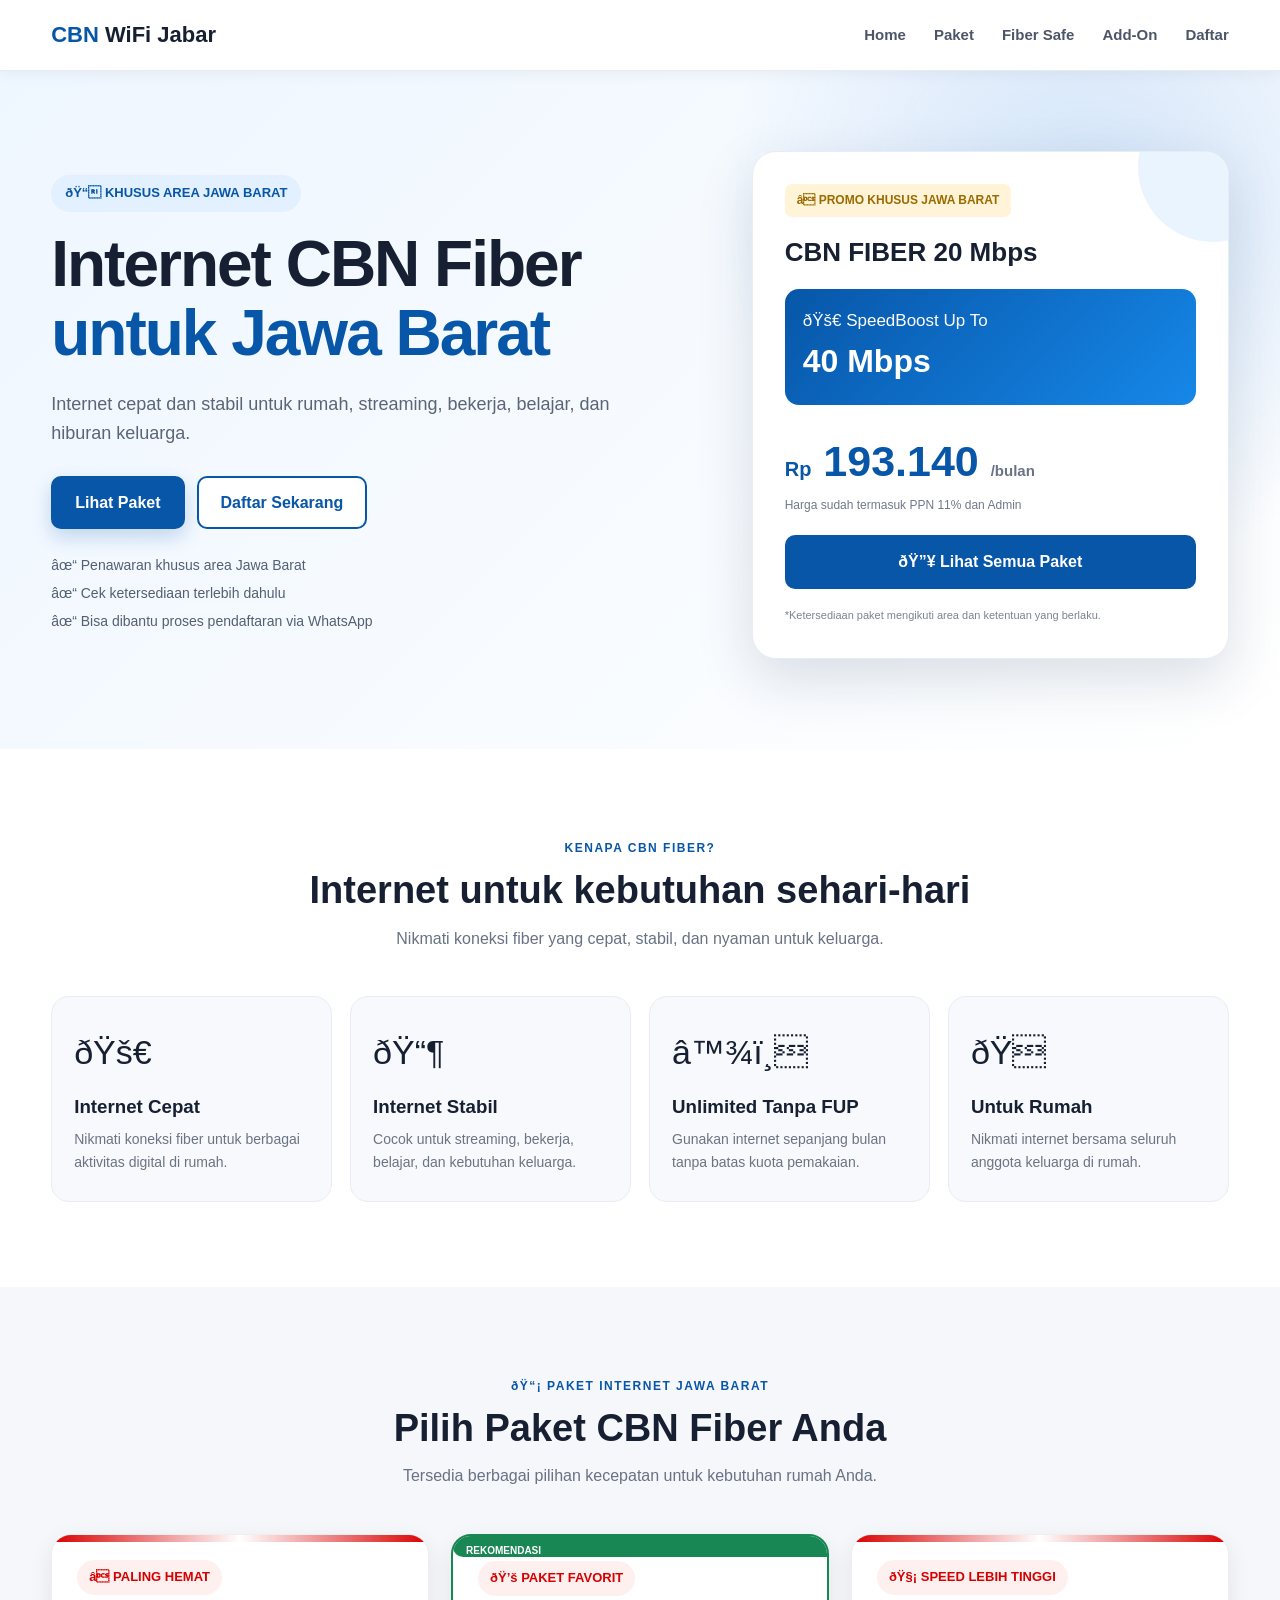
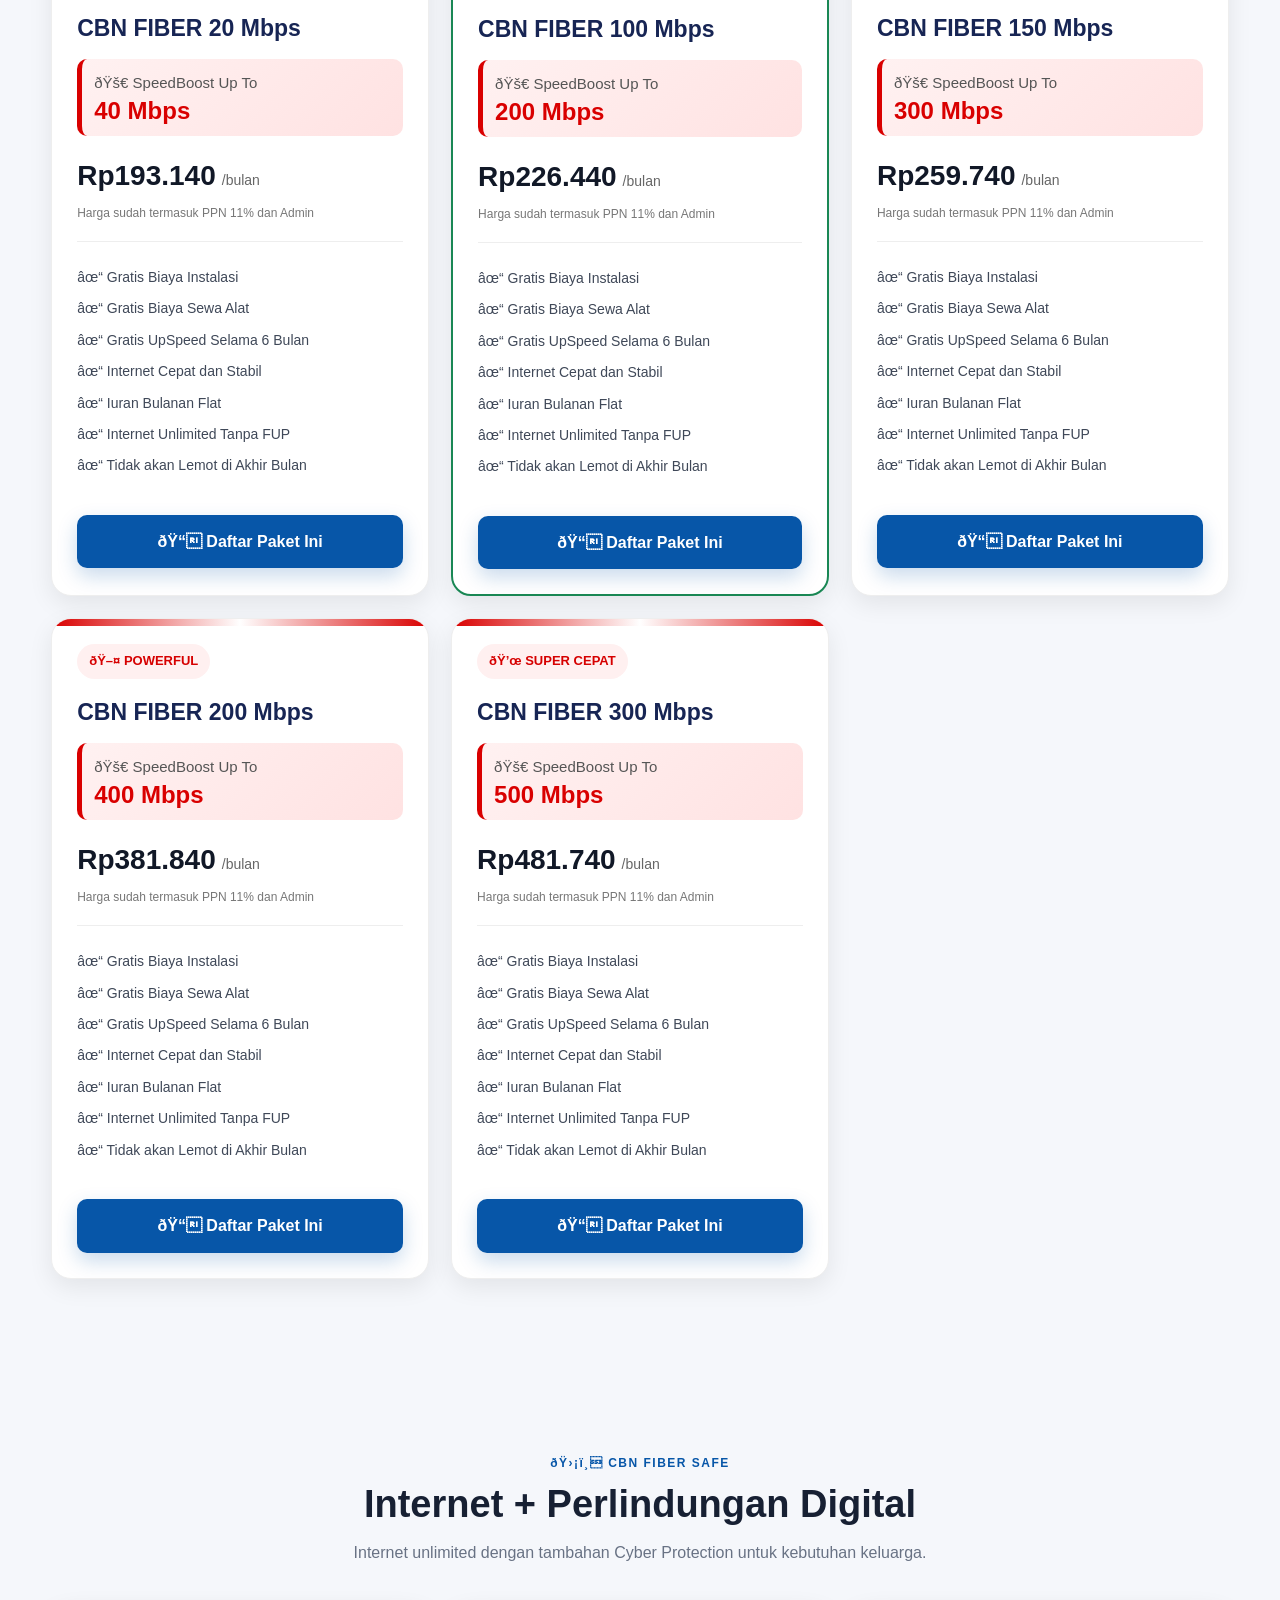
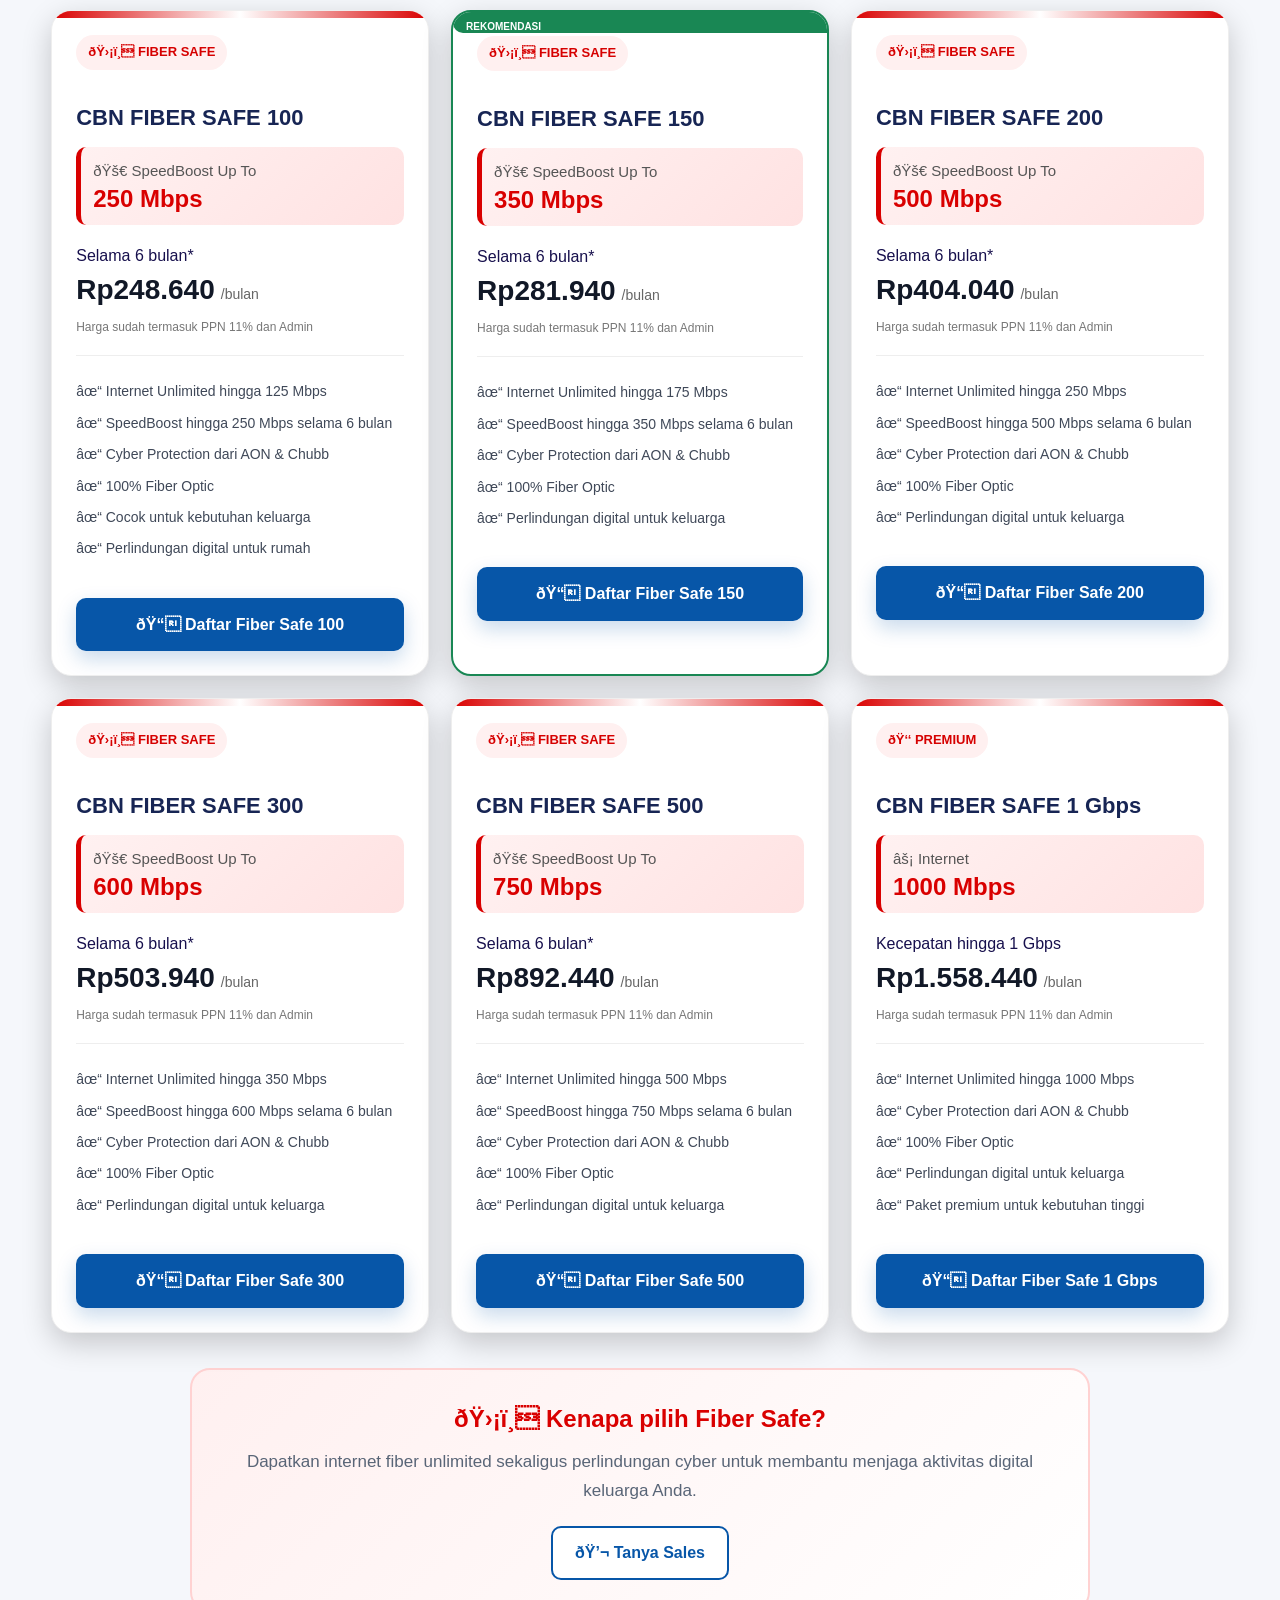
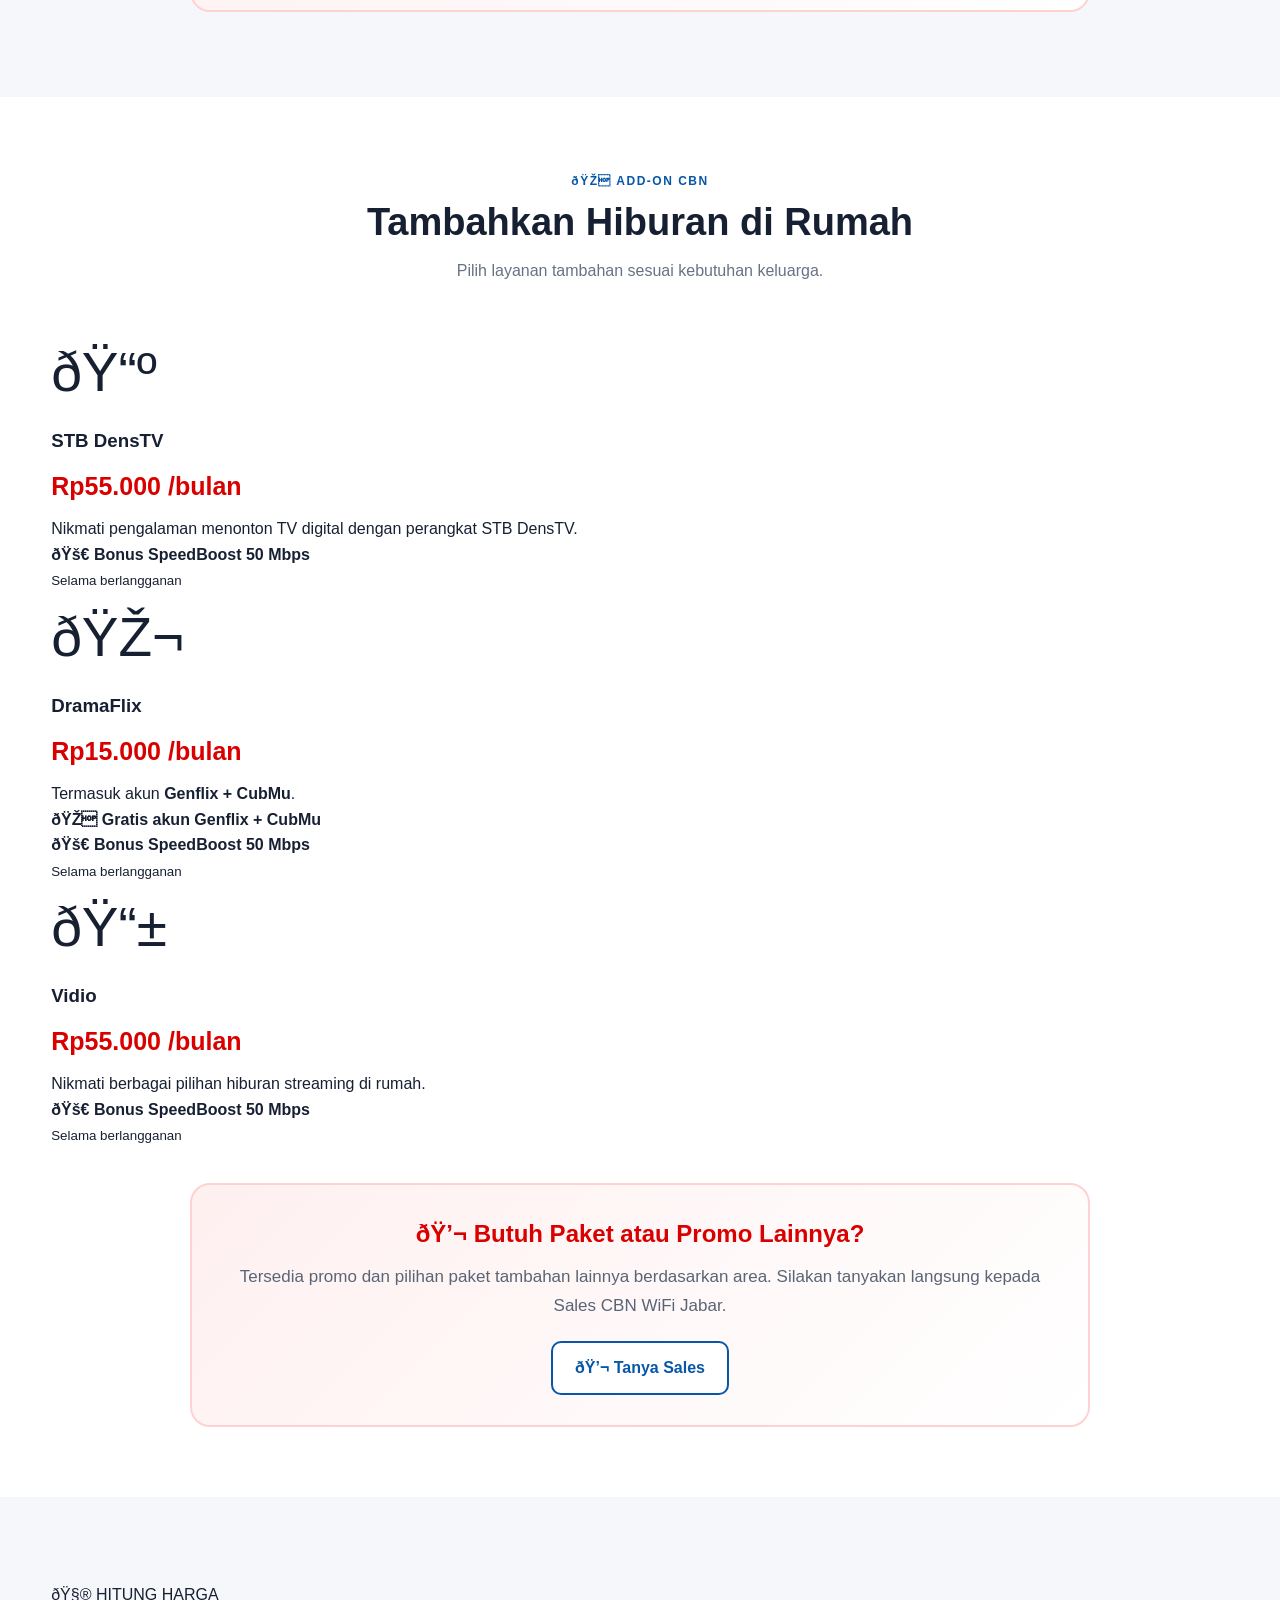
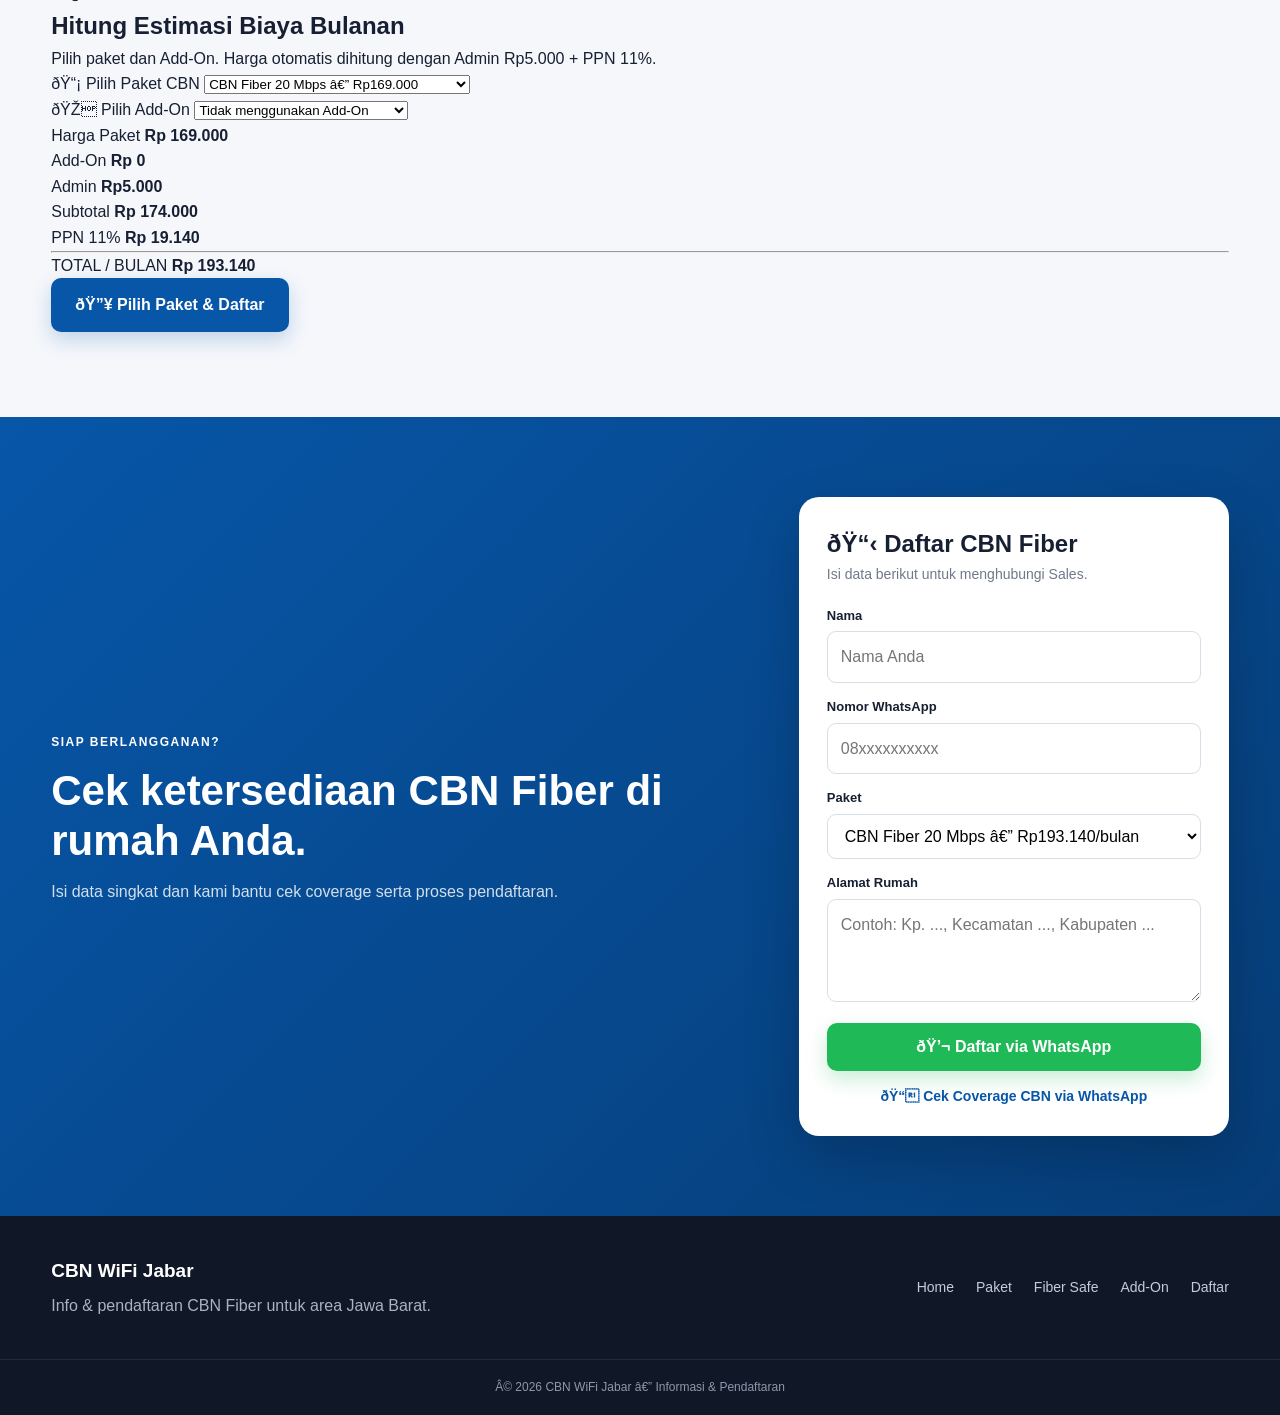
==== index.html @ 12f9053d "Fix CSS path for Netlify" ====
﻿<!DOCTYPE html>
<html lang="id">

<head>

<meta charset="UTF-8">
<meta name="viewport" content="width=device-width, initial-scale=1.0">

<title>CBN WiFi Jabar â€” Info & Pendaftaran</title>

<meta name="description"
content="Info paket CBN Fiber Jawa Barat, Fiber Safe, Add-On, kalkulator harga, cek coverage dan pendaftaran melalui WhatsApp.">

<link rel="stylesheet"
href="/static/style.css">

</head>


<body>


<!-- ==================================================
     HEADER
================================================== -->

<header class="header">

<div class="container nav">

<div class="logo">
<span>CBN</span> WiFi Jabar
</div>

<nav>

<a href="#home">Home</a>

<a href="#paket">Paket</a>

<a href="#fiber-safe">Fiber Safe</a>

<a href="#addon">Add-On</a>

<a href="#daftar">Daftar</a>

</nav>

</div>

</header>



<!-- ==================================================
     HERO
================================================== -->

<section class="hero" id="home">

<div class="container hero-content">


<div class="hero-text">

<div class="badge">
ðŸ“ KHUSUS AREA JAWA BARAT
</div>


<h1>

Internet CBN Fiber

<span>
untuk Jawa Barat
</span>

</h1>


<p>

Internet cepat dan stabil untuk rumah,
streaming, bekerja, belajar,
dan hiburan keluarga.

</p>


<div class="hero-buttons">

<a href="#paket"
class="btn btn-primary">

Lihat Paket

</a>


<a href="#daftar"
class="btn btn-outline">

Daftar Sekarang

</a>

</div>


<div class="hero-info">

âœ“ Penawaran khusus area Jawa Barat
<br>

âœ“ Cek ketersediaan terlebih dahulu
<br>

âœ“ Bisa dibantu proses pendaftaran via WhatsApp

</div>

</div>



<div class="hero-card">

<div class="card-label">
â­ PROMO KHUSUS JAWA BARAT
</div>


<h2>
CBN FIBER 20 Mbps
</h2>


<div class="hero-speedboost">

ðŸš€ SpeedBoost Up To

<strong>
40 Mbps
</strong>

</div>


<div class="price">

<span>Rp</span>

193.140

<small>/bulan</small>

</div>


<div class="price-note">

Harga sudah termasuk PPN 11% dan Admin

</div>


<a href="#paket"
class="card-button">

ðŸ”¥ Lihat Semua Paket

</a>


<small>

*Ketersediaan paket mengikuti area
dan ketentuan yang berlaku.

</small>

</div>


</div>

</section>




<!-- ==================================================
     KEUNGGULAN
================================================== -->

<section class="features"
id="keunggulan">

<div class="container">


<div class="section-title">

<span>
KENAPA CBN FIBER?
</span>

<h2>
Internet untuk kebutuhan sehari-hari
</h2>

<p>
Nikmati koneksi fiber yang cepat,
stabil, dan nyaman untuk keluarga.
</p>

</div>



<div class="feature-grid">


<div class="feature">

<div class="icon">ðŸš€</div>

<h3>
Internet Cepat
</h3>

<p>
Nikmati koneksi fiber untuk berbagai
aktivitas digital di rumah.
</p>

</div>


<div class="feature">

<div class="icon">ðŸ“¶</div>

<h3>
Internet Stabil
</h3>

<p>
Cocok untuk streaming,
bekerja, belajar, dan kebutuhan keluarga.
</p>

</div>


<div class="feature">

<div class="icon">â™¾ï¸</div>

<h3>
Unlimited Tanpa FUP
</h3>

<p>
Gunakan internet sepanjang bulan
tanpa batas kuota pemakaian.
</p>

</div>


<div class="feature">

<div class="icon">ðŸ </div>

<h3>
Untuk Rumah
</h3>

<p>
Nikmati internet bersama seluruh
anggota keluarga di rumah.
</p>

</div>


</div>

</div>

</section>




<!-- ==================================================
     PAKET CBN FIBER
================================================== -->

<section class="packages"
id="paket">

<div class="container">


<div class="section-title">

<span>
ðŸ“¡ PAKET INTERNET JAWA BARAT
</span>

<h2>
Pilih Paket CBN Fiber Anda
</h2>

<p>
Tersedia berbagai pilihan kecepatan
untuk kebutuhan rumah Anda.
</p>

</div>



<div class="package-grid">


<!-- FIBER 20 -->

<div class="package-card">

<div class="package-badge">
â­ PALING HEMAT
</div>

<h3>
CBN FIBER 20 Mbps
</h3>

<div class="speedboost">
ðŸš€ SpeedBoost Up To
<strong>40 Mbps</strong>
</div>

<div class="package-price">
<strong>Rp193.140</strong>
<span>/bulan</span>
</div>

<div class="package-price-note">
Harga sudah termasuk PPN 11% dan Admin
</div>

<div class="package-body">

<div>âœ“ Gratis Biaya Instalasi</div>
<div>âœ“ Gratis Biaya Sewa Alat</div>
<div>âœ“ Gratis UpSpeed Selama 6 Bulan</div>
<div>âœ“ Internet Cepat dan Stabil</div>
<div>âœ“ Iuran Bulanan Flat</div>
<div>âœ“ Internet Unlimited Tanpa FUP</div>
<div>âœ“ Tidak akan Lemot di Akhir Bulan</div>

</div>

<a href="#daftar"
class="btn btn-primary package-button">
ðŸ“ Daftar Paket Ini
</a>

</div>



<!-- FIBER 100 -->

<div class="package-card">

<div class="package-badge">
ðŸ’š PAKET FAVORIT
</div>

<h3>
CBN FIBER 100 Mbps
</h3>

<div class="speedboost">
ðŸš€ SpeedBoost Up To
<strong>200 Mbps</strong>
</div>

<div class="package-price">
<strong>Rp226.440</strong>
<span>/bulan</span>
</div>

<div class="package-price-note">
Harga sudah termasuk PPN 11% dan Admin
</div>

<div class="package-body">

<div>âœ“ Gratis Biaya Instalasi</div>
<div>âœ“ Gratis Biaya Sewa Alat</div>
<div>âœ“ Gratis UpSpeed Selama 6 Bulan</div>
<div>âœ“ Internet Cepat dan Stabil</div>
<div>âœ“ Iuran Bulanan Flat</div>
<div>âœ“ Internet Unlimited Tanpa FUP</div>
<div>âœ“ Tidak akan Lemot di Akhir Bulan</div>

</div>

<a href="#daftar"
class="btn btn-primary package-button">
ðŸ“ Daftar Paket Ini
</a>

</div>



<!-- FIBER 150 -->

<div class="package-card">

<div class="package-badge">
ðŸ§¡ SPEED LEBIH TINGGI
</div>

<h3>
CBN FIBER 150 Mbps
</h3>

<div class="speedboost">
ðŸš€ SpeedBoost Up To
<strong>300 Mbps</strong>
</div>

<div class="package-price">
<strong>Rp259.740</strong>
<span>/bulan</span>
</div>

<div class="package-price-note">
Harga sudah termasuk PPN 11% dan Admin
</div>

<div class="package-body">

<div>âœ“ Gratis Biaya Instalasi</div>
<div>âœ“ Gratis Biaya Sewa Alat</div>
<div>âœ“ Gratis UpSpeed Selama 6 Bulan</div>
<div>âœ“ Internet Cepat dan Stabil</div>
<div>âœ“ Iuran Bulanan Flat</div>
<div>âœ“ Internet Unlimited Tanpa FUP</div>
<div>âœ“ Tidak akan Lemot di Akhir Bulan</div>

</div>

<a href="#daftar"
class="btn btn-primary package-button">
ðŸ“ Daftar Paket Ini
</a>

</div>



<!-- FIBER 200 -->

<div class="package-card">

<div class="package-badge">
ðŸ–¤ POWERFUL
</div>

<h3>
CBN FIBER 200 Mbps
</h3>

<div class="speedboost">
ðŸš€ SpeedBoost Up To
<strong>400 Mbps</strong>
</div>

<div class="package-price">
<strong>Rp381.840</strong>
<span>/bulan</span>
</div>

<div class="package-price-note">
Harga sudah termasuk PPN 11% dan Admin
</div>

<div class="package-body">

<div>âœ“ Gratis Biaya Instalasi</div>
<div>âœ“ Gratis Biaya Sewa Alat</div>
<div>âœ“ Gratis UpSpeed Selama 6 Bulan</div>
<div>âœ“ Internet Cepat dan Stabil</div>
<div>âœ“ Iuran Bulanan Flat</div>
<div>âœ“ Internet Unlimited Tanpa FUP</div>
<div>âœ“ Tidak akan Lemot di Akhir Bulan</div>

</div>

<a href="#daftar"
class="btn btn-primary package-button">
ðŸ“ Daftar Paket Ini
</a>

</div>



<!-- FIBER 300 -->

<div class="package-card">

<div class="package-badge">
ðŸ’œ SUPER CEPAT
</div>

<h3>
CBN FIBER 300 Mbps
</h3>

<div class="speedboost">
ðŸš€ SpeedBoost Up To
<strong>500 Mbps</strong>
</div>

<div class="package-price">
<strong>Rp481.740</strong>
<span>/bulan</span>
</div>

<div class="package-price-note">
Harga sudah termasuk PPN 11% dan Admin
</div>

<div class="package-body">

<div>âœ“ Gratis Biaya Instalasi</div>
<div>âœ“ Gratis Biaya Sewa Alat</div>
<div>âœ“ Gratis UpSpeed Selama 6 Bulan</div>
<div>âœ“ Internet Cepat dan Stabil</div>
<div>âœ“ Iuran Bulanan Flat</div>
<div>âœ“ Internet Unlimited Tanpa FUP</div>
<div>âœ“ Tidak akan Lemot di Akhir Bulan</div>

</div>

<a href="#daftar"
class="btn btn-primary package-button">
ðŸ“ Daftar Paket Ini
</a>

</div>


</div>

</div>

</section>




<!-- ==================================================
     FIBER SAFE
================================================== -->

<section class="packages fiber-safe-section"
id="fiber-safe">

<div class="container">


<div class="section-title">

<span>
ðŸ›¡ï¸ CBN FIBER SAFE
</span>

<h2>
Internet + Perlindungan Digital
</h2>

<p>
Internet unlimited dengan tambahan
Cyber Protection untuk kebutuhan keluarga.
</p>

</div>



<div class="package-grid">


<!-- SAFE 100 -->

<div class="package-card safe-card">

<div class="package-badge">
ðŸ›¡ï¸ FIBER SAFE
</div>

<h3>
CBN FIBER SAFE 100
</h3>

<div class="speedboost">
ðŸš€ SpeedBoost Up To
<strong>250 Mbps</strong>
</div>

<div class="speed-note">
Selama 6 bulan*
</div>

<div class="package-price">
<strong>Rp248.640</strong>
<span>/bulan</span>
</div>

<div class="package-price-note">
Harga sudah termasuk PPN 11% dan Admin
</div>

<div class="package-body">

<div>âœ“ Internet Unlimited hingga 125 Mbps</div>
<div>âœ“ SpeedBoost hingga 250 Mbps selama 6 bulan</div>
<div>âœ“ Cyber Protection dari AON & Chubb</div>
<div>âœ“ 100% Fiber Optic</div>
<div>âœ“ Cocok untuk kebutuhan keluarga</div>
<div>âœ“ Perlindungan digital untuk rumah</div>

</div>

<a href="#daftar"
class="btn btn-primary package-button">
ðŸ“ Daftar Fiber Safe 100
</a>

</div>



<!-- SAFE 150 -->

<div class="package-card safe-card">

<div class="package-badge">
ðŸ›¡ï¸ FIBER SAFE
</div>

<h3>
CBN FIBER SAFE 150
</h3>

<div class="speedboost">
ðŸš€ SpeedBoost Up To
<strong>350 Mbps</strong>
</div>

<div class="speed-note">
Selama 6 bulan*
</div>

<div class="package-price">
<strong>Rp281.940</strong>
<span>/bulan</span>
</div>

<div class="package-price-note">
Harga sudah termasuk PPN 11% dan Admin
</div>

<div class="package-body">

<div>âœ“ Internet Unlimited hingga 175 Mbps</div>
<div>âœ“ SpeedBoost hingga 350 Mbps selama 6 bulan</div>
<div>âœ“ Cyber Protection dari AON & Chubb</div>
<div>âœ“ 100% Fiber Optic</div>
<div>âœ“ Perlindungan digital untuk keluarga</div>

</div>

<a href="#daftar"
class="btn btn-primary package-button">
ðŸ“ Daftar Fiber Safe 150
</a>

</div>



<!-- SAFE 200 -->

<div class="package-card safe-card">

<div class="package-badge">
ðŸ›¡ï¸ FIBER SAFE
</div>

<h3>
CBN FIBER SAFE 200
</h3>

<div class="speedboost">
ðŸš€ SpeedBoost Up To
<strong>500 Mbps</strong>
</div>

<div class="speed-note">
Selama 6 bulan*
</div>

<div class="package-price">
<strong>Rp404.040</strong>
<span>/bulan</span>
</div>

<div class="package-price-note">
Harga sudah termasuk PPN 11% dan Admin
</div>

<div class="package-body">

<div>âœ“ Internet Unlimited hingga 250 Mbps</div>
<div>âœ“ SpeedBoost hingga 500 Mbps selama 6 bulan</div>
<div>âœ“ Cyber Protection dari AON & Chubb</div>
<div>âœ“ 100% Fiber Optic</div>
<div>âœ“ Perlindungan digital untuk keluarga</div>

</div>

<a href="#daftar"
class="btn btn-primary package-button">
ðŸ“ Daftar Fiber Safe 200
</a>

</div>



<!-- SAFE 300 -->

<div class="package-card safe-card">

<div class="package-badge">
ðŸ›¡ï¸ FIBER SAFE
</div>

<h3>
CBN FIBER SAFE 300
</h3>

<div class="speedboost">
ðŸš€ SpeedBoost Up To
<strong>600 Mbps</strong>
</div>

<div class="speed-note">
Selama 6 bulan*
</div>

<div class="package-price">
<strong>Rp503.940</strong>
<span>/bulan</span>
</div>

<div class="package-price-note">
Harga sudah termasuk PPN 11% dan Admin
</div>

<div class="package-body">

<div>âœ“ Internet Unlimited hingga 350 Mbps</div>
<div>âœ“ SpeedBoost hingga 600 Mbps selama 6 bulan</div>
<div>âœ“ Cyber Protection dari AON & Chubb</div>
<div>âœ“ 100% Fiber Optic</div>
<div>âœ“ Perlindungan digital untuk keluarga</div>

</div>

<a href="#daftar"
class="btn btn-primary package-button">
ðŸ“ Daftar Fiber Safe 300
</a>

</div>



<!-- SAFE 500 -->

<div class="package-card safe-card">

<div class="package-badge">
ðŸ›¡ï¸ FIBER SAFE
</div>

<h3>
CBN FIBER SAFE 500
</h3>

<div class="speedboost">
ðŸš€ SpeedBoost Up To
<strong>750 Mbps</strong>
</div>

<div class="speed-note">
Selama 6 bulan*
</div>

<div class="package-price">
<strong>Rp892.440</strong>
<span>/bulan</span>
</div>

<div class="package-price-note">
Harga sudah termasuk PPN 11% dan Admin
</div>

<div class="package-body">

<div>âœ“ Internet Unlimited hingga 500 Mbps</div>
<div>âœ“ SpeedBoost hingga 750 Mbps selama 6 bulan</div>
<div>âœ“ Cyber Protection dari AON & Chubb</div>
<div>âœ“ 100% Fiber Optic</div>
<div>âœ“ Perlindungan digital untuk keluarga</div>

</div>

<a href="#daftar"
class="btn btn-primary package-button">
ðŸ“ Daftar Fiber Safe 500
</a>

</div>



<!-- SAFE 1 GBPS -->

<div class="package-card safe-card">

<div class="package-badge">
ðŸ‘‘ PREMIUM
</div>

<h3>
CBN FIBER SAFE 1 Gbps
</h3>

<div class="speedboost">
âš¡ Internet
<strong>1000 Mbps</strong>
</div>

<div class="speed-note">
Kecepatan hingga 1 Gbps
</div>

<div class="package-price">
<strong>Rp1.558.440</strong>
<span>/bulan</span>
</div>

<div class="package-price-note">
Harga sudah termasuk PPN 11% dan Admin
</div>

<div class="package-body">

<div>âœ“ Internet Unlimited hingga 1000 Mbps</div>
<div>âœ“ Cyber Protection dari AON & Chubb</div>
<div>âœ“ 100% Fiber Optic</div>
<div>âœ“ Perlindungan digital untuk keluarga</div>
<div>âœ“ Paket premium untuk kebutuhan tinggi</div>

</div>

<a href="#daftar"
class="btn btn-primary package-button">
ðŸ“ Daftar Fiber Safe 1 Gbps
</a>

</div>


</div>



<div class="other-package">

<strong>
ðŸ›¡ï¸ Kenapa pilih Fiber Safe?
</strong>

<p>
Dapatkan internet fiber unlimited sekaligus
perlindungan cyber untuk membantu menjaga
aktivitas digital keluarga Anda.
</p>

<a href="#daftar"
class="btn btn-outline">
ðŸ’¬ Tanya Sales
</a>

</div>


</div>

</section>




<!-- ==================================================
     ADD-ON
================================================== -->

<section class="addon-section"
id="addon">

<div class="container">


<div class="section-title">

<span>
ðŸŽ ADD-ON CBN
</span>

<h2>
Tambahkan Hiburan di Rumah
</h2>

<p>
Pilih layanan tambahan sesuai kebutuhan keluarga.
</p>

</div>



<div class="addon-info-grid">


<!-- DENSTV -->

<div class="addon-info">

<div class="addon-icon">
ðŸ“º
</div>

<h3>
STB DensTV
</h3>

<div class="addon-price">
Rp55.000
<span>/bulan</span>
</div>

<p>
Nikmati pengalaman menonton TV digital
dengan perangkat STB DensTV.
</p>

<strong>
ðŸš€ Bonus SpeedBoost 50 Mbps
</strong>

<br>

<small>
Selama berlangganan
</small>

</div>



<!-- DRAMAFLIX -->

<div class="addon-info">

<div class="addon-icon">
ðŸŽ¬
</div>

<h3>
DramaFlix
</h3>

<div class="addon-price">
Rp15.000
<span>/bulan</span>
</div>

<p>
Termasuk akun
<strong>Genflix + CubMu</strong>.
</p>

<strong>
ðŸŽ Gratis akun Genflix + CubMu
</strong>

<br>

<strong>
ðŸš€ Bonus SpeedBoost 50 Mbps
</strong>

<br>

<small>
Selama berlangganan
</small>

</div>



<!-- VIDIO -->

<div class="addon-info">

<div class="addon-icon">
ðŸ“±
</div>

<h3>
Vidio
</h3>

<div class="addon-price">
Rp55.000
<span>/bulan</span>
</div>

<p>
Nikmati berbagai pilihan hiburan
streaming di rumah.
</p>

<strong>
ðŸš€ Bonus SpeedBoost 50 Mbps
</strong>

<br>

<small>
Selama berlangganan
</small>

</div>


</div>



<div class="other-package">

<strong>
ðŸ’¬ Butuh Paket atau Promo Lainnya?
</strong>

<p>
Tersedia promo dan pilihan paket tambahan lainnya
berdasarkan area. Silakan tanyakan langsung kepada
Sales CBN WiFi Jabar.
</p>

<a href="#daftar"
class="btn btn-outline">
ðŸ’¬ Tanya Sales
</a>

</div>


</div>

</section>




<!-- ==================================================
     KALKULATOR
================================================== -->

<section class="packages"
id="kalkulator">

<div class="container">


<div class="price-calculator">


<div class="calculator-title">

<span>
ðŸ§® HITUNG HARGA
</span>

<h2>
Hitung Estimasi Biaya Bulanan
</h2>

<p>
Pilih paket dan Add-On. Harga otomatis
dihitung dengan Admin Rp5.000 + PPN 11%.
</p>

</div>



<div class="calculator-group">

<label for="calculatorPaket">
ðŸ“¡ Pilih Paket CBN
</label>

<select id="calculatorPaket">

<option value="169000">
CBN Fiber 20 Mbps â€” Rp169.000
</option>

<option value="199000">
CBN Fiber 100 Mbps â€” Rp199.000
</option>

<option value="229000">
CBN Fiber 150 Mbps â€” Rp229.000
</option>

<option value="339000">
CBN Fiber 200 Mbps â€” Rp339.000
</option>

<option value="429000">
CBN Fiber 300 Mbps â€” Rp429.000
</option>

<option value="219000">
CBN Fiber Safe 100 â€” Rp219.000
</option>

<option value="249000">
CBN Fiber Safe 150 â€” Rp249.000
</option>

<option value="359000">
CBN Fiber Safe 200 â€” Rp359.000
</option>

<option value="449000">
CBN Fiber Safe 300 â€” Rp449.000
</option>

<option value="799000">
CBN Fiber Safe 500 â€” Rp799.000
</option>

<option value="1399000">
CBN Fiber Safe 1 Gbps â€” Rp1.399.000
</option>

</select>

</div>



<div class="calculator-group">

<label for="calculatorAddon">
ðŸŽ Pilih Add-On
</label>

<select id="calculatorAddon">

<option value="0">
Tidak menggunakan Add-On
</option>

<option value="55000">
ðŸ“º STB DensTV â€” Rp55.000
</option>

<option value="15000">
ðŸŽ¬ DramaFlix â€” Rp15.000
</option>

<option value="55000">
ðŸ“± Vidio â€” Rp55.000
</option>

</select>

</div>



<div id="addonBonus"
class="addon-bonus-alert"
style="display:none;">

ðŸš€ <strong>BONUS SPEEDBOOST 50 Mbps</strong>

<br>

<small>
Berlaku selama berlangganan Add-On.
</small>

</div>



<div id="dramaBonus"
class="addon-bonus-alert"
style="display:none;">

ðŸŽ <strong>DramaFlix termasuk Genflix + CubMu</strong>

</div>



<div class="calculator-result">


<div class="calculator-line">

<span>
Harga Paket
</span>

<strong id="hasilPaket">
Rp169.000
</strong>

</div>


<div class="calculator-line">

<span>
Add-On
</span>

<strong id="hasilAddon">
Rp0
</strong>

</div>


<div class="calculator-line">

<span>
Admin
</span>

<strong>
Rp5.000
</strong>

</div>


<div class="calculator-line">

<span>
Subtotal
</span>

<strong id="hasilSubtotal">
Rp174.000
</strong>

</div>


<div class="calculator-line">

<span>
PPN 11%
</span>

<strong id="hasilPpn">
Rp19.140
</strong>

</div>


<hr>


<div class="calculator-line total">

<span>
TOTAL / BULAN
</span>

<strong id="hasilTotal">
Rp193.140
</strong>

</div>


</div>



<a href="#daftar"
class="btn btn-primary calculator-button">

ðŸ”¥ Pilih Paket & Daftar

</a>


</div>

</div>

</section>




<!-- ==================================================
     CTA / DAFTAR
================================================== -->

<section class="cta"
id="daftar">

<div class="container cta-content">


<div>

<span>
SIAP BERLANGGANAN?
</span>

<h2>
Cek ketersediaan CBN Fiber
di rumah Anda.
</h2>

<p>
Isi data singkat dan kami bantu
cek coverage serta proses pendaftaran.
</p>

</div>



<div class="registration-card">

<h3>
ðŸ“‹ Daftar CBN Fiber
</h3>

<p>
Isi data berikut untuk menghubungi Sales.
</p>



<div class="form-group">

<label>
Nama
</label>

<input
type="text"
id="namaPelanggan"
placeholder="Nama Anda">

</div>



<div class="form-group">

<label>
Nomor WhatsApp
</label>

<input
type="tel"
id="nomorPelanggan"
placeholder="08xxxxxxxxxx">

</div>



<div class="form-group">

<label>
Paket
</label>

<select id="paketPelanggan">

<option>
CBN Fiber 20 Mbps â€” Rp193.140/bulan
</option>

<option>
CBN Fiber 100 Mbps â€” Rp226.440/bulan
</option>

<option>
CBN Fiber 150 Mbps â€” Rp259.740/bulan
</option>

<option>
CBN Fiber 200 Mbps â€” Rp381.840/bulan
</option>

<option>
CBN Fiber 300 Mbps â€” Rp481.740/bulan
</option>

<option>
CBN Fiber Safe 100 â€” Rp248.640/bulan
</option>

<option>
CBN Fiber Safe 150 â€” Rp281.940/bulan
</option>

<option>
CBN Fiber Safe 200 â€” Rp404.040/bulan
</option>

<option>
CBN Fiber Safe 300 â€” Rp503.940/bulan
</option>

<option>
CBN Fiber Safe 500 â€” Rp892.440/bulan
</option>

<option>
CBN Fiber Safe 1 Gbps â€” Rp1.558.440/bulan
</option>

</select>

</div>



<div class="form-group">

<label>
Alamat Rumah
</label>

<textarea
id="alamatPelanggan"
rows="3"
placeholder="Contoh: Kp. ..., Kecamatan ..., Kabupaten ..."></textarea>

</div>



<button
type="button"
class="btn btn-whatsapp registration-button"
onclick="kirimWhatsApp()">

ðŸ’¬ Daftar via WhatsApp

</button>



<a
href="https://wa.me/6288901429089?text=Halo%20Kak,%20saya%20mau%20cek%20coverage%20CBN.%20Saya%20akan%20kirim%20lokasi%20%2F%20shareloc%20saya."
class="coverage-link">

ðŸ“ Cek Coverage CBN via WhatsApp

</a>


</div>

</div>

</section>




<!-- ==================================================
     FOOTER
================================================== -->

<footer>

<div class="container footer-content">


<div>

<strong>
CBN WiFi Jabar
</strong>

<p>
Info & pendaftaran CBN Fiber
untuk area Jawa Barat.
</p>

</div>



<div class="footer-links">

<a href="#home">
Home
</a>

<a href="#paket">
Paket
</a>

<a href="#fiber-safe">
Fiber Safe
</a>

<a href="#addon">
Add-On
</a>

<a href="#daftar">
Daftar
</a>

</div>


</div>



<div class="copyright">

Â© 2026 CBN WiFi Jabar â€”
Informasi & Pendaftaran

</div>

</footer>




<!-- ==================================================
     JAVASCRIPT
================================================== -->

<script>


/* ==========================================
   FORMAT RUPIAH
========================================== */

function formatRupiah(angka) {

return new Intl.NumberFormat(
"id-ID",
{
style: "currency",
currency: "IDR",
maximumFractionDigits: 0
}
).format(angka);

}



/* ==========================================
   KALKULATOR
========================================== */

function hitungHarga() {


const paket =
Number(
document.getElementById(
"calculatorPaket"
).value
);


const addon =
Number(
document.getElementById(
"calculatorAddon"
).value
);


const admin = 5000;


/*
RUMUS:

Paket
+
Add-On
+
Admin
=
Subtotal

Subtotal x 11%
=
PPN

Subtotal + PPN
=
TOTAL
*/

const subtotal =
paket +
addon +
admin;


const ppn =
Math.round(
subtotal * 0.11
);


const total =
subtotal +
ppn;



document.getElementById(
"hasilPaket"
).textContent =
formatRupiah(paket);


document.getElementById(
"hasilAddon"
).textContent =
formatRupiah(addon);


document.getElementById(
"hasilSubtotal"
).textContent =
formatRupiah(subtotal);


document.getElementById(
"hasilPpn"
).textContent =
formatRupiah(ppn);


document.getElementById(
"hasilTotal"
).textContent =
formatRupiah(total);



/* BONUS ADD-ON */

const bonus =
document.getElementById(
"addonBonus"
);


if (addon > 0) {

bonus.style.display =
"block";

} else {

bonus.style.display =
"none";

}



/* BONUS DRAMAFLIX */

const dramaBonus =
document.getElementById(
"dramaBonus"
);


if (
document.getElementById(
"calculatorAddon"
).value === "15000"
) {

dramaBonus.style.display =
"block";

} else {

dramaBonus.style.display =
"none";

}

}



/* Jalankan kalkulator */

document.addEventListener(
"DOMContentLoaded",
function() {

hitungHarga();

document.getElementById(
"calculatorPaket"
).addEventListener(
"change",
hitungHarga
);

document.getElementById(
"calculatorAddon"
).addEventListener(
"change",
hitungHarga
);

}
);




/* ==========================================
   WHATSAPP
========================================== */

function kirimWhatsApp() {


const nama =
document.getElementById(
"namaPelanggan"
).value.trim();


const nomor =
document.getElementById(
"nomorPelanggan"
).value.trim();


const paket =
document.getElementById(
"paketPelanggan"
).value;


const alamat =
document.getElementById(
"alamatPelanggan"
).value.trim();



if (!nama) {

alert(
"Silakan isi nama terlebih dahulu."
);

return;

}



if (!nomor) {

alert(
"Silakan isi nomor WhatsApp."
);

return;

}



if (!alamat) {

alert(
"Silakan isi alamat rumah."
);

return;

}



const pesan =

"Halo Kak, saya ingin daftar CBN Fiber." +

"\n\n" +

"Nama: " +
nama +

"\n" +

"No. WhatsApp: " +
nomor +

"\n" +

"Paket: " +
paket +

"\n" +

"Alamat: " +
alamat +

"\n\n" +

"Mohon dibantu cek coverage dan proses pendaftarannya.";



const nomorSales =
"6288901429089";



const url =

"https://wa.me/" +

nomorSales +

"?text=" +

encodeURIComponent(
pesan
);



window.open(
url,
"_blank"
);

}


</script>


</body>

</html>
---- static/style.css ----
/* =========================================================
   CBN WIFI JABAR - SALES LANDING PAGE
   ========================================================= */

* {
    box-sizing: border-box;
    margin: 0;
    padding: 0;
}

html {
    scroll-behavior: smooth;
}

body {
    font-family: Arial, Helvetica, sans-serif;
    background: #f5f7fb;
    color: #172033;
    line-height: 1.6;
}

a {
    text-decoration: none;
    color: inherit;
}

.container {
    width: min(1180px, 92%);
    margin: auto;
}


/* =========================================================
   HEADER
   ========================================================= */

.header {
    position: sticky;
    top: 0;
    z-index: 1000;
    background: rgba(255,255,255,.96);
    border-bottom: 1px solid #e8ebf1;
    box-shadow: 0 3px 15px rgba(0,0,0,.05);
}

.nav {
    min-height: 70px;
    display: flex;
    align-items: center;
    justify-content: space-between;
    gap: 20px;
}

.logo {
    font-size: 22px;
    font-weight: 800;
    color: #172033;
}

.logo span {
    color: #0756a8;
}

.nav nav {
    display: flex;
    gap: 28px;
}

.nav nav a {
    font-size: 15px;
    font-weight: 700;
    color: #4d5668;
    transition: .2s;
}

.nav nav a:hover {
    color: #0756a8;
}


/* =========================================================
   BUTTON
   ========================================================= */

.btn {
    display: inline-flex;
    align-items: center;
    justify-content: center;
    min-height: 48px;
    padding: 12px 22px;
    border-radius: 10px;
    font-weight: 800;
    border: 2px solid transparent;
    transition: .2s;
    cursor: pointer;
}

.btn:hover {
    transform: translateY(-2px);
}

.btn-primary {
    background: #0756a8;
    color: white;
    box-shadow: 0 8px 20px rgba(7,86,168,.22);
}

.btn-primary:hover {
    background: #064582;
}

.btn-outline {
    border-color: #0756a8;
    color: #0756a8;
    background: white;
}

.btn-outline:hover {
    background: #0756a8;
    color: white;
}

.btn-whatsapp {
    background: #20b958;
    color: white;
    box-shadow: 0 8px 20px rgba(32,185,88,.25);
}

.btn-whatsapp:hover {
    background: #159447;
}

.btn-white {
    background: white;
    color: #0756a8;
}


/* =========================================================
   HERO
   ========================================================= */

.hero {
    padding: 80px 0 90px;
    background:
        radial-gradient(circle at 85% 20%, rgba(30,117,220,.18), transparent 30%),
        linear-gradient(135deg, #eef6ff, #ffffff);
}

.hero-content {
    display: grid;
    grid-template-columns: 1.15fr .85fr;
    gap: 55px;
    align-items: center;
}

.badge {
    display: inline-block;
    padding: 8px 14px;
    border-radius: 50px;
    background: #e2f0ff;
    color: #0756a8;
    font-size: 13px;
    font-weight: 800;
    margin-bottom: 18px;
}

.hero h1 {
    font-size: clamp(40px, 5vw, 64px);
    line-height: 1.08;
    letter-spacing: -2px;
    margin-bottom: 22px;
}

.hero h1 span {
    display: block;
    color: #0756a8;
}

.hero-text > p {
    max-width: 620px;
    font-size: 18px;
    color: #5b6575;
    margin-bottom: 28px;
}

.hero-buttons {
    display: flex;
    gap: 12px;
    flex-wrap: wrap;
}

.hero-info {
    margin-top: 22px;
    color: #536071;
    font-size: 14px;
    line-height: 2;
}


/* =========================================================
   HERO CARD
   ========================================================= */

.hero-card {
    background: white;
    padding: 32px;
    border-radius: 24px;
    box-shadow: 0 20px 55px rgba(17,44,82,.15);
    border: 1px solid #e7edf5;
    position: relative;
    overflow: hidden;
}

.hero-card::before {
    content: "";
    position: absolute;
    width: 150px;
    height: 150px;
    border-radius: 50%;
    background: #eaf4ff;
    right: -60px;
    top: -60px;
}

.card-label {
    display: inline-block;
    padding: 7px 12px;
    background: #fff4d7;
    color: #9b6a00;
    border-radius: 7px;
    font-size: 12px;
    font-weight: 800;
    margin-bottom: 15px;
}

.hero-card h2 {
    font-size: 26px;
    margin-bottom: 15px;
}

.hero-speedboost {
    background: linear-gradient(135deg, #0756a8, #1687e8);
    color: white;
    padding: 18px;
    border-radius: 14px;
    margin-bottom: 22px;
    font-size: 17px;
}

.hero-speedboost strong {
    display: block;
    font-size: 32px;
    margin-top: 2px;
}

.price {
    font-size: 43px;
    font-weight: 900;
    color: #0756a8;
}

.price span {
    font-size: 20px;
}

.price small {
    font-size: 15px;
    color: #697384;
    font-weight: 600;
}

.price-note {
    font-size: 12px;
    color: #70798a;
    margin-bottom: 20px;
}

.card-button {
    display: flex;
    justify-content: center;
    padding: 14px;
    border-radius: 10px;
    background: #0756a8;
    color: white;
    font-weight: 800;
    margin-bottom: 12px;
}

.hero-card > small {
    color: #7b8492;
    font-size: 11px;
}


/* =========================================================
   SECTION TITLE
   ========================================================= */

.features,
.packages {
    padding: 85px 0;
}

.section-title {
    text-align: center;
    max-width: 700px;
    margin: 0 auto 45px;
}

.section-title > span {
    font-size: 12px;
    font-weight: 900;
    letter-spacing: 1.5px;
    color: #0756a8;
}

.section-title h2 {
    font-size: 38px;
    line-height: 1.2;
    margin: 8px 0 12px;
}

.section-title p {
    color: #687284;
}


/* =========================================================
   FEATURES
   ========================================================= */

.features {
    background: white;
}

.feature-grid {
    display: grid;
    grid-template-columns: repeat(4, 1fr);
    gap: 18px;
}

.feature {
    background: #f7f9fc;
    padding: 28px 22px;
    border-radius: 18px;
    border: 1px solid #e8edf4;
    transition: .2s;
}

.feature:hover {
    transform: translateY(-5px);
    box-shadow: 0 15px 35px rgba(0,0,0,.07);
}

.feature .icon {
    font-size: 34px;
    margin-bottom: 12px;
}

.feature h3 {
    margin-bottom: 7px;
}

.feature p {
    color: #6b7483;
    font-size: 14px;
}


/* =========================================================
   PACKAGE GRID
   ========================================================= */

.package-grid {
    display: grid;
    grid-template-columns: repeat(2, 1fr);
    gap: 22px;
}

.package-card {
    background: white;
    border: 1px solid #e2e7ef;
    border-radius: 20px;
    padding: 28px;
    box-shadow: 0 8px 30px rgba(20,40,70,.06);
    transition: .25s;
    position: relative;
    overflow: hidden;
}

.package-card:hover {
    transform: translateY(-6px);
    box-shadow: 0 18px 40px rgba(20,40,70,.12);
}

.package-card:nth-child(2) {
    border: 2px solid #198754;
}

.package-card:nth-child(2)::before {
    content: "REKOMENDASI";
    position: absolute;
    top: 0;
    right: 0;
    padding: 7px 13px;
    background: #198754;
    color: white;
    font-size: 10px;
    font-weight: 900;
    border-radius: 0 0 0 10px;
}

.package-badge {
    display: inline-block;
    padding: 6px 11px;
    border-radius: 6px;
    background: #edf4ff;
    color: #0756a8;
    font-size: 11px;
    font-weight: 900;
    margin-bottom: 13px;
}

.package-card h3 {
    font-size: 25px;
    margin-bottom: 12px;
}


/* =========================================================
   SPEEDBOOST
   ========================================================= */

.speedboost {
    background: linear-gradient(135deg, #0756a8, #1687e8);
    color: white;
    border-radius: 13px;
    padding: 14px 17px;
    margin-bottom: 20px;
    font-size: 15px;
}

.speedboost strong {
    display: block;
    font-size: 29px;
    line-height: 1.1;
    margin-top: 3px;
}


/* =========================================================
   PACKAGE PRICE
   ========================================================= */

.package-price {
    display: flex;
    align-items: baseline;
    gap: 6px;
}

.package-price strong {
    color: #0756a8;
    font-size: 31px;
}

.package-price span {
    color: #70798a;
    font-size: 14px;
}

.package-price-note {
    color: #737c8b;
    font-size: 12px;
    margin-bottom: 18px;
}


/* =========================================================
   PACKAGE BODY
   ========================================================= */

.package-body {
    border-top: 1px solid #edf0f4;
    padding-top: 16px;
    margin-bottom: 20px;
}

.package-body div {
    font-size: 14px;
    margin: 8px 0;
    color: #3f4858;
}

.package-button {
    width: 100%;
}


/* =========================================================
   OTHER PACKAGE
   ========================================================= */

.other-package {
    margin-top: 35px;
    text-align: center;
    background: linear-gradient(135deg, #eaf4ff, #f6faff);
    border: 1px solid #d7e8fb;
    border-radius: 20px;
    padding: 35px 25px;
}

.other-package strong {
    display: block;
    color: #0756a8;
    font-size: 25px;
    margin-bottom: 10px;
}

.other-package p {
    color: #596577;
    font-size: 17px;
    margin-bottom: 20px;
}


/* =========================================================
   CTA / REGISTRATION
   ========================================================= */

.cta {
    padding: 80px 0;
    background: linear-gradient(135deg, #0756a8, #063d77);
    color: white;
}

.cta-content {
    display: grid;
    grid-template-columns: 1fr 430px;
    gap: 55px;
    align-items: center;
}

.cta-content > div:first-child > span {
    font-size: 12px;
    font-weight: 900;
    letter-spacing: 1.5px;
}

.cta h2 {
    font-size: 42px;
    line-height: 1.2;
    margin: 12px 0;
}

.cta p {
    color: rgba(255,255,255,.82);
}

.registration-card {
    background: white;
    color: #172033;
    border-radius: 20px;
    padding: 28px;
    box-shadow: 0 20px 55px rgba(0,0,0,.2);
}

.registration-card h3 {
    font-size: 24px;
}

.registration-card > p {
    color: #70798a;
    font-size: 14px;
    margin-bottom: 20px;
}

.form-group {
    margin-bottom: 14px;
}

.form-group label {
    display: block;
    font-size: 13px;
    font-weight: 800;
    margin-bottom: 5px;
}

.form-group input,
.form-group textarea,
.form-group select {
    width: 100%;
    padding: 12px 13px;
    border: 1px solid #d8dee8;
    border-radius: 9px;
    outline: none;
    font: inherit;
    background: white;
}

.form-group input:focus,
.form-group textarea:focus,
.form-group select:focus {
    border-color: #0756a8;
    box-shadow: 0 0 0 3px rgba(7,86,168,.1);
}

.registration-button {
    width: 100%;
    border: 0;
    font-size: 16px;
}

.coverage-link {
    display: block;
    text-align: center;
    margin-top: 14px;
    color: #0756a8;
    font-size: 14px;
    font-weight: 800;
}


/* =========================================================
   FOOTER
   ========================================================= */

footer {
    background: #101827;
    color: white;
}

.footer-content {
    display: flex;
    justify-content: space-between;
    gap: 30px;
    padding: 40px 0;
}

.footer-content strong {
    font-size: 19px;
}

.footer-content p {
    color: #aab3c1;
    margin-top: 7px;
}

.footer-links {
    display: flex;
    gap: 22px;
    align-items: center;
}

.footer-links a {
    color: #c4ccd7;
    font-size: 14px;
}

.footer-links a:hover {
    color: white;
}

.copyright {
    border-top: 1px solid rgba(255,255,255,.08);
    text-align: center;
    color: #8e98a8;
    padding: 18px;
    font-size: 12px;
}


/* =========================================================
   MOBILE
   ========================================================= */

@media (max-width: 850px) {

    .nav {
        min-height: 62px;
    }

    .nav nav {
        display: none;
    }

    .hero {
        padding: 50px 0 60px;
    }

    .hero-content {
        grid-template-columns: 1fr;
        gap: 35px;
    }

    .hero h1 {
        font-size: 42px;
    }

    .hero-text > p {
        font-size: 16px;
    }

    .feature-grid {
        grid-template-columns: repeat(2, 1fr);
    }

    .package-grid {
        grid-template-columns: 1fr;
    }

    .cta-content {
        grid-template-columns: 1fr;
        gap: 35px;
    }

    .cta h2 {
        font-size: 34px;
    }

}


@media (max-width: 520px) {

    .container {
        width: 94%;
    }

    .hero h1 {
        font-size: 36px;
    }

    .hero-card {
        padding: 22px;
    }

    .price {
        font-size: 36px;
    }

    .section-title h2 {
        font-size: 30px;
    }

    .features,
    .packages {
        padding: 60px 0;
    }

    .feature-grid {
        grid-template-columns: 1fr;
    }

    .package-card {
        padding: 22px;
    }

    .package-price strong {
        font-size: 27px;
    }

    .other-package strong {
        font-size: 21px;
    }

    .other-package p {
        font-size: 15px;
    }

    .cta {
        padding: 60px 0;
    }

    .cta h2 {
        font-size: 30px;
    }

    .registration-card {
        padding: 21px;
    }

    .footer-content {
        flex-direction: column;
    }

    .footer-links {
        flex-wrap: wrap;
    }

}
```css
/* =====================================================
   TEMA HUT RI — CBN WIFI JABAR
===================================================== */

body {
    background:
        linear-gradient(
            180deg,
            #fff 0%,
            #fff5f5 45%,
            #ffffff 100%
        );
}

/* Banner kemerdekaan */

.merdeka-banner {
    background: linear-gradient(135deg, #d90000, #ff3030);
    color: white;
    padding: 14px 20px;
    text-align: center;
    font-weight: 800;
    font-size: 18px;
    box-shadow: 0 4px 15px rgba(180,0,0,.25);
}

.merdeka-banner span {
    color: #fff;
}


/* =====================================================
   PACKAGE GRID
===================================================== */

.package-grid {
    display: grid;
    grid-template-columns: repeat(3, 1fr);
    gap: 22px;
    margin-top: 35px;
}

.package-card {
    position: relative;
    background: #fff;
    border-radius: 20px;
    padding: 25px;
    border: 1px solid #eee;
    box-shadow: 0 8px 25px rgba(0,0,0,.08);
    transition: .3s;
    overflow: hidden;
}

.package-card:hover {
    transform: translateY(-7px);
    box-shadow: 0 15px 35px rgba(0,0,0,.15);
}

.package-card::before {
    content: "";
    position: absolute;
    top: 0;
    left: 0;
    width: 100%;
    height: 7px;
    background: linear-gradient(
        90deg,
        #d90000,
        #ffffff,
        #d90000
    );
}

.package-badge {
    display: inline-block;
    background: #fff0f0;
    color: #d60000;
    padding: 7px 12px;
    border-radius: 30px;
    font-size: 13px;
    font-weight: 800;
    margin-bottom: 15px;
}

.package-card h3 {
    font-size: 23px;
    margin-bottom: 10px;
    color: #172554;
}

.speedboost {
    background: linear-gradient(
        135deg,
        #fff1f1,
        #ffe2e2
    );
    border-left: 5px solid #d90000;
    border-radius: 10px;
    padding: 12px;
    margin: 12px 0 18px;
    color: #555;
}

.speedboost strong {
    display: block;
    color: #d90000;
    font-size: 24px;
    margin-top: 3px;
}

.package-price strong {
    font-size: 28px;
    color: #111827;
}

.package-price span {
    color: #666;
}

.package-price-note {
    font-size: 12px;
    color: #777;
    margin: 5px 0 18px;
}

.package-body {
    border-top: 1px solid #eee;
    padding-top: 15px;
}

.package-body div {
    margin: 9px 0;
    font-size: 14px;
}

.package-button {
    width: 100%;
    margin-top: 18px;
}


/* =====================================================
   FIBER SAFE
===================================================== */

.safe-section {
    background:
        linear-gradient(
            135deg,
            #17104d,
            #30218a
        );
    color: white;
    padding: 70px 0;
}

.safe-section .section-title span,
.safe-section .section-title h2,
.safe-section .section-title p {
    color: white;
}

.safe-grid {
    display: grid;
    grid-template-columns: repeat(3, 1fr);
    gap: 20px;
    margin-top: 35px;
}

.safe-card {
    background: white;
    color: #17104d;
    border-radius: 20px;
    padding: 24px;
    box-shadow: 0 10px 30px rgba(0,0,0,.2);
    transition: .3s;
}

.safe-card:hover {
    transform: translateY(-6px);
}

.safe-badge {
    display: inline-block;
    background: #eee9ff;
    color: #4526c9;
    padding: 6px 12px;
    border-radius: 30px;
    font-weight: 800;
    font-size: 12px;
}

.safe-card h3 {
    font-size: 22px;
    margin: 15px 0 8px;
}

.safe-speed {
    font-size: 30px;
    font-weight: 900;
    color: #3920b8;
}

.safe-boost {
    background: #f1efff;
    padding: 12px;
    border-radius: 10px;
    margin: 15px 0;
}

.safe-boost strong {
    display: block;
    font-size: 20px;
    color: #3920b8;
}

.safe-feature {
    margin: 9px 0;
    font-size: 14px;
}


/* =====================================================
   ADD ON
===================================================== */

.addon-section {
    padding: 70px 0;
    background: #fff;
}

.addon-grid {
    display: grid;
    grid-template-columns: repeat(3, 1fr);
    gap: 22px;
    margin-top: 35px;
}

.addon-card {
    background: white;
    border-radius: 20px;
    border: 2px solid #f0dada;
    padding: 25px;
    text-align: center;
    box-shadow: 0 8px 25px rgba(0,0,0,.07);
    transition: .3s;
}

.addon-card:hover {
    transform: translateY(-6px);
    border-color: #d90000;
}

.addon-icon {
    font-size: 55px;
    margin-bottom: 10px;
}

.addon-card h3 {
    color: #172554;
    font-size: 22px;
}

.addon-price {
    font-size: 25px;
    font-weight: 900;
    color: #d90000;
    margin: 10px 0;
}

.addon-bonus {
    background: #fff0f0;
    color: #d90000;
    border-radius: 10px;
    padding: 10px;
    font-weight: 800;
    margin-top: 15px;
}


/* =====================================================
   INFO PROMO LAIN
===================================================== */

.other-package {
    margin: 35px auto 0;
    padding: 30px;
    max-width: 900px;
    text-align: center;
    border-radius: 20px;
    background: linear-gradient(
        135deg,
        #fff0f0,
        #fff
    );
    border: 2px solid #ffd2d2;
}

.other-package strong {
    display: block;
    font-size: 24px;
    color: #d90000;
    margin-bottom: 10px;
}

.other-package p {
    font-size: 17px;
    line-height: 1.7;
}


/* =====================================================
   RESPONSIVE HP
===================================================== */

@media (max-width: 900px) {

    .package-grid,
    .safe-grid,
    .addon-grid {
        grid-template-columns: repeat(2, 1fr);
    }

}

@media (max-width: 600px) {

    .package-grid,
    .safe-grid,
    .addon-grid {
        grid-template-columns: 1fr;
    }

    .package-card,
    .safe-card,
    .addon-card {
        padding: 20px;
    }

    .other-package strong {
        font-size: 20px;
    }

}
```html
<!-- =========================
     FIBER SAFE
========================= -->

<section class="safe-section" id="fiber-safe">

<div class="container">

<div class="section-title">

<span>🛡️ CBN FIBER SAFE</span>

<h2>Pilih Internet + Perlindungan Lebih</h2>

<p>
Internet unlimited dengan tambahan perlindungan
Cyber Protection untuk keluarga Anda.
</p>

</div>


<div class="safe-grid">


<!-- SAFE 100 -->

<div class="safe-card">

<div class="safe-badge">
🛡️ FIBER SAFE
</div>

<h3>CBN Fiber Safe 100</h3>

<div class="safe-speed">
100 Mbps
</div>

<div class="safe-boost">

🚀 SpeedBoost

<strong>
Up To 200 Mbps
</strong>

<small>
Selama 6 bulan*
</small>

</div>

<div class="safe-feature">
✓ Internet Unlimited
</div>

<div class="safe-feature">
✓ Internet cepat dan stabil
</div>

<div class="safe-feature">
✓ Cyber Protection
</div>

<div class="safe-feature">
✓ Didukung AON & Chubb
</div>

<div class="safe-feature">
✓ Iuran bulanan flat
</div>

<div class="package-price">
<strong>Rp277.140</strong>
<span>/bulan</span>
</div>

<a href="#daftar"
class="btn btn-primary package-button">
📍 Daftar Paket
</a>

</div>


<!-- SAFE 150 -->

<div class="safe-card">

<div class="safe-badge">
🛡️ FIBER SAFE
</div>

<h3>CBN Fiber Safe 150</h3>

<div class="safe-speed">
150 Mbps
</div>

<div class="safe-boost">

🚀 SpeedBoost

<strong>
Up To 350 Mbps
</strong>

<small>
Selama 6 bulan*
</small>

</div>

<div class="safe-feature">
✓ Internet Unlimited
</div>

<div class="safe-feature">
✓ Internet cepat dan stabil
</div>

<div class="safe-feature">
✓ Cyber Protection
</div>

<div class="safe-feature">
✓ Didukung AON & Chubb
</div>

<div class="safe-feature">
✓ Iuran bulanan flat
</div>

<div class="package-price">
<strong>Rp299.940</strong>
<span>/bulan</span>
</div>

<a href="#daftar"
class="btn btn-primary package-button">
📍 Daftar Paket
</a>

</div>


<!-- SAFE 200 -->

<div class="safe-card">

<div class="safe-badge">
🛡️ FIBER SAFE
</div>

<h3>CBN Fiber Safe 200</h3>

<div class="safe-speed">
200 Mbps
</div>

<div class="safe-boost">

🚀 SpeedBoost

<strong>
Up To 500 Mbps
</strong>

<small>
Selama 6 bulan*
</small>

</div>

<div class="safe-feature">
✓ Internet Unlimited
</div>

<div class="safe-feature">
✓ Internet cepat dan stabil
</div>

<div class="safe-feature">
✓ Cyber Protection
</div>

<div class="safe-feature">
✓ Didukung AON & Chubb
</div>

<div class="safe-feature">
✓ Iuran bulanan flat
</div>

<div class="package-price">
<strong>Rp435.540</strong>
<span>/bulan</span>
</div>

<a href="#daftar"
class="btn btn-primary package-button">
📍 Daftar Paket
</a>

</div>


<!-- SAFE 300 -->

<div class="safe-card">

<div class="safe-badge">
🛡️ FIBER SAFE
</div>

<h3>CBN Fiber Safe 300</h3>

<div class="safe-speed">
300 Mbps
</div>

<div class="safe-boost">

🚀 SpeedBoost

<strong>
Up To 600 Mbps
</strong>

<small>
Selama 6 bulan*
</small>

</div>

<div class="safe-feature">
✓ Internet Unlimited
</div>

<div class="safe-feature">
✓ Internet cepat dan stabil
</div>

<div class="safe-feature">
✓ Cyber Protection
</div>

<div class="safe-feature">
✓ Didukung AON & Chubb
</div>

<div class="safe-feature">
✓ Iuran bulanan flat
</div>

<div class="package-price">
<strong>Rp543.540</strong>
<span>/bulan</span>
</div>

<a href="#daftar"
class="btn btn-primary package-button">
📍 Daftar Paket
</a>

</div>


<!-- SAFE 500 -->

<div class="safe-card">

<div class="safe-badge">
🛡️ FIBER SAFE
</div>

<h3>CBN Fiber Safe 500</h3>

<div class="safe-speed">
500 Mbps
</div>

<div class="safe-boost">

🚀 SpeedBoost

<strong>
Up To 750 Mbps
</strong>

<small>
Selama 6 bulan*
</small>

</div>

<div class="safe-feature">
✓ Internet Unlimited
</div>

<div class="safe-feature">
✓ Internet cepat dan stabil
</div>

<div class="safe-feature">
✓ Cyber Protection
</div>

<div class="safe-feature">
✓ Didukung AON & Chubb
</div>

<div class="safe-feature">
✓ Iuran bulanan flat
</div>

<div class="package-price">
<strong>Rp967.740</strong>
<span>/bulan</span>
</div>

<a href="#daftar"
class="btn btn-primary package-button">
📍 Daftar Paket
</a>

</div>


<!-- SAFE 1 GBPS -->

<div class="safe-card">

<div class="safe-badge">
👑 PREMIUM
</div>

<h3>CBN Fiber Safe 1 Gbps</h3>

<div class="safe-speed">
1 Gbps
</div>

<div class="safe-boost">

🚀 Internet

<strong>
Up To 1000 Mbps
</strong>

</div>

<div class="safe-feature">
✓ Internet Unlimited
</div>

<div class="safe-feature">
✓ Internet cepat dan stabil
</div>

<div class="safe-feature">
✓ Cyber Protection
</div>

<div class="safe-feature">
✓ Didukung AON & Chubb
</div>

<div class="safe-feature">
✓ Iuran bulanan flat
</div>

<div class="package-price">
<strong>Rp1.548.540</strong>
<span>/bulan</span>
</div>

<a href="#daftar"
class="btn btn-primary package-button">
📍 Daftar Paket
</a>

</div>


</div>

</div>

</section>



<!-- =========================
     ADD ON
========================= -->

<section class="addon-section" id="addon">

<div class="container">

<div class="section-title">

<span>📺 ADD-ON CBN</span>

<h2>Tambahkan Hiburan di Rumah</h2>

<p>
Pilih layanan tambahan sesuai kebutuhan keluarga.
</p>

</div>


<div class="addon-grid">


<!-- DENSTV -->

<div class="addon-card">

<div class="addon-icon">
📺
</div>

<h3>
STB DensTV
</h3>

<div class="addon-price">
Rp55.000 / bulan
</div>

<p>
Nikmati pengalaman menonton
TV digital dengan perangkat STB.
</p>

<div class="addon-bonus">

🚀 BONUS SPEEDBOOST 50 Mbps
<br>

<small>
Selama berlangganan
</small>

</div>

</div>


<!-- DRAMAFLIX -->

<div class="addon-card">

<div class="addon-icon">
🎬
</div>

<h3>
DramaFlix
</h3>

<div class="addon-price">
Rp15.000 / bulan
</div>

<p>
Termasuk akun
<strong>Genflix + CubMu</strong>.
</p>

<div class="addon-bonus">

🚀 BONUS SPEEDBOOST 50 Mbps
<br>

<small>
Selama berlangganan
</small>

</div>

</div>


<!-- VIDIO -->

<div class="addon-card">

<div class="addon-icon">
📱
</div>

<h3>
Vidio
</h3>

<div class="addon-price">
Rp55.000 / bulan
</div>

<p>
Nikmati berbagai pilihan
hiburan streaming di rumah.
</p>

<div class="addon-bonus">

🚀 BONUS SPEEDBOOST 50 Mbps
<br>

<small>
Selama berlangganan
</small>

</div>

</div>


</div>


<!-- INFO -->

<div class="other-package">

<strong>
💬 Butuh paket atau promo lainnya?
</strong>

<p>
Tersedia promo dan pilihan paket tambahan lainnya
berdasarkan area. Silakan tanyakan langsung kepada
Sales CBN WiFi Jabar.
</p>

<a href="#daftar"
class="btn btn-outline">

💬 Tanya Sales

</a>

</div>


</div>

</section>
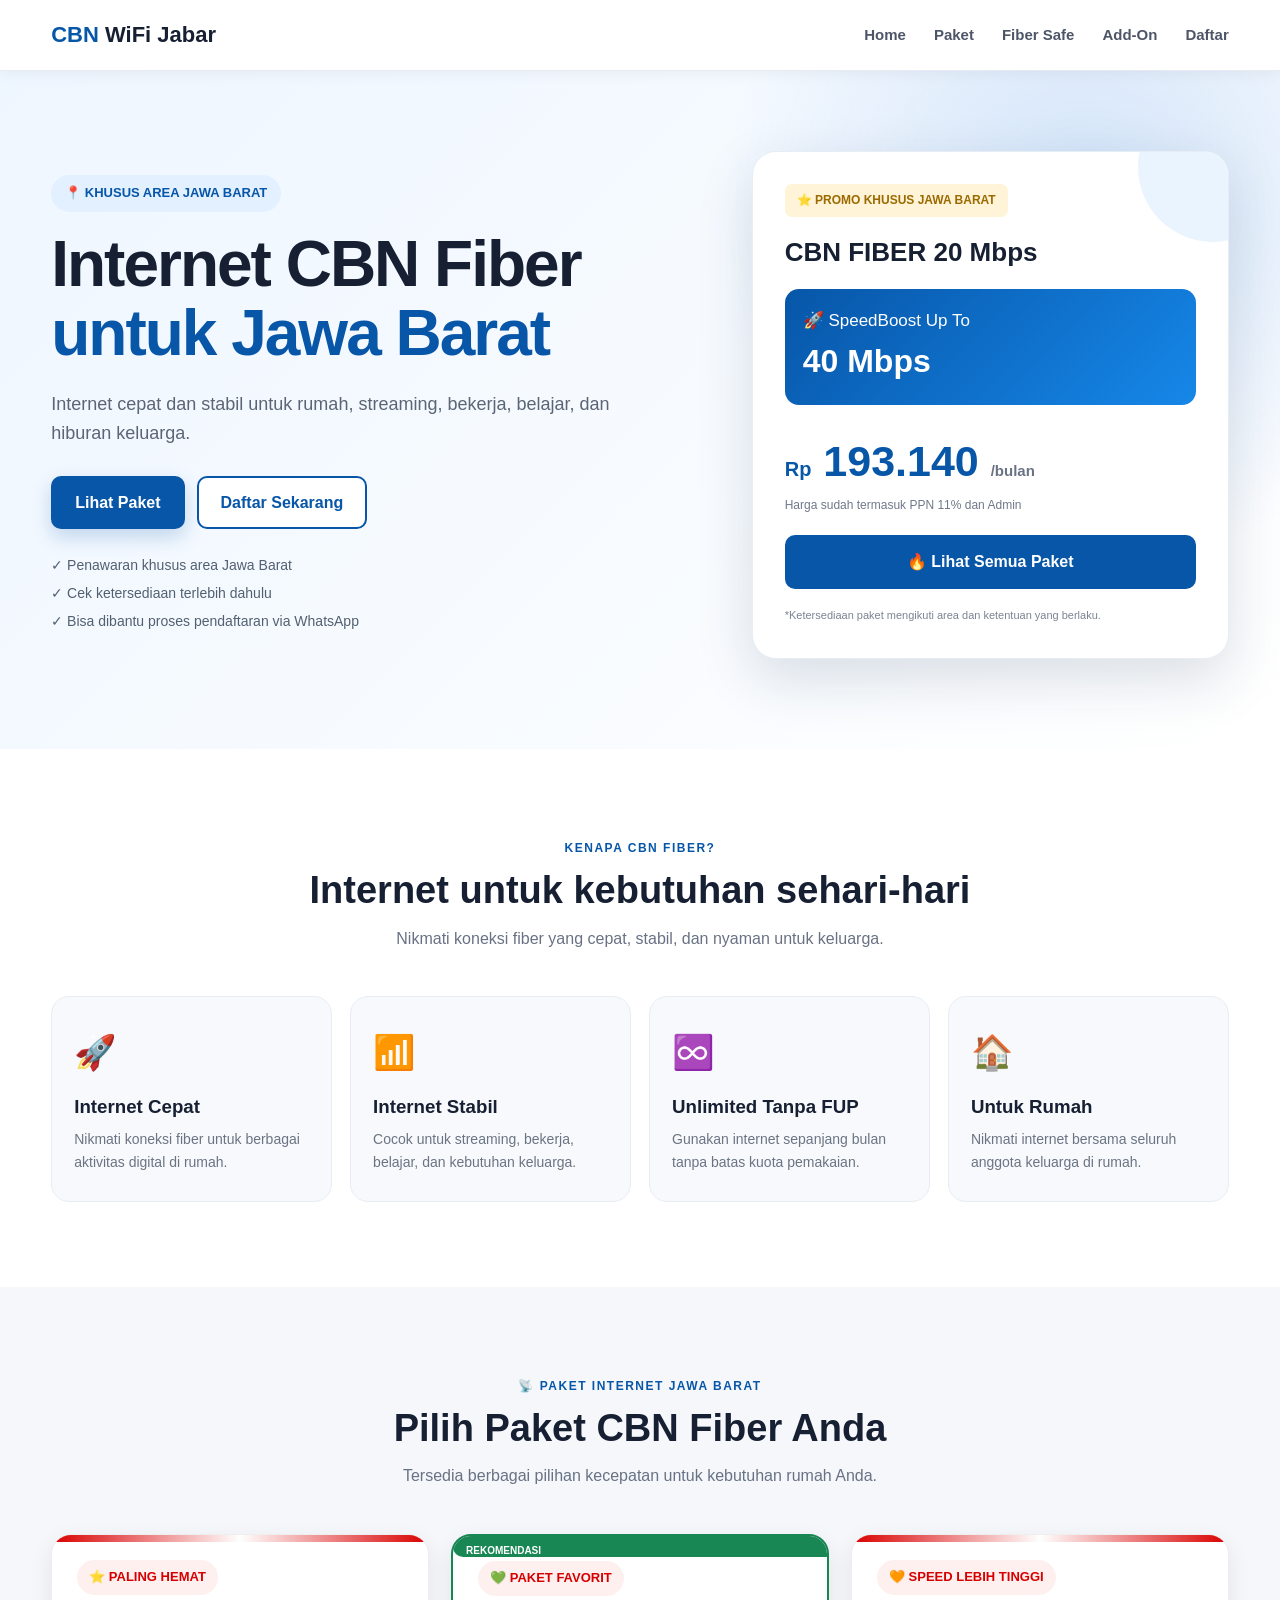
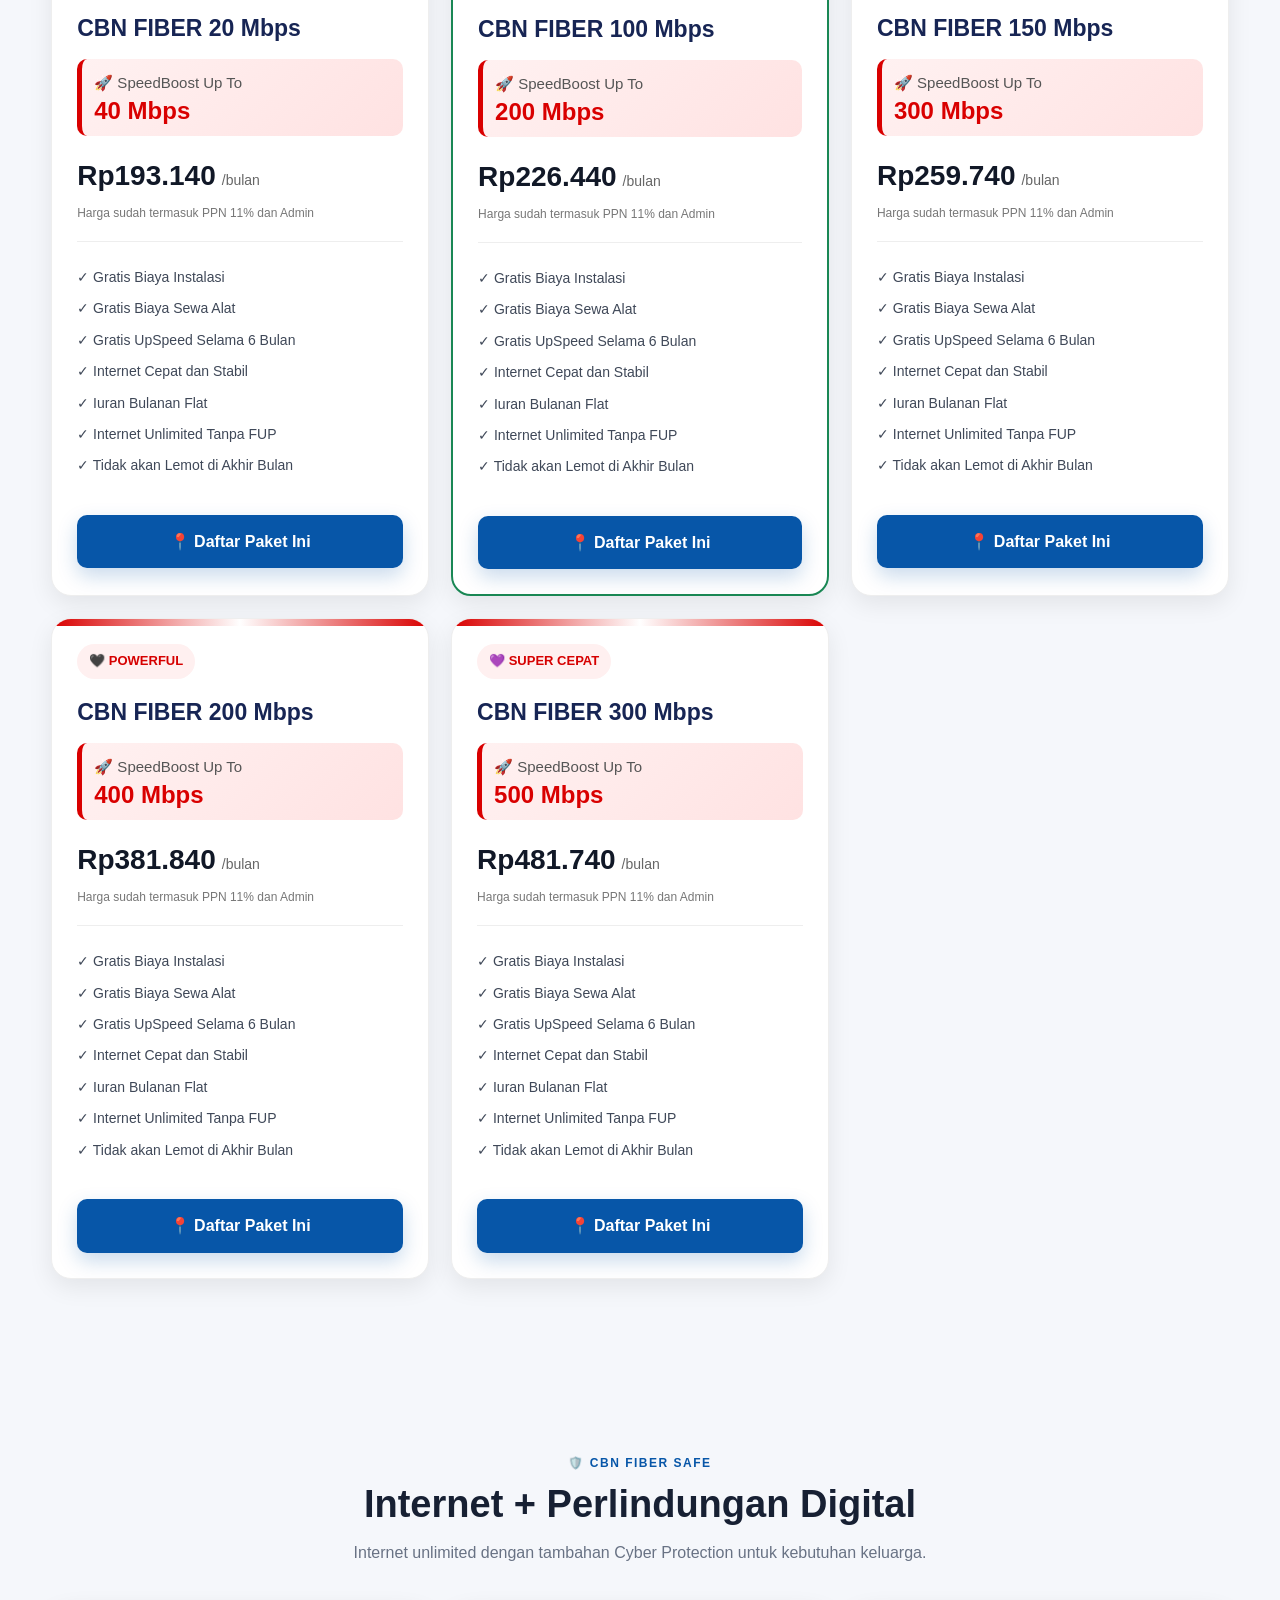
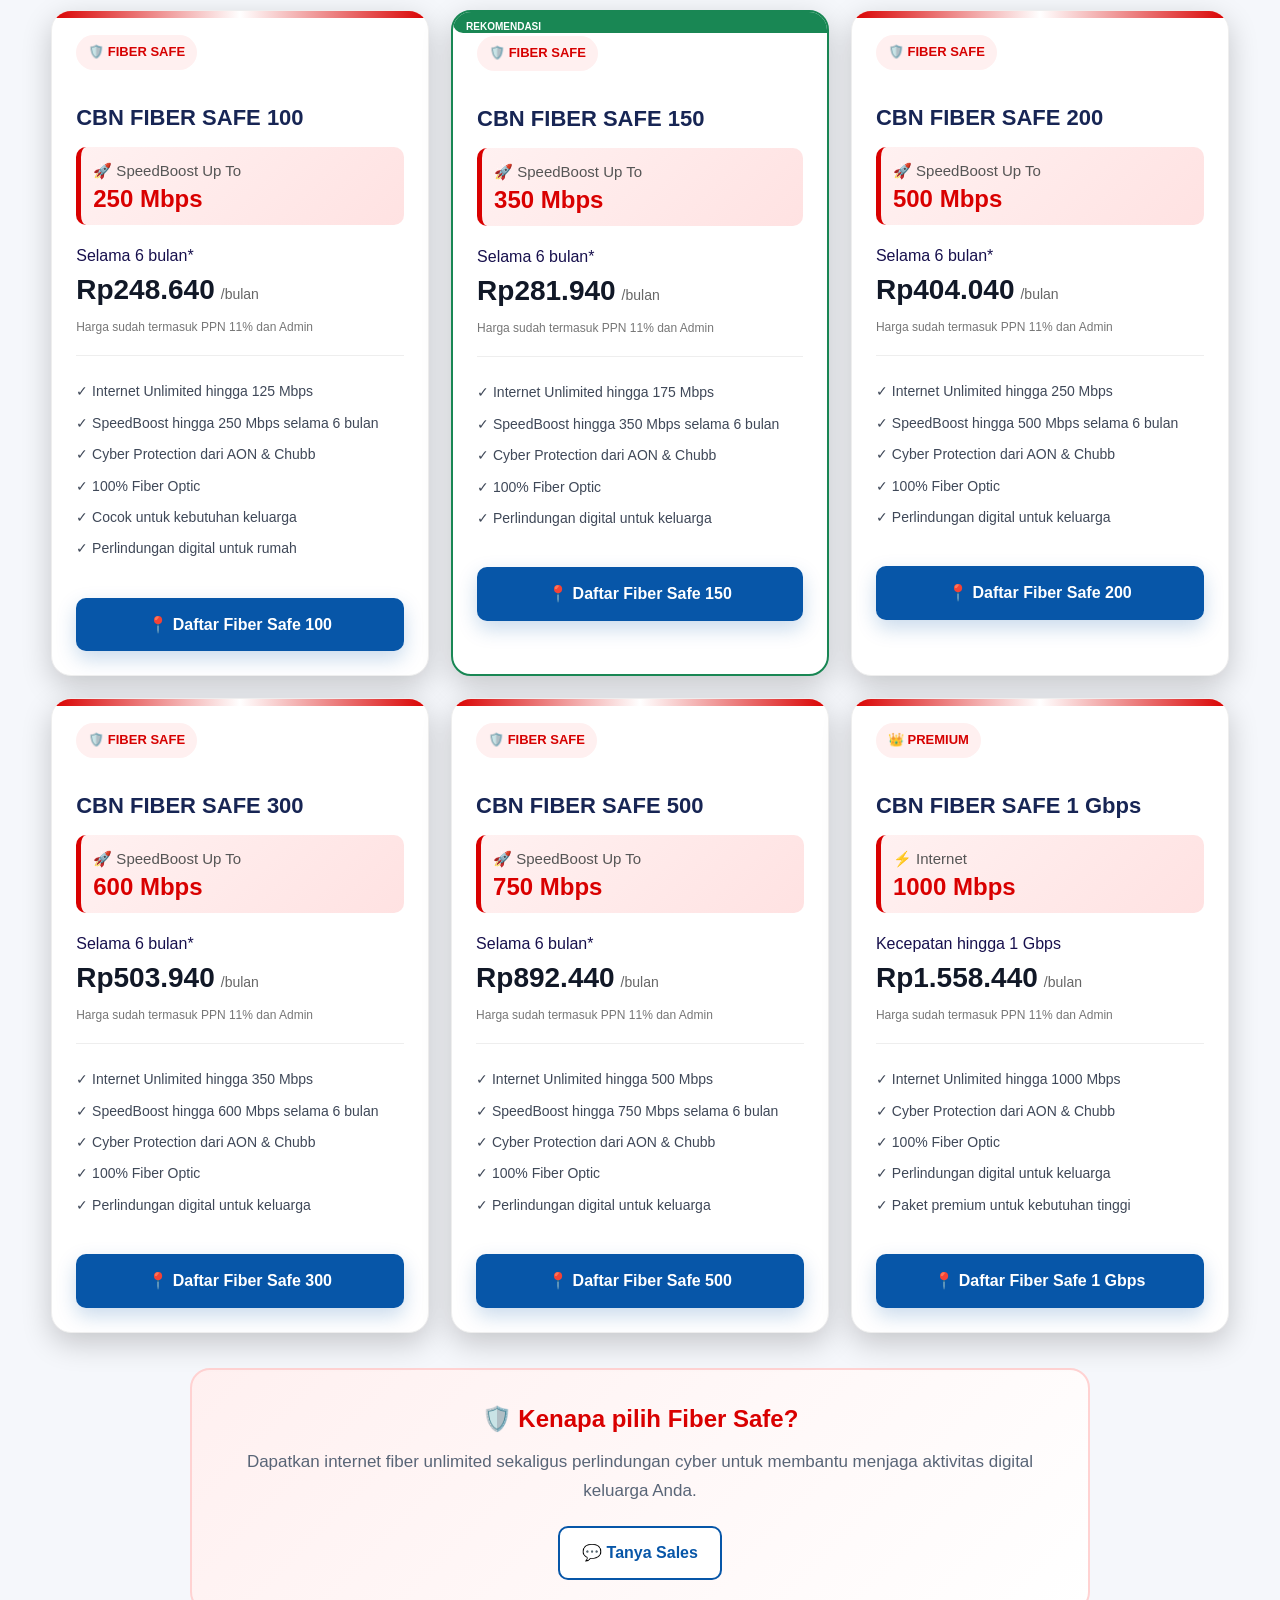
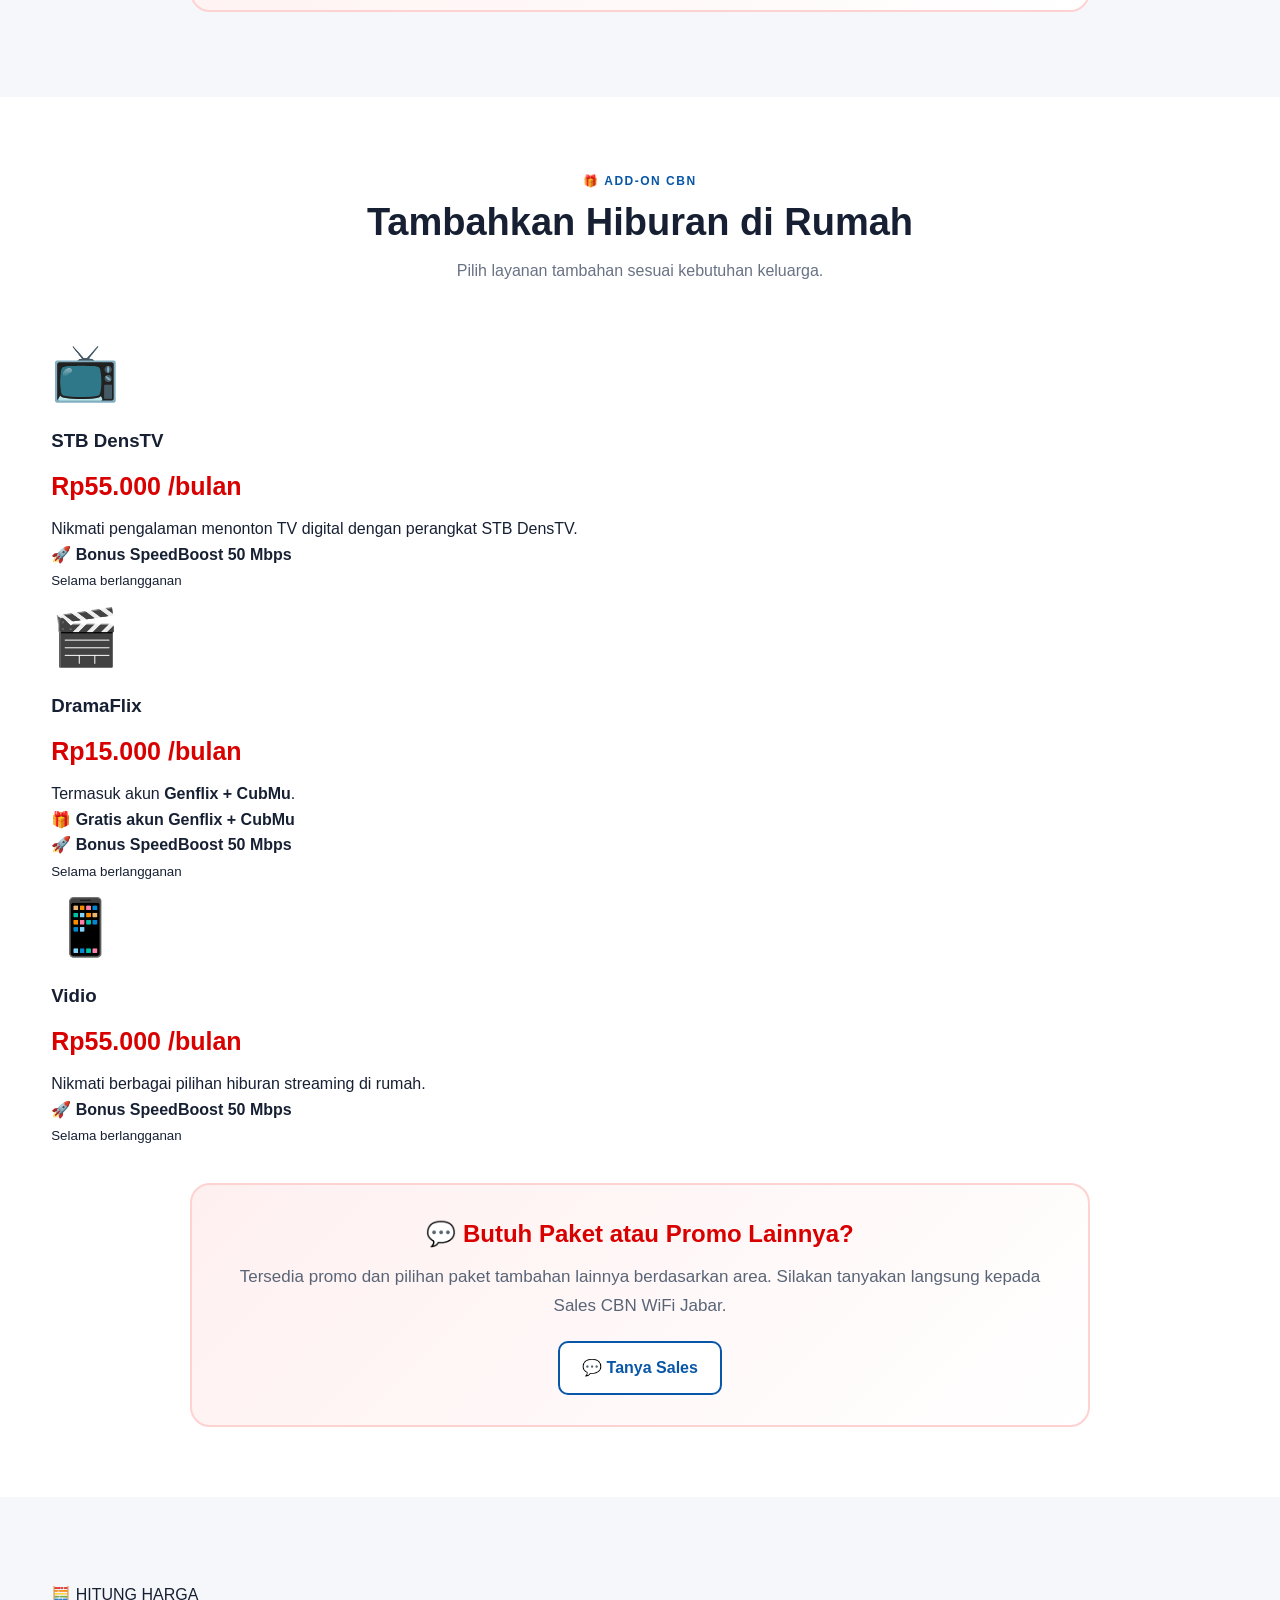
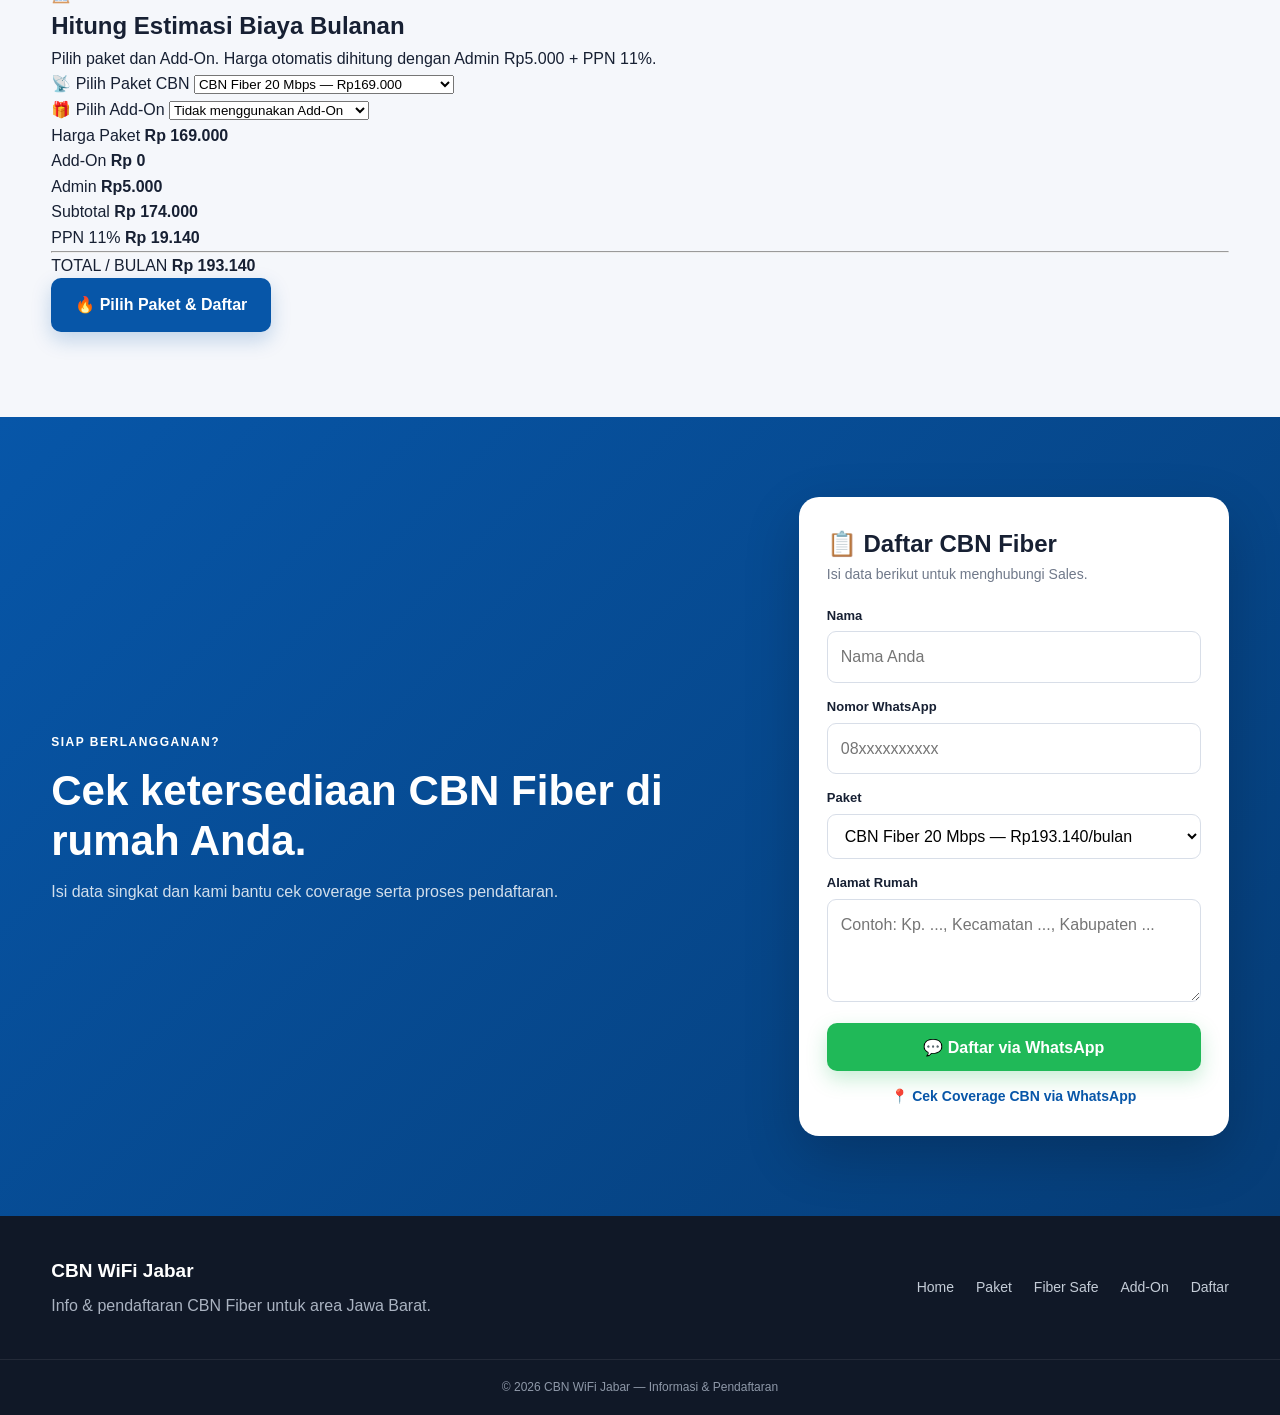
==== commit 023d14b9: "Fix website encoding and addon logos" ====
--- a/index.html
+++ b/index.html
@@ -1,4 +1,4 @@
-﻿<!DOCTYPE html>
+<!DOCTYPE html>
 <html lang="id">
 
 <head>
@@ -6,7 +6,7 @@
 <meta charset="UTF-8">
 <meta name="viewport" content="width=device-width, initial-scale=1.0">
 
-<title>CBN WiFi Jabar â€” Info & Pendaftaran</title>
+<title>CBN WiFi Jabar — Info & Pendaftaran</title>
 
 <meta name="description"
 content="Info paket CBN Fiber Jawa Barat, Fiber Safe, Add-On, kalkulator harga, cek coverage dan pendaftaran melalui WhatsApp.">
@@ -64,7 +64,7 @@
 <div class="hero-text">
 
 <div class="badge">
-ðŸ“ KHUSUS AREA JAWA BARAT
+📍 KHUSUS AREA JAWA BARAT
 </div>
 
 
@@ -110,13 +110,13 @@
 
 <div class="hero-info">
 
-âœ“ Penawaran khusus area Jawa Barat
+✓ Penawaran khusus area Jawa Barat
 <br>
 
-âœ“ Cek ketersediaan terlebih dahulu
+✓ Cek ketersediaan terlebih dahulu
 <br>
 
-âœ“ Bisa dibantu proses pendaftaran via WhatsApp
+✓ Bisa dibantu proses pendaftaran via WhatsApp
 
 </div>
 
@@ -127,7 +127,7 @@
 <div class="hero-card">
 
 <div class="card-label">
-â­ PROMO KHUSUS JAWA BARAT
+⭐ PROMO KHUSUS JAWA BARAT
 </div>
 
 
@@ -138,7 +138,7 @@
 
 <div class="hero-speedboost">
 
-ðŸš€ SpeedBoost Up To
+🚀 SpeedBoost Up To
 
 <strong>
 40 Mbps
@@ -168,7 +168,7 @@
 <a href="#paket"
 class="card-button">
 
-ðŸ”¥ Lihat Semua Paket
+🔥 Lihat Semua Paket
 
 </a>
 
@@ -224,7 +224,7 @@
 
 <div class="feature">
 
-<div class="icon">ðŸš€</div>
+<div class="icon">🚀</div>
 
 <h3>
 Internet Cepat
@@ -240,7 +240,7 @@
 
 <div class="feature">
 
-<div class="icon">ðŸ“¶</div>
+<div class="icon">📶</div>
 
 <h3>
 Internet Stabil
@@ -256,7 +256,7 @@
 
 <div class="feature">
 
-<div class="icon">â™¾ï¸</div>
+<div class="icon">♾️</div>
 
 <h3>
 Unlimited Tanpa FUP
@@ -272,7 +272,7 @@
 
 <div class="feature">
 
-<div class="icon">ðŸ </div>
+<div class="icon">🏠</div>
 
 <h3>
 Untuk Rumah
@@ -308,7 +308,7 @@
 <div class="section-title">
 
 <span>
-ðŸ“¡ PAKET INTERNET JAWA BARAT
+📡 PAKET INTERNET JAWA BARAT
 </span>
 
 <h2>
@@ -332,7 +332,7 @@
 <div class="package-card">
 
 <div class="package-badge">
-â­ PALING HEMAT
+⭐ PALING HEMAT
 </div>
 
 <h3>
@@ -340,7 +340,7 @@
 </h3>
 
 <div class="speedboost">
-ðŸš€ SpeedBoost Up To
+🚀 SpeedBoost Up To
 <strong>40 Mbps</strong>
 </div>
 
@@ -355,19 +355,19 @@
 
 <div class="package-body">
 
-<div>âœ“ Gratis Biaya Instalasi</div>
-<div>âœ“ Gratis Biaya Sewa Alat</div>
-<div>âœ“ Gratis UpSpeed Selama 6 Bulan</div>
-<div>âœ“ Internet Cepat dan Stabil</div>
-<div>âœ“ Iuran Bulanan Flat</div>
-<div>âœ“ Internet Unlimited Tanpa FUP</div>
-<div>âœ“ Tidak akan Lemot di Akhir Bulan</div>
+<div>✓ Gratis Biaya Instalasi</div>
+<div>✓ Gratis Biaya Sewa Alat</div>
+<div>✓ Gratis UpSpeed Selama 6 Bulan</div>
+<div>✓ Internet Cepat dan Stabil</div>
+<div>✓ Iuran Bulanan Flat</div>
+<div>✓ Internet Unlimited Tanpa FUP</div>
+<div>✓ Tidak akan Lemot di Akhir Bulan</div>
 
 </div>
 
 <a href="#daftar"
 class="btn btn-primary package-button">
-ðŸ“ Daftar Paket Ini
+📍 Daftar Paket Ini
 </a>
 
 </div>
@@ -379,7 +379,7 @@
 <div class="package-card">
 
 <div class="package-badge">
-ðŸ’š PAKET FAVORIT
+💚 PAKET FAVORIT
 </div>
 
 <h3>
@@ -387,7 +387,7 @@
 </h3>
 
 <div class="speedboost">
-ðŸš€ SpeedBoost Up To
+🚀 SpeedBoost Up To
 <strong>200 Mbps</strong>
 </div>
 
@@ -402,19 +402,19 @@
 
 <div class="package-body">
 
-<div>âœ“ Gratis Biaya Instalasi</div>
-<div>âœ“ Gratis Biaya Sewa Alat</div>
-<div>âœ“ Gratis UpSpeed Selama 6 Bulan</div>
-<div>âœ“ Internet Cepat dan Stabil</div>
-<div>âœ“ Iuran Bulanan Flat</div>
-<div>âœ“ Internet Unlimited Tanpa FUP</div>
-<div>âœ“ Tidak akan Lemot di Akhir Bulan</div>
+<div>✓ Gratis Biaya Instalasi</div>
+<div>✓ Gratis Biaya Sewa Alat</div>
+<div>✓ Gratis UpSpeed Selama 6 Bulan</div>
+<div>✓ Internet Cepat dan Stabil</div>
+<div>✓ Iuran Bulanan Flat</div>
+<div>✓ Internet Unlimited Tanpa FUP</div>
+<div>✓ Tidak akan Lemot di Akhir Bulan</div>
 
 </div>
 
 <a href="#daftar"
 class="btn btn-primary package-button">
-ðŸ“ Daftar Paket Ini
+📍 Daftar Paket Ini
 </a>
 
 </div>
@@ -426,7 +426,7 @@
 <div class="package-card">
 
 <div class="package-badge">
-ðŸ§¡ SPEED LEBIH TINGGI
+🧡 SPEED LEBIH TINGGI
 </div>
 
 <h3>
@@ -434,7 +434,7 @@
 </h3>
 
 <div class="speedboost">
-ðŸš€ SpeedBoost Up To
+🚀 SpeedBoost Up To
 <strong>300 Mbps</strong>
 </div>
 
@@ -449,19 +449,19 @@
 
 <div class="package-body">
 
-<div>âœ“ Gratis Biaya Instalasi</div>
-<div>âœ“ Gratis Biaya Sewa Alat</div>
-<div>âœ“ Gratis UpSpeed Selama 6 Bulan</div>
-<div>âœ“ Internet Cepat dan Stabil</div>
-<div>âœ“ Iuran Bulanan Flat</div>
-<div>âœ“ Internet Unlimited Tanpa FUP</div>
-<div>âœ“ Tidak akan Lemot di Akhir Bulan</div>
+<div>✓ Gratis Biaya Instalasi</div>
+<div>✓ Gratis Biaya Sewa Alat</div>
+<div>✓ Gratis UpSpeed Selama 6 Bulan</div>
+<div>✓ Internet Cepat dan Stabil</div>
+<div>✓ Iuran Bulanan Flat</div>
+<div>✓ Internet Unlimited Tanpa FUP</div>
+<div>✓ Tidak akan Lemot di Akhir Bulan</div>
 
 </div>
 
 <a href="#daftar"
 class="btn btn-primary package-button">
-ðŸ“ Daftar Paket Ini
+📍 Daftar Paket Ini
 </a>
 
 </div>
@@ -473,7 +473,7 @@
 <div class="package-card">
 
 <div class="package-badge">
-ðŸ–¤ POWERFUL
+🖤 POWERFUL
 </div>
 
 <h3>
@@ -481,7 +481,7 @@
 </h3>
 
 <div class="speedboost">
-ðŸš€ SpeedBoost Up To
+🚀 SpeedBoost Up To
 <strong>400 Mbps</strong>
 </div>
 
@@ -496,19 +496,19 @@
 
 <div class="package-body">
 
-<div>âœ“ Gratis Biaya Instalasi</div>
-<div>âœ“ Gratis Biaya Sewa Alat</div>
-<div>âœ“ Gratis UpSpeed Selama 6 Bulan</div>
-<div>âœ“ Internet Cepat dan Stabil</div>
-<div>âœ“ Iuran Bulanan Flat</div>
-<div>âœ“ Internet Unlimited Tanpa FUP</div>
-<div>âœ“ Tidak akan Lemot di Akhir Bulan</div>
+<div>✓ Gratis Biaya Instalasi</div>
+<div>✓ Gratis Biaya Sewa Alat</div>
+<div>✓ Gratis UpSpeed Selama 6 Bulan</div>
+<div>✓ Internet Cepat dan Stabil</div>
+<div>✓ Iuran Bulanan Flat</div>
+<div>✓ Internet Unlimited Tanpa FUP</div>
+<div>✓ Tidak akan Lemot di Akhir Bulan</div>
 
 </div>
 
 <a href="#daftar"
 class="btn btn-primary package-button">
-ðŸ“ Daftar Paket Ini
+📍 Daftar Paket Ini
 </a>
 
 </div>
@@ -520,7 +520,7 @@
 <div class="package-card">
 
 <div class="package-badge">
-ðŸ’œ SUPER CEPAT
+💜 SUPER CEPAT
 </div>
 
 <h3>
@@ -528,7 +528,7 @@
 </h3>
 
 <div class="speedboost">
-ðŸš€ SpeedBoost Up To
+🚀 SpeedBoost Up To
 <strong>500 Mbps</strong>
 </div>
 
@@ -543,19 +543,19 @@
 
 <div class="package-body">
 
-<div>âœ“ Gratis Biaya Instalasi</div>
-<div>âœ“ Gratis Biaya Sewa Alat</div>
-<div>âœ“ Gratis UpSpeed Selama 6 Bulan</div>
-<div>âœ“ Internet Cepat dan Stabil</div>
-<div>âœ“ Iuran Bulanan Flat</div>
-<div>âœ“ Internet Unlimited Tanpa FUP</div>
-<div>âœ“ Tidak akan Lemot di Akhir Bulan</div>
+<div>✓ Gratis Biaya Instalasi</div>
+<div>✓ Gratis Biaya Sewa Alat</div>
+<div>✓ Gratis UpSpeed Selama 6 Bulan</div>
+<div>✓ Internet Cepat dan Stabil</div>
+<div>✓ Iuran Bulanan Flat</div>
+<div>✓ Internet Unlimited Tanpa FUP</div>
+<div>✓ Tidak akan Lemot di Akhir Bulan</div>
 
 </div>
 
 <a href="#daftar"
 class="btn btn-primary package-button">
-ðŸ“ Daftar Paket Ini
+📍 Daftar Paket Ini
 </a>
 
 </div>
@@ -583,7 +583,7 @@
 <div class="section-title">
 
 <span>
-ðŸ›¡ï¸ CBN FIBER SAFE
+🛡️ CBN FIBER SAFE
 </span>
 
 <h2>
@@ -607,7 +607,7 @@
 <div class="package-card safe-card">
 
 <div class="package-badge">
-ðŸ›¡ï¸ FIBER SAFE
+🛡️ FIBER SAFE
 </div>
 
 <h3>
@@ -615,7 +615,7 @@
 </h3>
 
 <div class="speedboost">
-ðŸš€ SpeedBoost Up To
+🚀 SpeedBoost Up To
 <strong>250 Mbps</strong>
 </div>
 
@@ -634,18 +634,18 @@
 
 <div class="package-body">
 
-<div>âœ“ Internet Unlimited hingga 125 Mbps</div>
-<div>âœ“ SpeedBoost hingga 250 Mbps selama 6 bulan</div>
-<div>âœ“ Cyber Protection dari AON & Chubb</div>
-<div>âœ“ 100% Fiber Optic</div>
-<div>âœ“ Cocok untuk kebutuhan keluarga</div>
-<div>âœ“ Perlindungan digital untuk rumah</div>
+<div>✓ Internet Unlimited hingga 125 Mbps</div>
+<div>✓ SpeedBoost hingga 250 Mbps selama 6 bulan</div>
+<div>✓ Cyber Protection dari AON & Chubb</div>
+<div>✓ 100% Fiber Optic</div>
+<div>✓ Cocok untuk kebutuhan keluarga</div>
+<div>✓ Perlindungan digital untuk rumah</div>
 
 </div>
 
 <a href="#daftar"
 class="btn btn-primary package-button">
-ðŸ“ Daftar Fiber Safe 100
+📍 Daftar Fiber Safe 100
 </a>
 
 </div>
@@ -657,7 +657,7 @@
 <div class="package-card safe-card">
 
 <div class="package-badge">
-ðŸ›¡ï¸ FIBER SAFE
+🛡️ FIBER SAFE
 </div>
 
 <h3>
@@ -665,7 +665,7 @@
 </h3>
 
 <div class="speedboost">
-ðŸš€ SpeedBoost Up To
+🚀 SpeedBoost Up To
 <strong>350 Mbps</strong>
 </div>
 
@@ -684,17 +684,17 @@
 
 <div class="package-body">
 
-<div>âœ“ Internet Unlimited hingga 175 Mbps</div>
-<div>âœ“ SpeedBoost hingga 350 Mbps selama 6 bulan</div>
-<div>âœ“ Cyber Protection dari AON & Chubb</div>
-<div>âœ“ 100% Fiber Optic</div>
-<div>âœ“ Perlindungan digital untuk keluarga</div>
+<div>✓ Internet Unlimited hingga 175 Mbps</div>
+<div>✓ SpeedBoost hingga 350 Mbps selama 6 bulan</div>
+<div>✓ Cyber Protection dari AON & Chubb</div>
+<div>✓ 100% Fiber Optic</div>
+<div>✓ Perlindungan digital untuk keluarga</div>
 
 </div>
 
 <a href="#daftar"
 class="btn btn-primary package-button">
-ðŸ“ Daftar Fiber Safe 150
+📍 Daftar Fiber Safe 150
 </a>
 
 </div>
@@ -706,7 +706,7 @@
 <div class="package-card safe-card">
 
 <div class="package-badge">
-ðŸ›¡ï¸ FIBER SAFE
+🛡️ FIBER SAFE
 </div>
 
 <h3>
@@ -714,7 +714,7 @@
 </h3>
 
 <div class="speedboost">
-ðŸš€ SpeedBoost Up To
+🚀 SpeedBoost Up To
 <strong>500 Mbps</strong>
 </div>
 
@@ -733,17 +733,17 @@
 
 <div class="package-body">
 
-<div>âœ“ Internet Unlimited hingga 250 Mbps</div>
-<div>âœ“ SpeedBoost hingga 500 Mbps selama 6 bulan</div>
-<div>âœ“ Cyber Protection dari AON & Chubb</div>
-<div>âœ“ 100% Fiber Optic</div>
-<div>âœ“ Perlindungan digital untuk keluarga</div>
+<div>✓ Internet Unlimited hingga 250 Mbps</div>
+<div>✓ SpeedBoost hingga 500 Mbps selama 6 bulan</div>
+<div>✓ Cyber Protection dari AON & Chubb</div>
+<div>✓ 100% Fiber Optic</div>
+<div>✓ Perlindungan digital untuk keluarga</div>
 
 </div>
 
 <a href="#daftar"
 class="btn btn-primary package-button">
-ðŸ“ Daftar Fiber Safe 200
+📍 Daftar Fiber Safe 200
 </a>
 
 </div>
@@ -755,7 +755,7 @@
 <div class="package-card safe-card">
 
 <div class="package-badge">
-ðŸ›¡ï¸ FIBER SAFE
+🛡️ FIBER SAFE
 </div>
 
 <h3>
@@ -763,7 +763,7 @@
 </h3>
 
 <div class="speedboost">
-ðŸš€ SpeedBoost Up To
+🚀 SpeedBoost Up To
 <strong>600 Mbps</strong>
 </div>
 
@@ -782,17 +782,17 @@
 
 <div class="package-body">
 
-<div>âœ“ Internet Unlimited hingga 350 Mbps</div>
-<div>âœ“ SpeedBoost hingga 600 Mbps selama 6 bulan</div>
-<div>âœ“ Cyber Protection dari AON & Chubb</div>
-<div>âœ“ 100% Fiber Optic</div>
-<div>âœ“ Perlindungan digital untuk keluarga</div>
+<div>✓ Internet Unlimited hingga 350 Mbps</div>
+<div>✓ SpeedBoost hingga 600 Mbps selama 6 bulan</div>
+<div>✓ Cyber Protection dari AON & Chubb</div>
+<div>✓ 100% Fiber Optic</div>
+<div>✓ Perlindungan digital untuk keluarga</div>
 
 </div>
 
 <a href="#daftar"
 class="btn btn-primary package-button">
-ðŸ“ Daftar Fiber Safe 300
+📍 Daftar Fiber Safe 300
 </a>
 
 </div>
@@ -804,7 +804,7 @@
 <div class="package-card safe-card">
 
 <div class="package-badge">
-ðŸ›¡ï¸ FIBER SAFE
+🛡️ FIBER SAFE
 </div>
 
 <h3>
@@ -812,7 +812,7 @@
 </h3>
 
 <div class="speedboost">
-ðŸš€ SpeedBoost Up To
+🚀 SpeedBoost Up To
 <strong>750 Mbps</strong>
 </div>
 
@@ -831,17 +831,17 @@
 
 <div class="package-body">
 
-<div>âœ“ Internet Unlimited hingga 500 Mbps</div>
-<div>âœ“ SpeedBoost hingga 750 Mbps selama 6 bulan</div>
-<div>âœ“ Cyber Protection dari AON & Chubb</div>
-<div>âœ“ 100% Fiber Optic</div>
-<div>âœ“ Perlindungan digital untuk keluarga</div>
+<div>✓ Internet Unlimited hingga 500 Mbps</div>
+<div>✓ SpeedBoost hingga 750 Mbps selama 6 bulan</div>
+<div>✓ Cyber Protection dari AON & Chubb</div>
+<div>✓ 100% Fiber Optic</div>
+<div>✓ Perlindungan digital untuk keluarga</div>
 
 </div>
 
 <a href="#daftar"
 class="btn btn-primary package-button">
-ðŸ“ Daftar Fiber Safe 500
+📍 Daftar Fiber Safe 500
 </a>
 
 </div>
@@ -853,7 +853,7 @@
 <div class="package-card safe-card">
 
 <div class="package-badge">
-ðŸ‘‘ PREMIUM
+👑 PREMIUM
 </div>
 
 <h3>
@@ -861,7 +861,7 @@
 </h3>
 
 <div class="speedboost">
-âš¡ Internet
+⚡ Internet
 <strong>1000 Mbps</strong>
 </div>
 
@@ -880,17 +880,17 @@
 
 <div class="package-body">
 
-<div>âœ“ Internet Unlimited hingga 1000 Mbps</div>
-<div>âœ“ Cyber Protection dari AON & Chubb</div>
-<div>âœ“ 100% Fiber Optic</div>
-<div>âœ“ Perlindungan digital untuk keluarga</div>
-<div>âœ“ Paket premium untuk kebutuhan tinggi</div>
+<div>✓ Internet Unlimited hingga 1000 Mbps</div>
+<div>✓ Cyber Protection dari AON & Chubb</div>
+<div>✓ 100% Fiber Optic</div>
+<div>✓ Perlindungan digital untuk keluarga</div>
+<div>✓ Paket premium untuk kebutuhan tinggi</div>
 
 </div>
 
 <a href="#daftar"
 class="btn btn-primary package-button">
-ðŸ“ Daftar Fiber Safe 1 Gbps
+📍 Daftar Fiber Safe 1 Gbps
 </a>
 
 </div>
@@ -903,7 +903,7 @@
 <div class="other-package">
 
 <strong>
-ðŸ›¡ï¸ Kenapa pilih Fiber Safe?
+🛡️ Kenapa pilih Fiber Safe?
 </strong>
 
 <p>
@@ -914,7 +914,7 @@
 
 <a href="#daftar"
 class="btn btn-outline">
-ðŸ’¬ Tanya Sales
+💬 Tanya Sales
 </a>
 
 </div>
@@ -940,7 +940,7 @@
 <div class="section-title">
 
 <span>
-ðŸŽ ADD-ON CBN
+🎁 ADD-ON CBN
 </span>
 
 <h2>
@@ -963,7 +963,7 @@
 <div class="addon-info">
 
 <div class="addon-icon">
-ðŸ“º
+📺
 </div>
 
 <h3>
@@ -981,7 +981,7 @@
 </p>
 
 <strong>
-ðŸš€ Bonus SpeedBoost 50 Mbps
+🚀 Bonus SpeedBoost 50 Mbps
 </strong>
 
 <br>
@@ -999,7 +999,7 @@
 <div class="addon-info">
 
 <div class="addon-icon">
-ðŸŽ¬
+🎬
 </div>
 
 <h3>
@@ -1017,13 +1017,13 @@
 </p>
 
 <strong>
-ðŸŽ Gratis akun Genflix + CubMu
+🎁 Gratis akun Genflix + CubMu
 </strong>
 
 <br>
 
 <strong>
-ðŸš€ Bonus SpeedBoost 50 Mbps
+🚀 Bonus SpeedBoost 50 Mbps
 </strong>
 
 <br>
@@ -1041,7 +1041,7 @@
 <div class="addon-info">
 
 <div class="addon-icon">
-ðŸ“±
+📱
 </div>
 
 <h3>
@@ -1059,7 +1059,7 @@
 </p>
 
 <strong>
-ðŸš€ Bonus SpeedBoost 50 Mbps
+🚀 Bonus SpeedBoost 50 Mbps
 </strong>
 
 <br>
@@ -1078,7 +1078,7 @@
 <div class="other-package">
 
 <strong>
-ðŸ’¬ Butuh Paket atau Promo Lainnya?
+💬 Butuh Paket atau Promo Lainnya?
 </strong>
 
 <p>
@@ -1089,7 +1089,7 @@
 
 <a href="#daftar"
 class="btn btn-outline">
-ðŸ’¬ Tanya Sales
+💬 Tanya Sales
 </a>
 
 </div>
@@ -1118,7 +1118,7 @@
 <div class="calculator-title">
 
 <span>
-ðŸ§® HITUNG HARGA
+🧮 HITUNG HARGA
 </span>
 
 <h2>
@@ -1137,53 +1137,53 @@
 <div class="calculator-group">
 
 <label for="calculatorPaket">
-ðŸ“¡ Pilih Paket CBN
+📡 Pilih Paket CBN
 </label>
 
 <select id="calculatorPaket">
 
 <option value="169000">
-CBN Fiber 20 Mbps â€” Rp169.000
+CBN Fiber 20 Mbps — Rp169.000
 </option>
 
 <option value="199000">
-CBN Fiber 100 Mbps â€” Rp199.000
+CBN Fiber 100 Mbps — Rp199.000
 </option>
 
 <option value="229000">
-CBN Fiber 150 Mbps â€” Rp229.000
+CBN Fiber 150 Mbps — Rp229.000
 </option>
 
 <option value="339000">
-CBN Fiber 200 Mbps â€” Rp339.000
+CBN Fiber 200 Mbps — Rp339.000
 </option>
 
 <option value="429000">
-CBN Fiber 300 Mbps â€” Rp429.000
+CBN Fiber 300 Mbps — Rp429.000
 </option>
 
 <option value="219000">
-CBN Fiber Safe 100 â€” Rp219.000
+CBN Fiber Safe 100 — Rp219.000
 </option>
 
 <option value="249000">
-CBN Fiber Safe 150 â€” Rp249.000
+CBN Fiber Safe 150 — Rp249.000
 </option>
 
 <option value="359000">
-CBN Fiber Safe 200 â€” Rp359.000
+CBN Fiber Safe 200 — Rp359.000
 </option>
 
 <option value="449000">
-CBN Fiber Safe 300 â€” Rp449.000
+CBN Fiber Safe 300 — Rp449.000
 </option>
 
 <option value="799000">
-CBN Fiber Safe 500 â€” Rp799.000
+CBN Fiber Safe 500 — Rp799.000
 </option>
 
 <option value="1399000">
-CBN Fiber Safe 1 Gbps â€” Rp1.399.000
+CBN Fiber Safe 1 Gbps — Rp1.399.000
 </option>
 
 </select>
@@ -1195,7 +1195,7 @@
 <div class="calculator-group">
 
 <label for="calculatorAddon">
-ðŸŽ Pilih Add-On
+🎁 Pilih Add-On
 </label>
 
 <select id="calculatorAddon">
@@ -1205,15 +1205,15 @@
 </option>
 
 <option value="55000">
-ðŸ“º STB DensTV â€” Rp55.000
+📺 STB DensTV — Rp55.000
 </option>
 
 <option value="15000">
-ðŸŽ¬ DramaFlix â€” Rp15.000
+🎬 DramaFlix — Rp15.000
 </option>
 
 <option value="55000">
-ðŸ“± Vidio â€” Rp55.000
+📱 Vidio — Rp55.000
 </option>
 
 </select>
@@ -1226,7 +1226,7 @@
 class="addon-bonus-alert"
 style="display:none;">
 
-ðŸš€ <strong>BONUS SPEEDBOOST 50 Mbps</strong>
+🚀 <strong>BONUS SPEEDBOOST 50 Mbps</strong>
 
 <br>
 
@@ -1242,7 +1242,7 @@
 class="addon-bonus-alert"
 style="display:none;">
 
-ðŸŽ <strong>DramaFlix termasuk Genflix + CubMu</strong>
+🎁 <strong>DramaFlix termasuk Genflix + CubMu</strong>
 
 </div>
 
@@ -1339,7 +1339,7 @@
 <a href="#daftar"
 class="btn btn-primary calculator-button">
 
-ðŸ”¥ Pilih Paket & Daftar
+🔥 Pilih Paket & Daftar
 
 </a>
 
@@ -1386,7 +1386,7 @@
 <div class="registration-card">
 
 <h3>
-ðŸ“‹ Daftar CBN Fiber
+📋 Daftar CBN Fiber
 </h3>
 
 <p>
@@ -1434,47 +1434,47 @@
 <select id="paketPelanggan">
 
 <option>
-CBN Fiber 20 Mbps â€” Rp193.140/bulan
+CBN Fiber 20 Mbps — Rp193.140/bulan
 </option>
 
 <option>
-CBN Fiber 100 Mbps â€” Rp226.440/bulan
+CBN Fiber 100 Mbps — Rp226.440/bulan
 </option>
 
 <option>
-CBN Fiber 150 Mbps â€” Rp259.740/bulan
+CBN Fiber 150 Mbps — Rp259.740/bulan
 </option>
 
 <option>
-CBN Fiber 200 Mbps â€” Rp381.840/bulan
+CBN Fiber 200 Mbps — Rp381.840/bulan
 </option>
 
 <option>
-CBN Fiber 300 Mbps â€” Rp481.740/bulan
+CBN Fiber 300 Mbps — Rp481.740/bulan
 </option>
 
 <option>
-CBN Fiber Safe 100 â€” Rp248.640/bulan
+CBN Fiber Safe 100 — Rp248.640/bulan
 </option>
 
 <option>
-CBN Fiber Safe 150 â€” Rp281.940/bulan
+CBN Fiber Safe 150 — Rp281.940/bulan
 </option>
 
 <option>
-CBN Fiber Safe 200 â€” Rp404.040/bulan
+CBN Fiber Safe 200 — Rp404.040/bulan
 </option>
 
 <option>
-CBN Fiber Safe 300 â€” Rp503.940/bulan
+CBN Fiber Safe 300 — Rp503.940/bulan
 </option>
 
 <option>
-CBN Fiber Safe 500 â€” Rp892.440/bulan
+CBN Fiber Safe 500 — Rp892.440/bulan
 </option>
 
 <option>
-CBN Fiber Safe 1 Gbps â€” Rp1.558.440/bulan
+CBN Fiber Safe 1 Gbps — Rp1.558.440/bulan
 </option>
 
 </select>
@@ -1503,7 +1503,7 @@
 class="btn btn-whatsapp registration-button"
 onclick="kirimWhatsApp()">
 
-ðŸ’¬ Daftar via WhatsApp
+💬 Daftar via WhatsApp
 
 </button>
 
@@ -1513,7 +1513,7 @@
 href="https://wa.me/6288901429089?text=Halo%20Kak,%20saya%20mau%20cek%20coverage%20CBN.%20Saya%20akan%20kirim%20lokasi%20%2F%20shareloc%20saya."
 class="coverage-link">
 
-ðŸ“ Cek Coverage CBN via WhatsApp
+📍 Cek Coverage CBN via WhatsApp
 
 </a>
 
@@ -1582,7 +1582,7 @@
 
 <div class="copyright">
 
-Â© 2026 CBN WiFi Jabar â€”
+© 2026 CBN WiFi Jabar —
 Informasi & Pendaftaran
 
 </div>
--- a/static/style.css
+++ b/static/style.css
@@ -1689,3 +1689,76 @@
 </div>
 
 </section>
+
+/* =========================================================
+   ADD-ON LOGOS
+   ========================================================= */
+
+.addon-icon {
+    display: flex;
+    align-items: center;
+    justify-content: center;
+    min-height: 80px;
+    margin-bottom: 15px;
+}
+
+.addon-icon > img {
+    display: block;
+    width: auto;
+    max-width: 150px;
+    height: 65px;
+    object-fit: contain;
+}
+
+.addon-logos {
+    display: flex;
+    align-items: center;
+    justify-content: center;
+    gap: 12px;
+    min-height: 65px;
+}
+
+.addon-logos img {
+    width: auto;
+    max-width: 105px;
+    height: 55px;
+    object-fit: contain;
+}
+
+/* Logo Vidio */
+.addon-icon img[alt="Vidio"] {
+    max-width: 150px;
+    height: 65px;
+}
+
+/* Logo DensTV */
+.addon-icon img[alt="DensTV"] {
+    max-width: 150px;
+    height: 65px;
+}
+
+/* Logo Genflix + CubMu */
+.addon-logos img[alt="Genflix"],
+.addon-logos img[alt="CubMu"] {
+    max-width: 105px;
+    height: 55px;
+}
+
+@media (max-width: 600px) {
+
+    .addon-icon {
+        min-height: 70px;
+    }
+
+    .addon-icon > img {
+        max-width: 125px;
+        height: 55px;
+    }
+
+    .addon-logos img {
+        max-width: 90px;
+        height: 48px;
+    }
+
+}
+
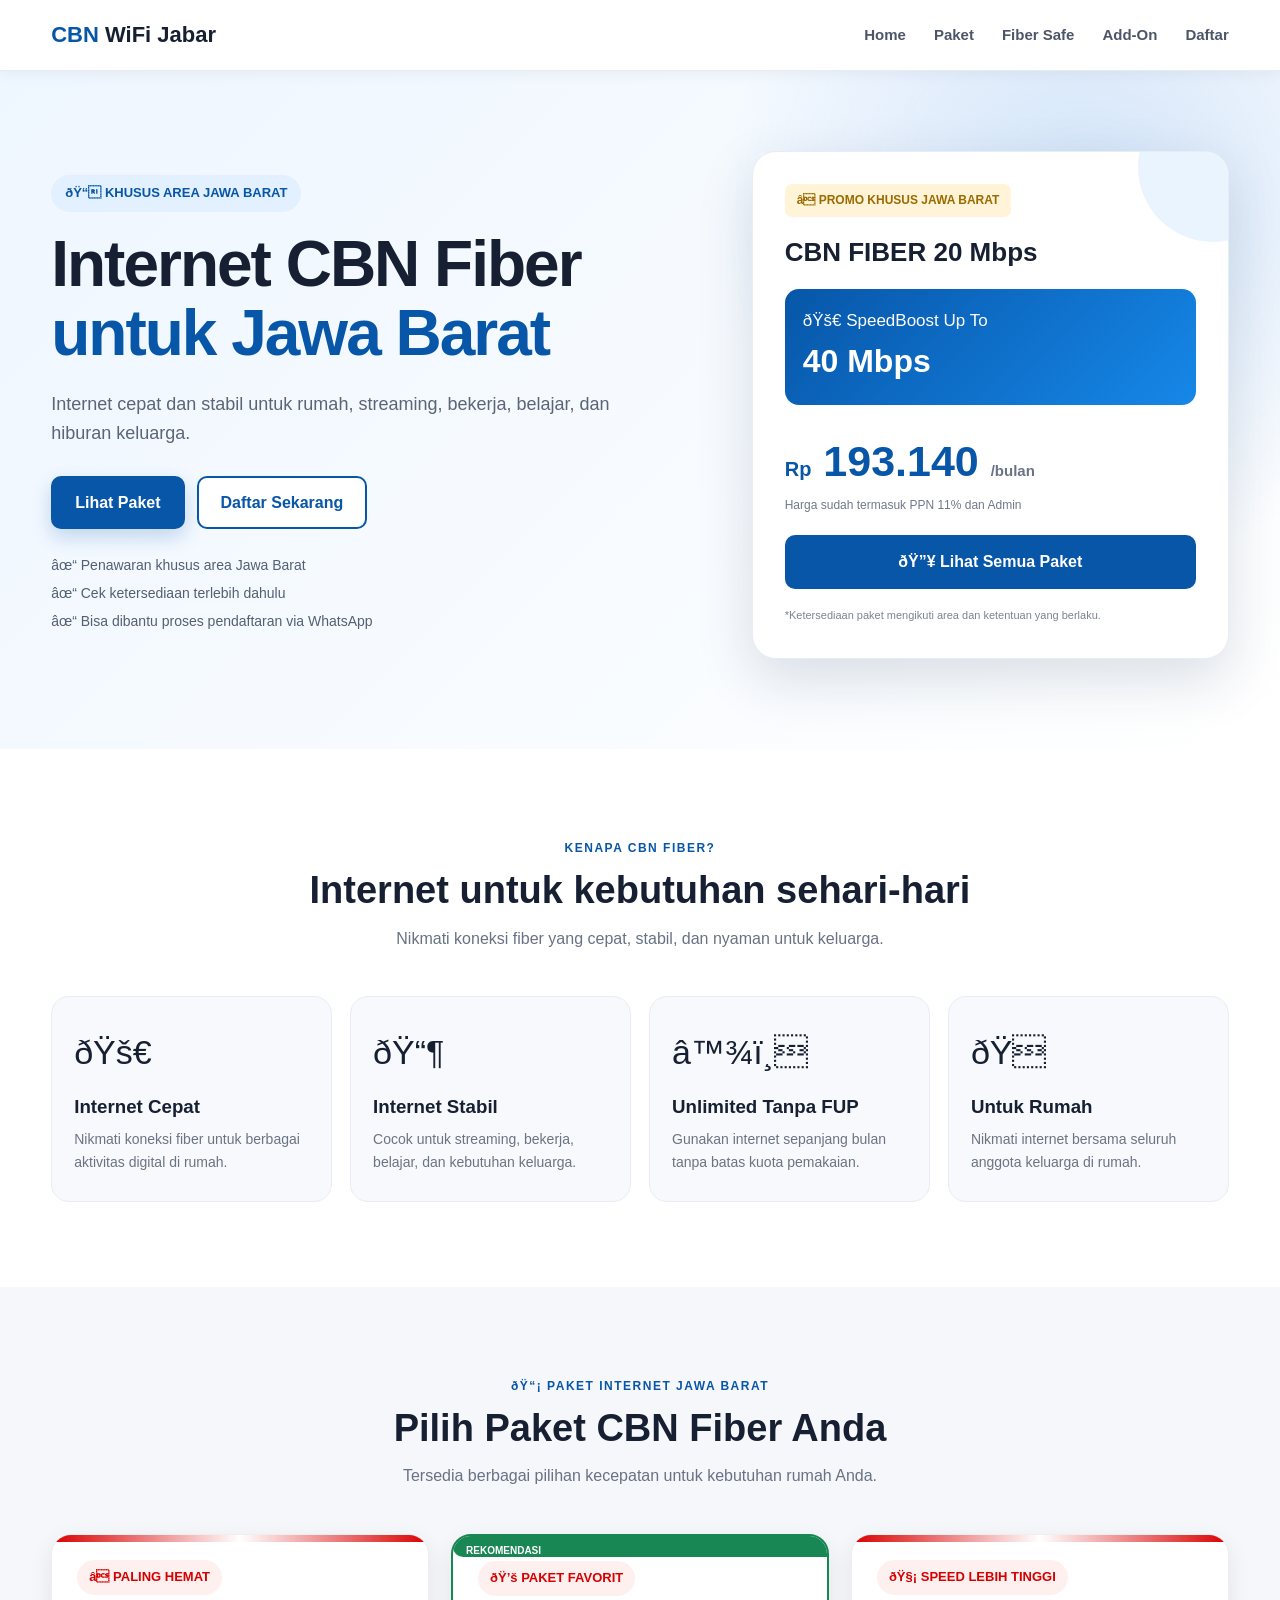
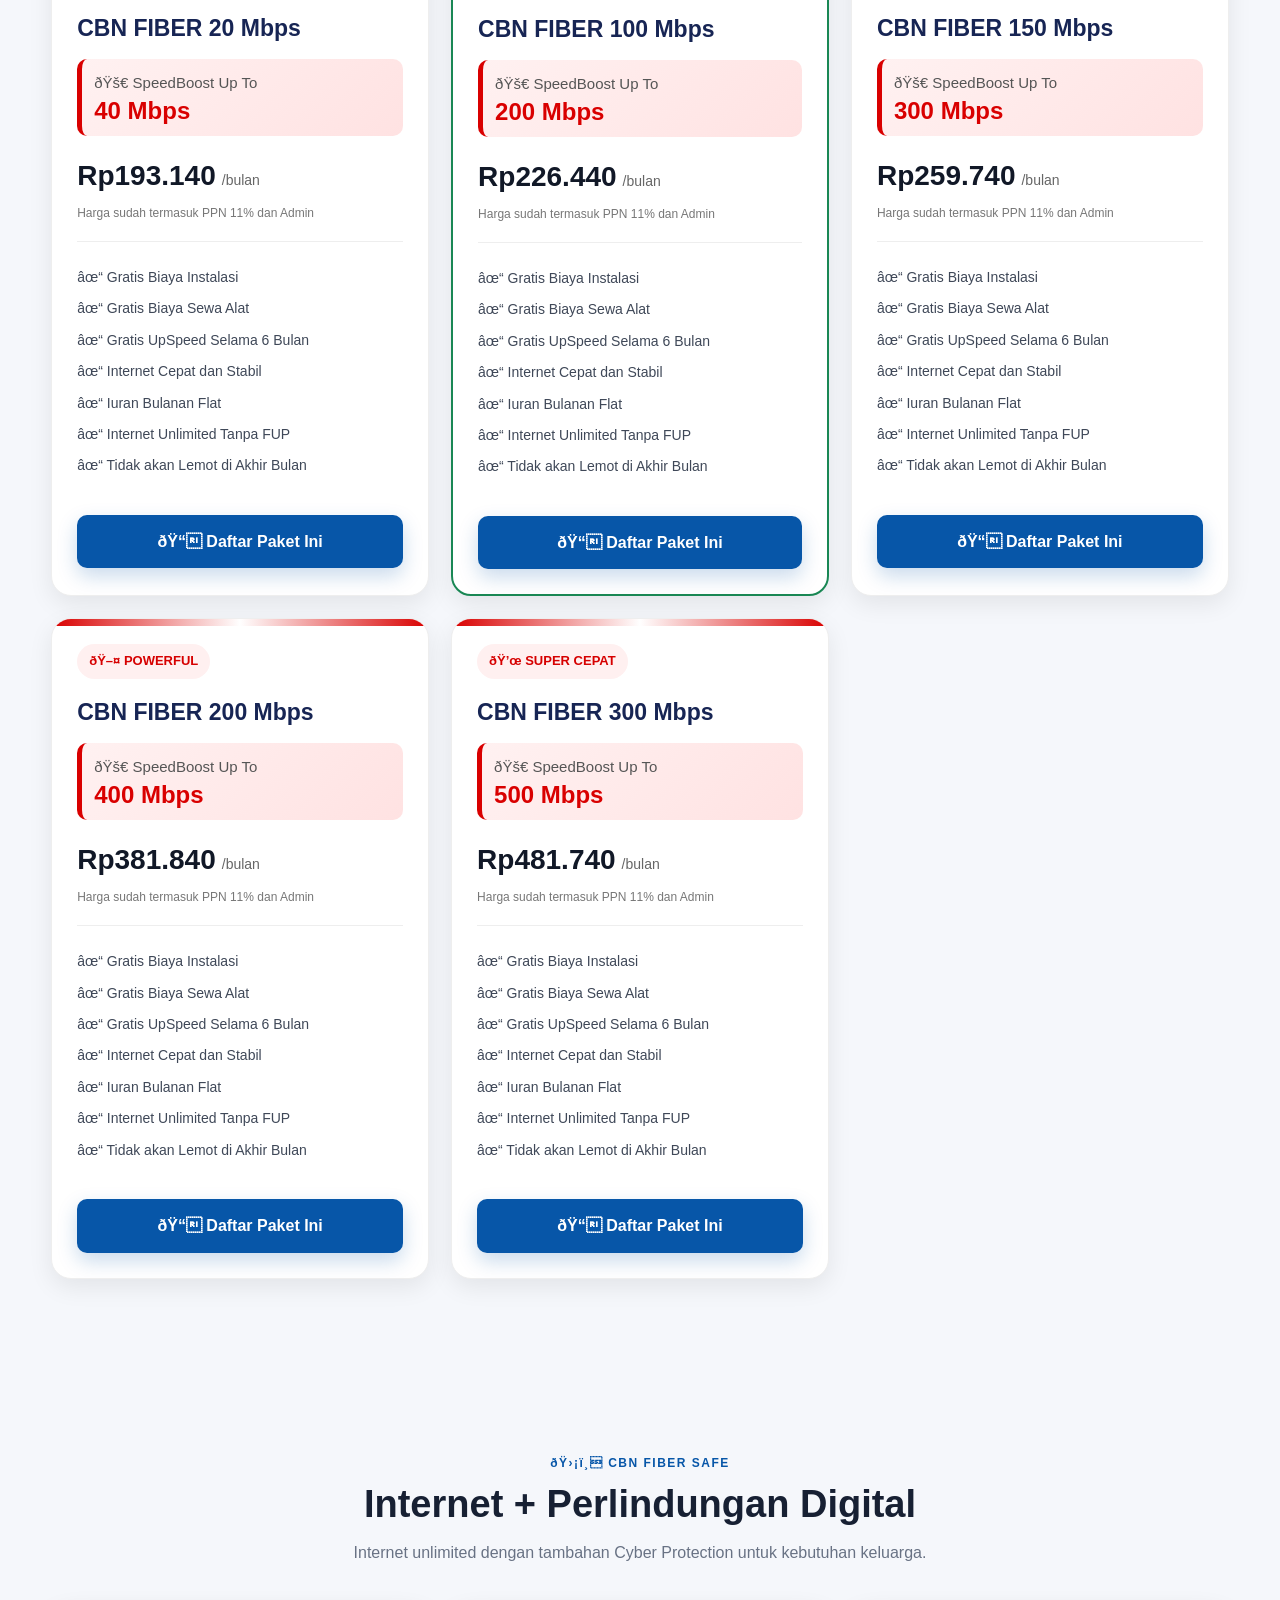
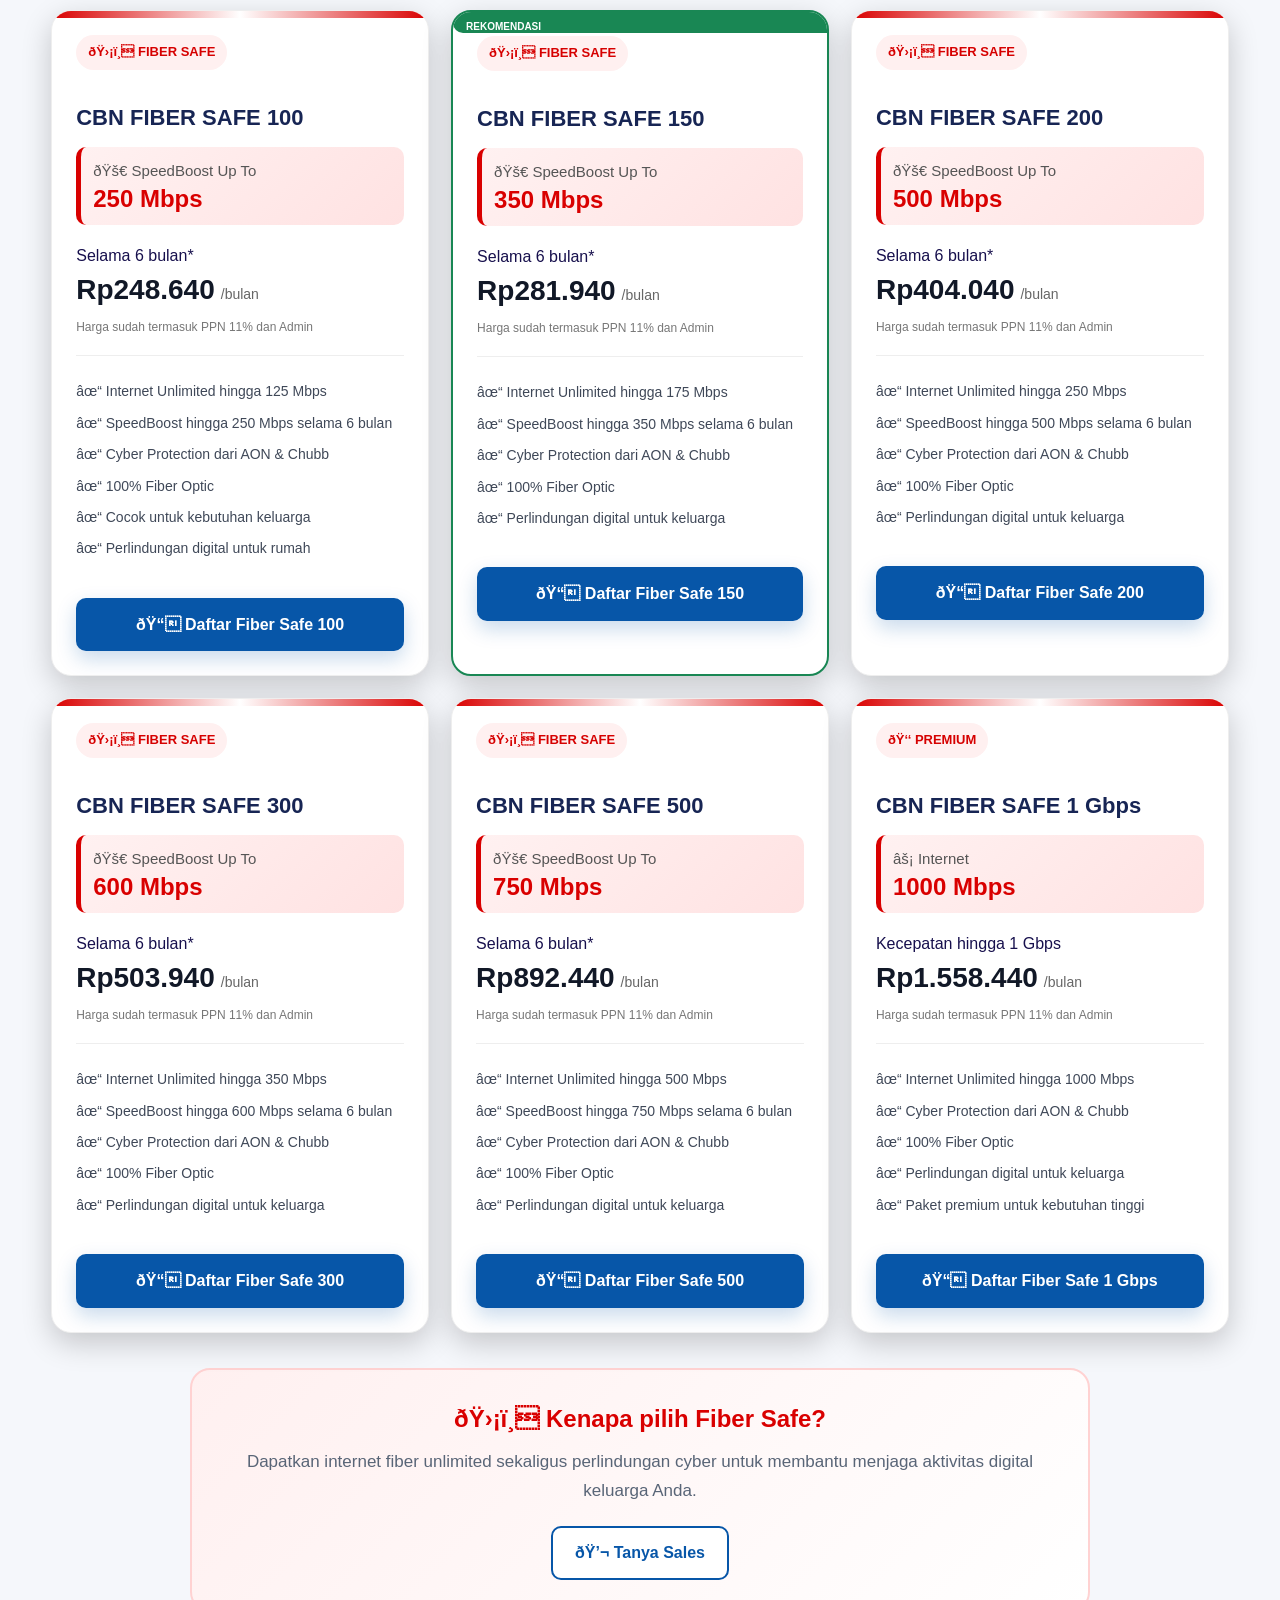
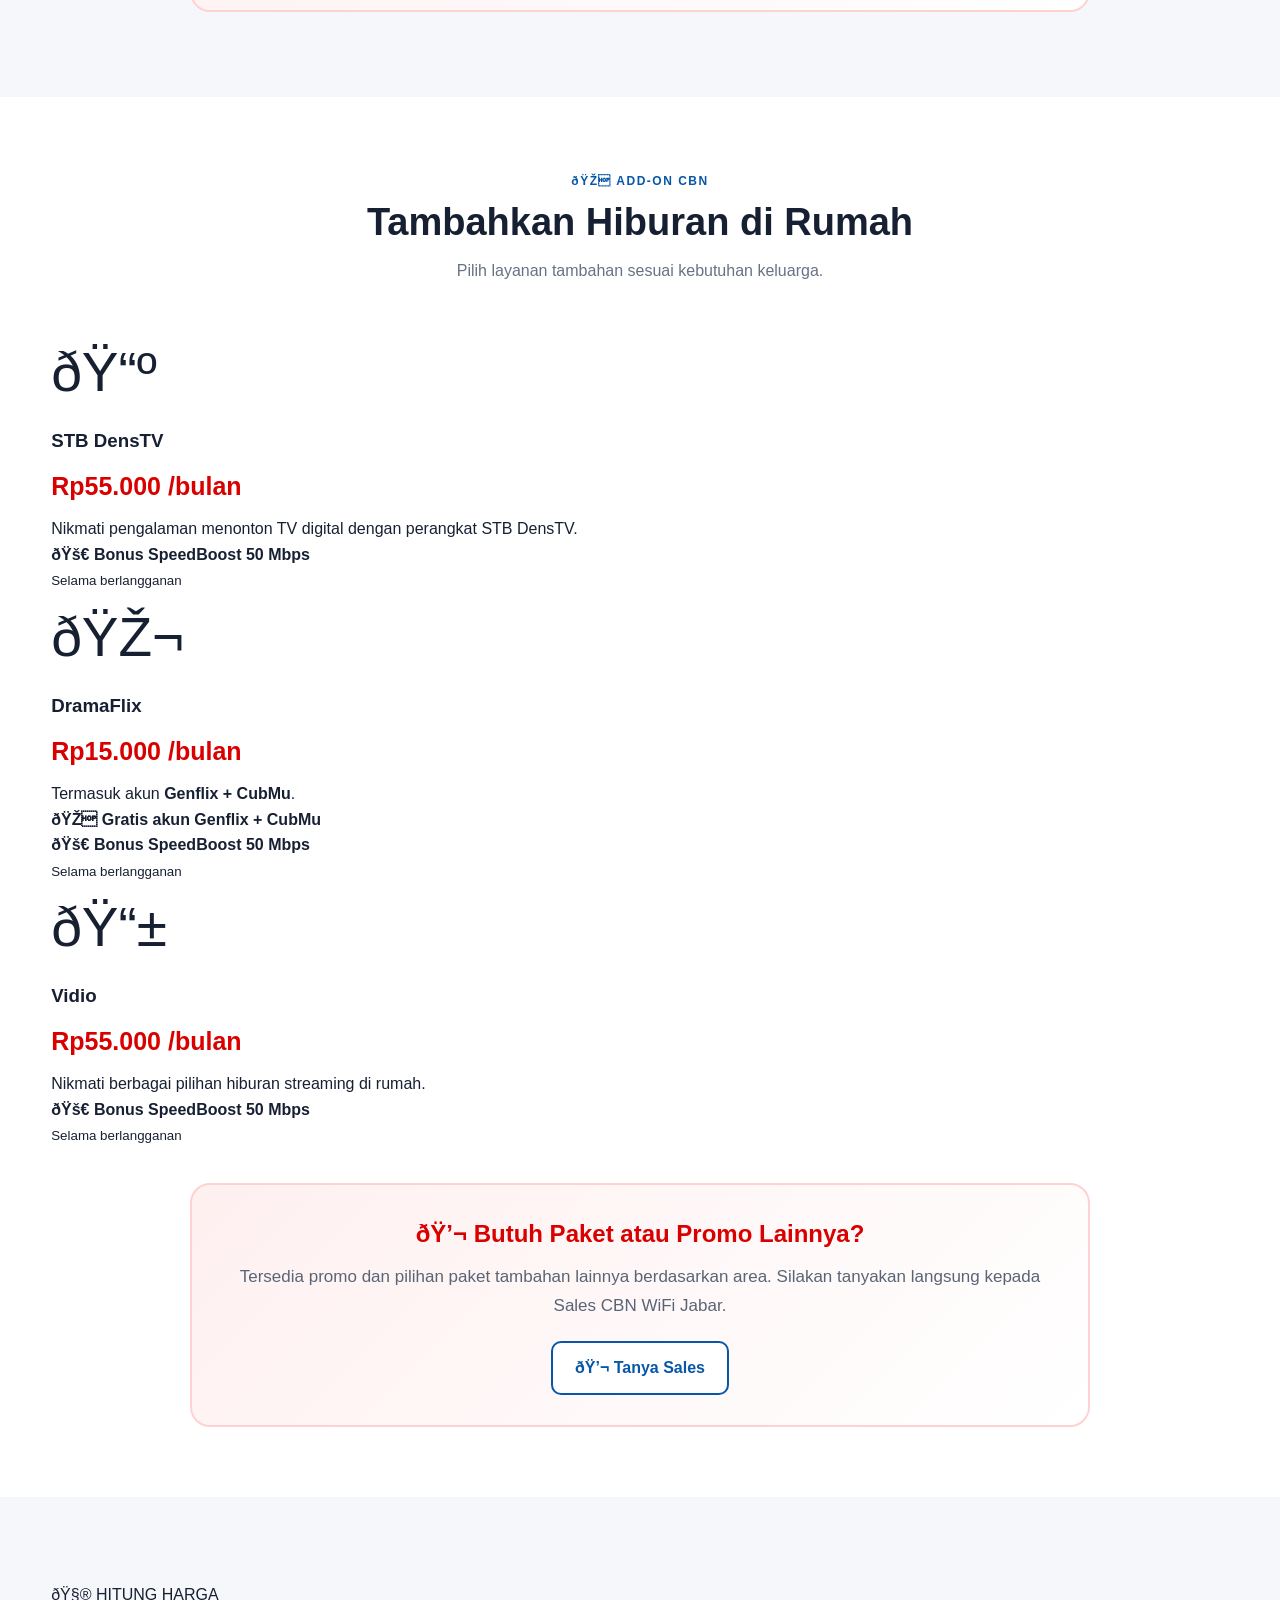
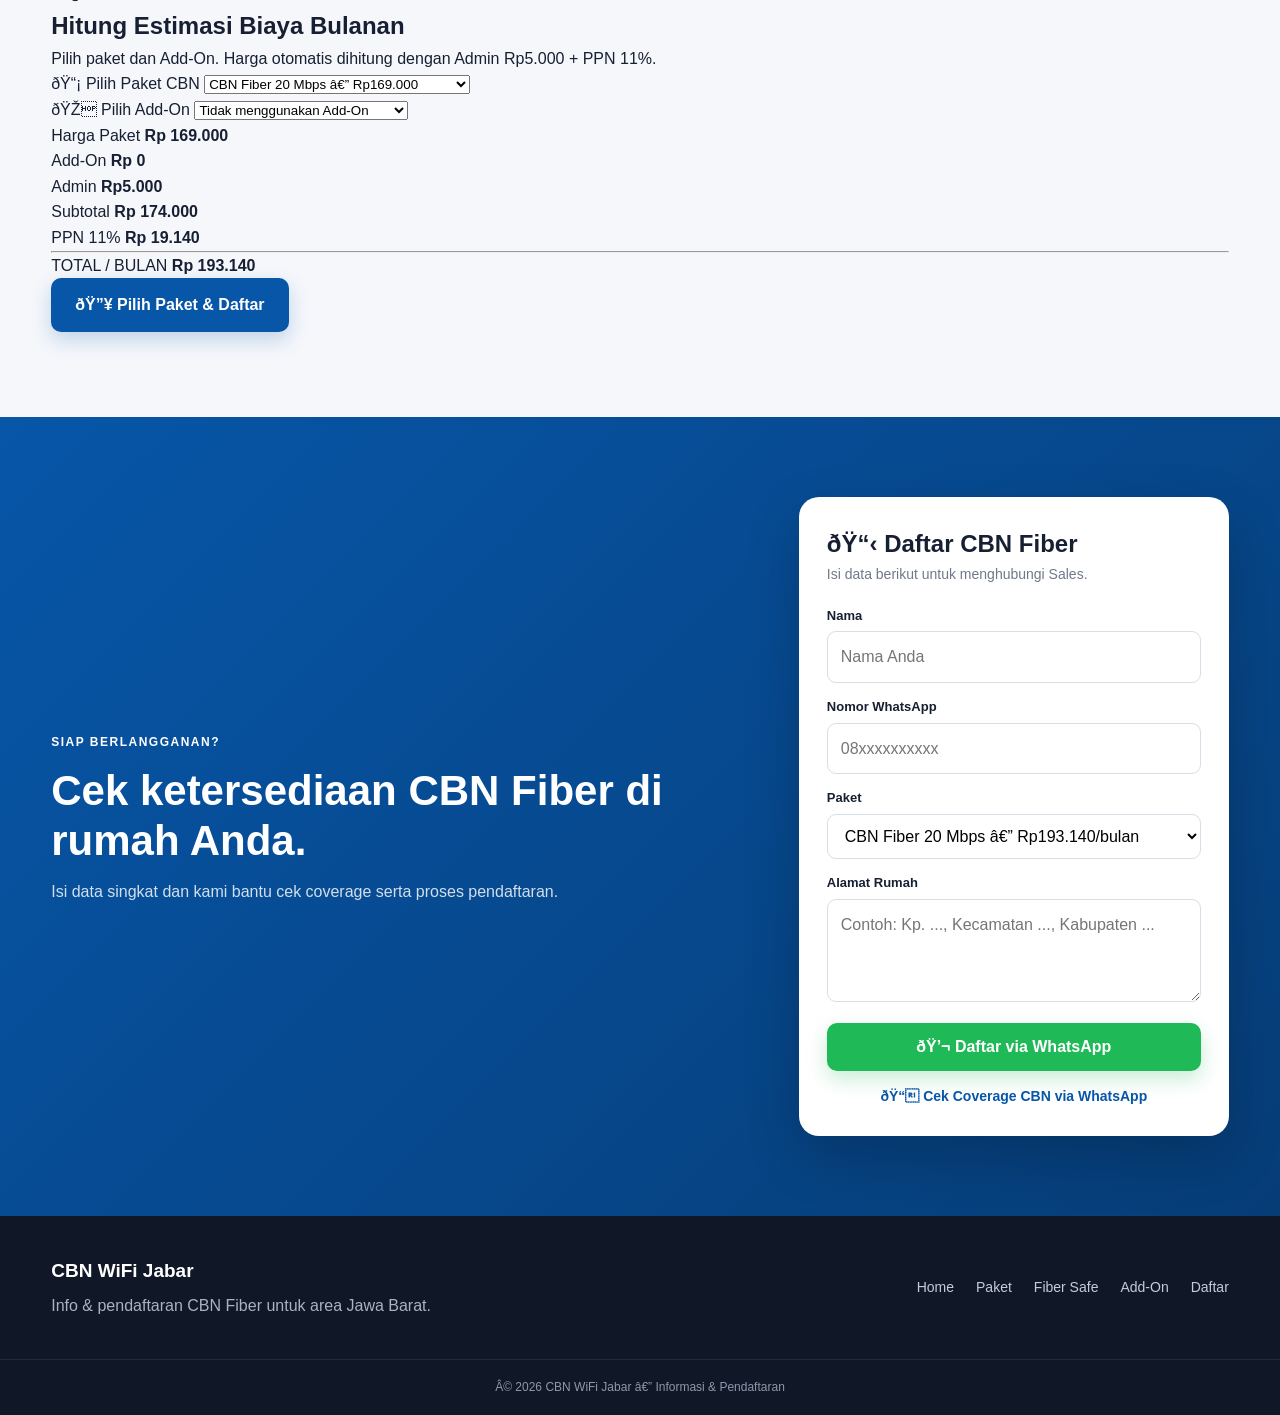
==== commit 702eb023: "Add Google Ads tag to website" ====
--- a/index.html
+++ b/index.html
@@ -1,12 +1,20 @@
-<!DOCTYPE html>
+﻿<!DOCTYPE html>
 <html lang="id">
 
 <head>
-
+<!-- Google tag (gtag.js) -->
+<script async src="https://www.googletagmanager.com/gtag/js?id=AW-18374836404"></script>
+<script>
+  window.dataLayer = window.dataLayer || [];
+  function gtag(){dataLayer.push(arguments);}
+  gtag('js', new Date());
+
+  gtag('config', 'AW-18374836404');
+</script>
 <meta charset="UTF-8">
 <meta name="viewport" content="width=device-width, initial-scale=1.0">
 
-<title>CBN WiFi Jabar — Info & Pendaftaran</title>
+<title>CBN WiFi Jabar â€” Info & Pendaftaran</title>
 
 <meta name="description"
 content="Info paket CBN Fiber Jawa Barat, Fiber Safe, Add-On, kalkulator harga, cek coverage dan pendaftaran melalui WhatsApp.">
@@ -14,6 +22,7 @@
 <link rel="stylesheet"
 href="/static/style.css">
 
+    <meta name="google-site-verification" content="615dpHmqVX5bkDs-CMvJQgLQG-CjFGNdq7LthcLF63E" />
 </head>
 
 
@@ -64,7 +73,7 @@
 <div class="hero-text">
 
 <div class="badge">
-📍 KHUSUS AREA JAWA BARAT
+ðŸ“ KHUSUS AREA JAWA BARAT
 </div>
 
 
@@ -110,13 +119,13 @@
 
 <div class="hero-info">
 
-✓ Penawaran khusus area Jawa Barat
+âœ“ Penawaran khusus area Jawa Barat
 <br>
 
-✓ Cek ketersediaan terlebih dahulu
+âœ“ Cek ketersediaan terlebih dahulu
 <br>
 
-✓ Bisa dibantu proses pendaftaran via WhatsApp
+âœ“ Bisa dibantu proses pendaftaran via WhatsApp
 
 </div>
 
@@ -127,7 +136,7 @@
 <div class="hero-card">
 
 <div class="card-label">
-⭐ PROMO KHUSUS JAWA BARAT
+â­ PROMO KHUSUS JAWA BARAT
 </div>
 
 
@@ -138,7 +147,7 @@
 
 <div class="hero-speedboost">
 
-🚀 SpeedBoost Up To
+ðŸš€ SpeedBoost Up To
 
 <strong>
 40 Mbps
@@ -168,7 +177,7 @@
 <a href="#paket"
 class="card-button">
 
-🔥 Lihat Semua Paket
+ðŸ”¥ Lihat Semua Paket
 
 </a>
 
@@ -224,7 +233,7 @@
 
 <div class="feature">
 
-<div class="icon">🚀</div>
+<div class="icon">ðŸš€</div>
 
 <h3>
 Internet Cepat
@@ -240,7 +249,7 @@
 
 <div class="feature">
 
-<div class="icon">📶</div>
+<div class="icon">ðŸ“¶</div>
 
 <h3>
 Internet Stabil
@@ -256,7 +265,7 @@
 
 <div class="feature">
 
-<div class="icon">♾️</div>
+<div class="icon">â™¾ï¸</div>
 
 <h3>
 Unlimited Tanpa FUP
@@ -272,7 +281,7 @@
 
 <div class="feature">
 
-<div class="icon">🏠</div>
+<div class="icon">ðŸ </div>
 
 <h3>
 Untuk Rumah
@@ -308,7 +317,7 @@
 <div class="section-title">
 
 <span>
-📡 PAKET INTERNET JAWA BARAT
+ðŸ“¡ PAKET INTERNET JAWA BARAT
 </span>
 
 <h2>
@@ -332,7 +341,7 @@
 <div class="package-card">
 
 <div class="package-badge">
-⭐ PALING HEMAT
+â­ PALING HEMAT
 </div>
 
 <h3>
@@ -340,7 +349,7 @@
 </h3>
 
 <div class="speedboost">
-🚀 SpeedBoost Up To
+ðŸš€ SpeedBoost Up To
 <strong>40 Mbps</strong>
 </div>
 
@@ -355,19 +364,19 @@
 
 <div class="package-body">
 
-<div>✓ Gratis Biaya Instalasi</div>
-<div>✓ Gratis Biaya Sewa Alat</div>
-<div>✓ Gratis UpSpeed Selama 6 Bulan</div>
-<div>✓ Internet Cepat dan Stabil</div>
-<div>✓ Iuran Bulanan Flat</div>
-<div>✓ Internet Unlimited Tanpa FUP</div>
-<div>✓ Tidak akan Lemot di Akhir Bulan</div>
+<div>âœ“ Gratis Biaya Instalasi</div>
+<div>âœ“ Gratis Biaya Sewa Alat</div>
+<div>âœ“ Gratis UpSpeed Selama 6 Bulan</div>
+<div>âœ“ Internet Cepat dan Stabil</div>
+<div>âœ“ Iuran Bulanan Flat</div>
+<div>âœ“ Internet Unlimited Tanpa FUP</div>
+<div>âœ“ Tidak akan Lemot di Akhir Bulan</div>
 
 </div>
 
 <a href="#daftar"
 class="btn btn-primary package-button">
-📍 Daftar Paket Ini
+ðŸ“ Daftar Paket Ini
 </a>
 
 </div>
@@ -379,7 +388,7 @@
 <div class="package-card">
 
 <div class="package-badge">
-💚 PAKET FAVORIT
+ðŸ’š PAKET FAVORIT
 </div>
 
 <h3>
@@ -387,7 +396,7 @@
 </h3>
 
 <div class="speedboost">
-🚀 SpeedBoost Up To
+ðŸš€ SpeedBoost Up To
 <strong>200 Mbps</strong>
 </div>
 
@@ -402,19 +411,19 @@
 
 <div class="package-body">
 
-<div>✓ Gratis Biaya Instalasi</div>
-<div>✓ Gratis Biaya Sewa Alat</div>
-<div>✓ Gratis UpSpeed Selama 6 Bulan</div>
-<div>✓ Internet Cepat dan Stabil</div>
-<div>✓ Iuran Bulanan Flat</div>
-<div>✓ Internet Unlimited Tanpa FUP</div>
-<div>✓ Tidak akan Lemot di Akhir Bulan</div>
+<div>âœ“ Gratis Biaya Instalasi</div>
+<div>âœ“ Gratis Biaya Sewa Alat</div>
+<div>âœ“ Gratis UpSpeed Selama 6 Bulan</div>
+<div>âœ“ Internet Cepat dan Stabil</div>
+<div>âœ“ Iuran Bulanan Flat</div>
+<div>âœ“ Internet Unlimited Tanpa FUP</div>
+<div>âœ“ Tidak akan Lemot di Akhir Bulan</div>
 
 </div>
 
 <a href="#daftar"
 class="btn btn-primary package-button">
-📍 Daftar Paket Ini
+ðŸ“ Daftar Paket Ini
 </a>
 
 </div>
@@ -426,7 +435,7 @@
 <div class="package-card">
 
 <div class="package-badge">
-🧡 SPEED LEBIH TINGGI
+ðŸ§¡ SPEED LEBIH TINGGI
 </div>
 
 <h3>
@@ -434,7 +443,7 @@
 </h3>
 
 <div class="speedboost">
-🚀 SpeedBoost Up To
+ðŸš€ SpeedBoost Up To
 <strong>300 Mbps</strong>
 </div>
 
@@ -449,19 +458,19 @@
 
 <div class="package-body">
 
-<div>✓ Gratis Biaya Instalasi</div>
-<div>✓ Gratis Biaya Sewa Alat</div>
-<div>✓ Gratis UpSpeed Selama 6 Bulan</div>
-<div>✓ Internet Cepat dan Stabil</div>
-<div>✓ Iuran Bulanan Flat</div>
-<div>✓ Internet Unlimited Tanpa FUP</div>
-<div>✓ Tidak akan Lemot di Akhir Bulan</div>
+<div>âœ“ Gratis Biaya Instalasi</div>
+<div>âœ“ Gratis Biaya Sewa Alat</div>
+<div>âœ“ Gratis UpSpeed Selama 6 Bulan</div>
+<div>âœ“ Internet Cepat dan Stabil</div>
+<div>âœ“ Iuran Bulanan Flat</div>
+<div>âœ“ Internet Unlimited Tanpa FUP</div>
+<div>âœ“ Tidak akan Lemot di Akhir Bulan</div>
 
 </div>
 
 <a href="#daftar"
 class="btn btn-primary package-button">
-📍 Daftar Paket Ini
+ðŸ“ Daftar Paket Ini
 </a>
 
 </div>
@@ -473,7 +482,7 @@
 <div class="package-card">
 
 <div class="package-badge">
-🖤 POWERFUL
+ðŸ–¤ POWERFUL
 </div>
 
 <h3>
@@ -481,7 +490,7 @@
 </h3>
 
 <div class="speedboost">
-🚀 SpeedBoost Up To
+ðŸš€ SpeedBoost Up To
 <strong>400 Mbps</strong>
 </div>
 
@@ -496,19 +505,19 @@
 
 <div class="package-body">
 
-<div>✓ Gratis Biaya Instalasi</div>
-<div>✓ Gratis Biaya Sewa Alat</div>
-<div>✓ Gratis UpSpeed Selama 6 Bulan</div>
-<div>✓ Internet Cepat dan Stabil</div>
-<div>✓ Iuran Bulanan Flat</div>
-<div>✓ Internet Unlimited Tanpa FUP</div>
-<div>✓ Tidak akan Lemot di Akhir Bulan</div>
+<div>âœ“ Gratis Biaya Instalasi</div>
+<div>âœ“ Gratis Biaya Sewa Alat</div>
+<div>âœ“ Gratis UpSpeed Selama 6 Bulan</div>
+<div>âœ“ Internet Cepat dan Stabil</div>
+<div>âœ“ Iuran Bulanan Flat</div>
+<div>âœ“ Internet Unlimited Tanpa FUP</div>
+<div>âœ“ Tidak akan Lemot di Akhir Bulan</div>
 
 </div>
 
 <a href="#daftar"
 class="btn btn-primary package-button">
-📍 Daftar Paket Ini
+ðŸ“ Daftar Paket Ini
 </a>
 
 </div>
@@ -520,7 +529,7 @@
 <div class="package-card">
 
 <div class="package-badge">
-💜 SUPER CEPAT
+ðŸ’œ SUPER CEPAT
 </div>
 
 <h3>
@@ -528,7 +537,7 @@
 </h3>
 
 <div class="speedboost">
-🚀 SpeedBoost Up To
+ðŸš€ SpeedBoost Up To
 <strong>500 Mbps</strong>
 </div>
 
@@ -543,19 +552,19 @@
 
 <div class="package-body">
 
-<div>✓ Gratis Biaya Instalasi</div>
-<div>✓ Gratis Biaya Sewa Alat</div>
-<div>✓ Gratis UpSpeed Selama 6 Bulan</div>
-<div>✓ Internet Cepat dan Stabil</div>
-<div>✓ Iuran Bulanan Flat</div>
-<div>✓ Internet Unlimited Tanpa FUP</div>
-<div>✓ Tidak akan Lemot di Akhir Bulan</div>
+<div>âœ“ Gratis Biaya Instalasi</div>
+<div>âœ“ Gratis Biaya Sewa Alat</div>
+<div>âœ“ Gratis UpSpeed Selama 6 Bulan</div>
+<div>âœ“ Internet Cepat dan Stabil</div>
+<div>âœ“ Iuran Bulanan Flat</div>
+<div>âœ“ Internet Unlimited Tanpa FUP</div>
+<div>âœ“ Tidak akan Lemot di Akhir Bulan</div>
 
 </div>
 
 <a href="#daftar"
 class="btn btn-primary package-button">
-📍 Daftar Paket Ini
+ðŸ“ Daftar Paket Ini
 </a>
 
 </div>
@@ -583,7 +592,7 @@
 <div class="section-title">
 
 <span>
-🛡️ CBN FIBER SAFE
+ðŸ›¡ï¸ CBN FIBER SAFE
 </span>
 
 <h2>
@@ -607,7 +616,7 @@
 <div class="package-card safe-card">
 
 <div class="package-badge">
-🛡️ FIBER SAFE
+ðŸ›¡ï¸ FIBER SAFE
 </div>
 
 <h3>
@@ -615,7 +624,7 @@
 </h3>
 
 <div class="speedboost">
-🚀 SpeedBoost Up To
+ðŸš€ SpeedBoost Up To
 <strong>250 Mbps</strong>
 </div>
 
@@ -634,18 +643,18 @@
 
 <div class="package-body">
 
-<div>✓ Internet Unlimited hingga 125 Mbps</div>
-<div>✓ SpeedBoost hingga 250 Mbps selama 6 bulan</div>
-<div>✓ Cyber Protection dari AON & Chubb</div>
-<div>✓ 100% Fiber Optic</div>
-<div>✓ Cocok untuk kebutuhan keluarga</div>
-<div>✓ Perlindungan digital untuk rumah</div>
+<div>âœ“ Internet Unlimited hingga 125 Mbps</div>
+<div>âœ“ SpeedBoost hingga 250 Mbps selama 6 bulan</div>
+<div>âœ“ Cyber Protection dari AON & Chubb</div>
+<div>âœ“ 100% Fiber Optic</div>
+<div>âœ“ Cocok untuk kebutuhan keluarga</div>
+<div>âœ“ Perlindungan digital untuk rumah</div>
 
 </div>
 
 <a href="#daftar"
 class="btn btn-primary package-button">
-📍 Daftar Fiber Safe 100
+ðŸ“ Daftar Fiber Safe 100
 </a>
 
 </div>
@@ -657,7 +666,7 @@
 <div class="package-card safe-card">
 
 <div class="package-badge">
-🛡️ FIBER SAFE
+ðŸ›¡ï¸ FIBER SAFE
 </div>
 
 <h3>
@@ -665,7 +674,7 @@
 </h3>
 
 <div class="speedboost">
-🚀 SpeedBoost Up To
+ðŸš€ SpeedBoost Up To
 <strong>350 Mbps</strong>
 </div>
 
@@ -684,17 +693,17 @@
 
 <div class="package-body">
 
-<div>✓ Internet Unlimited hingga 175 Mbps</div>
-<div>✓ SpeedBoost hingga 350 Mbps selama 6 bulan</div>
-<div>✓ Cyber Protection dari AON & Chubb</div>
-<div>✓ 100% Fiber Optic</div>
-<div>✓ Perlindungan digital untuk keluarga</div>
+<div>âœ“ Internet Unlimited hingga 175 Mbps</div>
+<div>âœ“ SpeedBoost hingga 350 Mbps selama 6 bulan</div>
+<div>âœ“ Cyber Protection dari AON & Chubb</div>
+<div>âœ“ 100% Fiber Optic</div>
+<div>âœ“ Perlindungan digital untuk keluarga</div>
 
 </div>
 
 <a href="#daftar"
 class="btn btn-primary package-button">
-📍 Daftar Fiber Safe 150
+ðŸ“ Daftar Fiber Safe 150
 </a>
 
 </div>
@@ -706,7 +715,7 @@
 <div class="package-card safe-card">
 
 <div class="package-badge">
-🛡️ FIBER SAFE
+ðŸ›¡ï¸ FIBER SAFE
 </div>
 
 <h3>
@@ -714,7 +723,7 @@
 </h3>
 
 <div class="speedboost">
-🚀 SpeedBoost Up To
+ðŸš€ SpeedBoost Up To
 <strong>500 Mbps</strong>
 </div>
 
@@ -733,17 +742,17 @@
 
 <div class="package-body">
 
-<div>✓ Internet Unlimited hingga 250 Mbps</div>
-<div>✓ SpeedBoost hingga 500 Mbps selama 6 bulan</div>
-<div>✓ Cyber Protection dari AON & Chubb</div>
-<div>✓ 100% Fiber Optic</div>
-<div>✓ Perlindungan digital untuk keluarga</div>
+<div>âœ“ Internet Unlimited hingga 250 Mbps</div>
+<div>âœ“ SpeedBoost hingga 500 Mbps selama 6 bulan</div>
+<div>âœ“ Cyber Protection dari AON & Chubb</div>
+<div>âœ“ 100% Fiber Optic</div>
+<div>âœ“ Perlindungan digital untuk keluarga</div>
 
 </div>
 
 <a href="#daftar"
 class="btn btn-primary package-button">
-📍 Daftar Fiber Safe 200
+ðŸ“ Daftar Fiber Safe 200
 </a>
 
 </div>
@@ -755,7 +764,7 @@
 <div class="package-card safe-card">
 
 <div class="package-badge">
-🛡️ FIBER SAFE
+ðŸ›¡ï¸ FIBER SAFE
 </div>
 
 <h3>
@@ -763,7 +772,7 @@
 </h3>
 
 <div class="speedboost">
-🚀 SpeedBoost Up To
+ðŸš€ SpeedBoost Up To
 <strong>600 Mbps</strong>
 </div>
 
@@ -782,17 +791,17 @@
 
 <div class="package-body">
 
-<div>✓ Internet Unlimited hingga 350 Mbps</div>
-<div>✓ SpeedBoost hingga 600 Mbps selama 6 bulan</div>
-<div>✓ Cyber Protection dari AON & Chubb</div>
-<div>✓ 100% Fiber Optic</div>
-<div>✓ Perlindungan digital untuk keluarga</div>
+<div>âœ“ Internet Unlimited hingga 350 Mbps</div>
+<div>âœ“ SpeedBoost hingga 600 Mbps selama 6 bulan</div>
+<div>âœ“ Cyber Protection dari AON & Chubb</div>
+<div>âœ“ 100% Fiber Optic</div>
+<div>âœ“ Perlindungan digital untuk keluarga</div>
 
 </div>
 
 <a href="#daftar"
 class="btn btn-primary package-button">
-📍 Daftar Fiber Safe 300
+ðŸ“ Daftar Fiber Safe 300
 </a>
 
 </div>
@@ -804,7 +813,7 @@
 <div class="package-card safe-card">
 
 <div class="package-badge">
-🛡️ FIBER SAFE
+ðŸ›¡ï¸ FIBER SAFE
 </div>
 
 <h3>
@@ -812,7 +821,7 @@
 </h3>
 
 <div class="speedboost">
-🚀 SpeedBoost Up To
+ðŸš€ SpeedBoost Up To
 <strong>750 Mbps</strong>
 </div>
 
@@ -831,17 +840,17 @@
 
 <div class="package-body">
 
-<div>✓ Internet Unlimited hingga 500 Mbps</div>
-<div>✓ SpeedBoost hingga 750 Mbps selama 6 bulan</div>
-<div>✓ Cyber Protection dari AON & Chubb</div>
-<div>✓ 100% Fiber Optic</div>
-<div>✓ Perlindungan digital untuk keluarga</div>
+<div>âœ“ Internet Unlimited hingga 500 Mbps</div>
+<div>âœ“ SpeedBoost hingga 750 Mbps selama 6 bulan</div>
+<div>âœ“ Cyber Protection dari AON & Chubb</div>
+<div>âœ“ 100% Fiber Optic</div>
+<div>âœ“ Perlindungan digital untuk keluarga</div>
 
 </div>
 
 <a href="#daftar"
 class="btn btn-primary package-button">
-📍 Daftar Fiber Safe 500
+ðŸ“ Daftar Fiber Safe 500
 </a>
 
 </div>
@@ -853,7 +862,7 @@
 <div class="package-card safe-card">
 
 <div class="package-badge">
-👑 PREMIUM
+ðŸ‘‘ PREMIUM
 </div>
 
 <h3>
@@ -861,7 +870,7 @@
 </h3>
 
 <div class="speedboost">
-⚡ Internet
+âš¡ Internet
 <strong>1000 Mbps</strong>
 </div>
 
@@ -880,17 +889,17 @@
 
 <div class="package-body">
 
-<div>✓ Internet Unlimited hingga 1000 Mbps</div>
-<div>✓ Cyber Protection dari AON & Chubb</div>
-<div>✓ 100% Fiber Optic</div>
-<div>✓ Perlindungan digital untuk keluarga</div>
-<div>✓ Paket premium untuk kebutuhan tinggi</div>
+<div>âœ“ Internet Unlimited hingga 1000 Mbps</div>
+<div>âœ“ Cyber Protection dari AON & Chubb</div>
+<div>âœ“ 100% Fiber Optic</div>
+<div>âœ“ Perlindungan digital untuk keluarga</div>
+<div>âœ“ Paket premium untuk kebutuhan tinggi</div>
 
 </div>
 
 <a href="#daftar"
 class="btn btn-primary package-button">
-📍 Daftar Fiber Safe 1 Gbps
+ðŸ“ Daftar Fiber Safe 1 Gbps
 </a>
 
 </div>
@@ -903,7 +912,7 @@
 <div class="other-package">
 
 <strong>
-🛡️ Kenapa pilih Fiber Safe?
+ðŸ›¡ï¸ Kenapa pilih Fiber Safe?
 </strong>
 
 <p>
@@ -914,7 +923,7 @@
 
 <a href="#daftar"
 class="btn btn-outline">
-💬 Tanya Sales
+ðŸ’¬ Tanya Sales
 </a>
 
 </div>
@@ -940,7 +949,7 @@
 <div class="section-title">
 
 <span>
-🎁 ADD-ON CBN
+ðŸŽ ADD-ON CBN
 </span>
 
 <h2>
@@ -963,7 +972,7 @@
 <div class="addon-info">
 
 <div class="addon-icon">
-📺
+ðŸ“º
 </div>
 
 <h3>
@@ -981,7 +990,7 @@
 </p>
 
 <strong>
-🚀 Bonus SpeedBoost 50 Mbps
+ðŸš€ Bonus SpeedBoost 50 Mbps
 </strong>
 
 <br>
@@ -999,7 +1008,7 @@
 <div class="addon-info">
 
 <div class="addon-icon">
-🎬
+ðŸŽ¬
 </div>
 
 <h3>
@@ -1017,13 +1026,13 @@
 </p>
 
 <strong>
-🎁 Gratis akun Genflix + CubMu
+ðŸŽ Gratis akun Genflix + CubMu
 </strong>
 
 <br>
 
 <strong>
-🚀 Bonus SpeedBoost 50 Mbps
+ðŸš€ Bonus SpeedBoost 50 Mbps
 </strong>
 
 <br>
@@ -1041,7 +1050,7 @@
 <div class="addon-info">
 
 <div class="addon-icon">
-📱
+ðŸ“±
 </div>
 
 <h3>
@@ -1059,7 +1068,7 @@
 </p>
 
 <strong>
-🚀 Bonus SpeedBoost 50 Mbps
+ðŸš€ Bonus SpeedBoost 50 Mbps
 </strong>
 
 <br>
@@ -1078,7 +1087,7 @@
 <div class="other-package">
 
 <strong>
-💬 Butuh Paket atau Promo Lainnya?
+ðŸ’¬ Butuh Paket atau Promo Lainnya?
 </strong>
 
 <p>
@@ -1089,7 +1098,7 @@
 
 <a href="#daftar"
 class="btn btn-outline">
-💬 Tanya Sales
+ðŸ’¬ Tanya Sales
 </a>
 
 </div>
@@ -1118,7 +1127,7 @@
 <div class="calculator-title">
 
 <span>
-🧮 HITUNG HARGA
+ðŸ§® HITUNG HARGA
 </span>
 
 <h2>
@@ -1137,53 +1146,53 @@
 <div class="calculator-group">
 
 <label for="calculatorPaket">
-📡 Pilih Paket CBN
+ðŸ“¡ Pilih Paket CBN
 </label>
 
 <select id="calculatorPaket">
 
 <option value="169000">
-CBN Fiber 20 Mbps — Rp169.000
+CBN Fiber 20 Mbps â€” Rp169.000
 </option>
 
 <option value="199000">
-CBN Fiber 100 Mbps — Rp199.000
+CBN Fiber 100 Mbps â€” Rp199.000
 </option>
 
 <option value="229000">
-CBN Fiber 150 Mbps — Rp229.000
+CBN Fiber 150 Mbps â€” Rp229.000
 </option>
 
 <option value="339000">
-CBN Fiber 200 Mbps — Rp339.000
+CBN Fiber 200 Mbps â€” Rp339.000
 </option>
 
 <option value="429000">
-CBN Fiber 300 Mbps — Rp429.000
+CBN Fiber 300 Mbps â€” Rp429.000
 </option>
 
 <option value="219000">
-CBN Fiber Safe 100 — Rp219.000
+CBN Fiber Safe 100 â€” Rp219.000
 </option>
 
 <option value="249000">
-CBN Fiber Safe 150 — Rp249.000
+CBN Fiber Safe 150 â€” Rp249.000
 </option>
 
 <option value="359000">
-CBN Fiber Safe 200 — Rp359.000
+CBN Fiber Safe 200 â€” Rp359.000
 </option>
 
 <option value="449000">
-CBN Fiber Safe 300 — Rp449.000
+CBN Fiber Safe 300 â€” Rp449.000
 </option>
 
 <option value="799000">
-CBN Fiber Safe 500 — Rp799.000
+CBN Fiber Safe 500 â€” Rp799.000
 </option>
 
 <option value="1399000">
-CBN Fiber Safe 1 Gbps — Rp1.399.000
+CBN Fiber Safe 1 Gbps â€” Rp1.399.000
 </option>
 
 </select>
@@ -1195,7 +1204,7 @@
 <div class="calculator-group">
 
 <label for="calculatorAddon">
-🎁 Pilih Add-On
+ðŸŽ Pilih Add-On
 </label>
 
 <select id="calculatorAddon">
@@ -1205,15 +1214,15 @@
 </option>
 
 <option value="55000">
-📺 STB DensTV — Rp55.000
+ðŸ“º STB DensTV â€” Rp55.000
 </option>
 
 <option value="15000">
-🎬 DramaFlix — Rp15.000
+ðŸŽ¬ DramaFlix â€” Rp15.000
 </option>
 
 <option value="55000">
-📱 Vidio — Rp55.000
+ðŸ“± Vidio â€” Rp55.000
 </option>
 
 </select>
@@ -1226,7 +1235,7 @@
 class="addon-bonus-alert"
 style="display:none;">
 
-🚀 <strong>BONUS SPEEDBOOST 50 Mbps</strong>
+ðŸš€ <strong>BONUS SPEEDBOOST 50 Mbps</strong>
 
 <br>
 
@@ -1242,7 +1251,7 @@
 class="addon-bonus-alert"
 style="display:none;">
 
-🎁 <strong>DramaFlix termasuk Genflix + CubMu</strong>
+ðŸŽ <strong>DramaFlix termasuk Genflix + CubMu</strong>
 
 </div>
 
@@ -1339,7 +1348,7 @@
 <a href="#daftar"
 class="btn btn-primary calculator-button">
 
-🔥 Pilih Paket & Daftar
+ðŸ”¥ Pilih Paket & Daftar
 
 </a>
 
@@ -1386,7 +1395,7 @@
 <div class="registration-card">
 
 <h3>
-📋 Daftar CBN Fiber
+ðŸ“‹ Daftar CBN Fiber
 </h3>
 
 <p>
@@ -1434,47 +1443,47 @@
 <select id="paketPelanggan">
 
 <option>
-CBN Fiber 20 Mbps — Rp193.140/bulan
+CBN Fiber 20 Mbps â€” Rp193.140/bulan
 </option>
 
 <option>
-CBN Fiber 100 Mbps — Rp226.440/bulan
+CBN Fiber 100 Mbps â€” Rp226.440/bulan
 </option>
 
 <option>
-CBN Fiber 150 Mbps — Rp259.740/bulan
+CBN Fiber 150 Mbps â€” Rp259.740/bulan
 </option>
 
 <option>
-CBN Fiber 200 Mbps — Rp381.840/bulan
+CBN Fiber 200 Mbps â€” Rp381.840/bulan
 </option>
 
 <option>
-CBN Fiber 300 Mbps — Rp481.740/bulan
+CBN Fiber 300 Mbps â€” Rp481.740/bulan
 </option>
 
 <option>
-CBN Fiber Safe 100 — Rp248.640/bulan
+CBN Fiber Safe 100 â€” Rp248.640/bulan
 </option>
 
 <option>
-CBN Fiber Safe 150 — Rp281.940/bulan
+CBN Fiber Safe 150 â€” Rp281.940/bulan
 </option>
 
 <option>
-CBN Fiber Safe 200 — Rp404.040/bulan
+CBN Fiber Safe 200 â€” Rp404.040/bulan
 </option>
 
 <option>
-CBN Fiber Safe 300 — Rp503.940/bulan
+CBN Fiber Safe 300 â€” Rp503.940/bulan
 </option>
 
 <option>
-CBN Fiber Safe 500 — Rp892.440/bulan
+CBN Fiber Safe 500 â€” Rp892.440/bulan
 </option>
 
 <option>
-CBN Fiber Safe 1 Gbps — Rp1.558.440/bulan
+CBN Fiber Safe 1 Gbps â€” Rp1.558.440/bulan
 </option>
 
 </select>
@@ -1503,7 +1512,7 @@
 class="btn btn-whatsapp registration-button"
 onclick="kirimWhatsApp()">
 
-💬 Daftar via WhatsApp
+ðŸ’¬ Daftar via WhatsApp
 
 </button>
 
@@ -1513,7 +1522,7 @@
 href="https://wa.me/6288901429089?text=Halo%20Kak,%20saya%20mau%20cek%20coverage%20CBN.%20Saya%20akan%20kirim%20lokasi%20%2F%20shareloc%20saya."
 class="coverage-link">
 
-📍 Cek Coverage CBN via WhatsApp
+ðŸ“ Cek Coverage CBN via WhatsApp
 
 </a>
 
@@ -1582,7 +1591,7 @@
 
 <div class="copyright">
 
-© 2026 CBN WiFi Jabar —
+Â© 2026 CBN WiFi Jabar â€”
 Informasi & Pendaftaran
 
 </div>
@@ -1925,3 +1934,4 @@
 
 
 
+
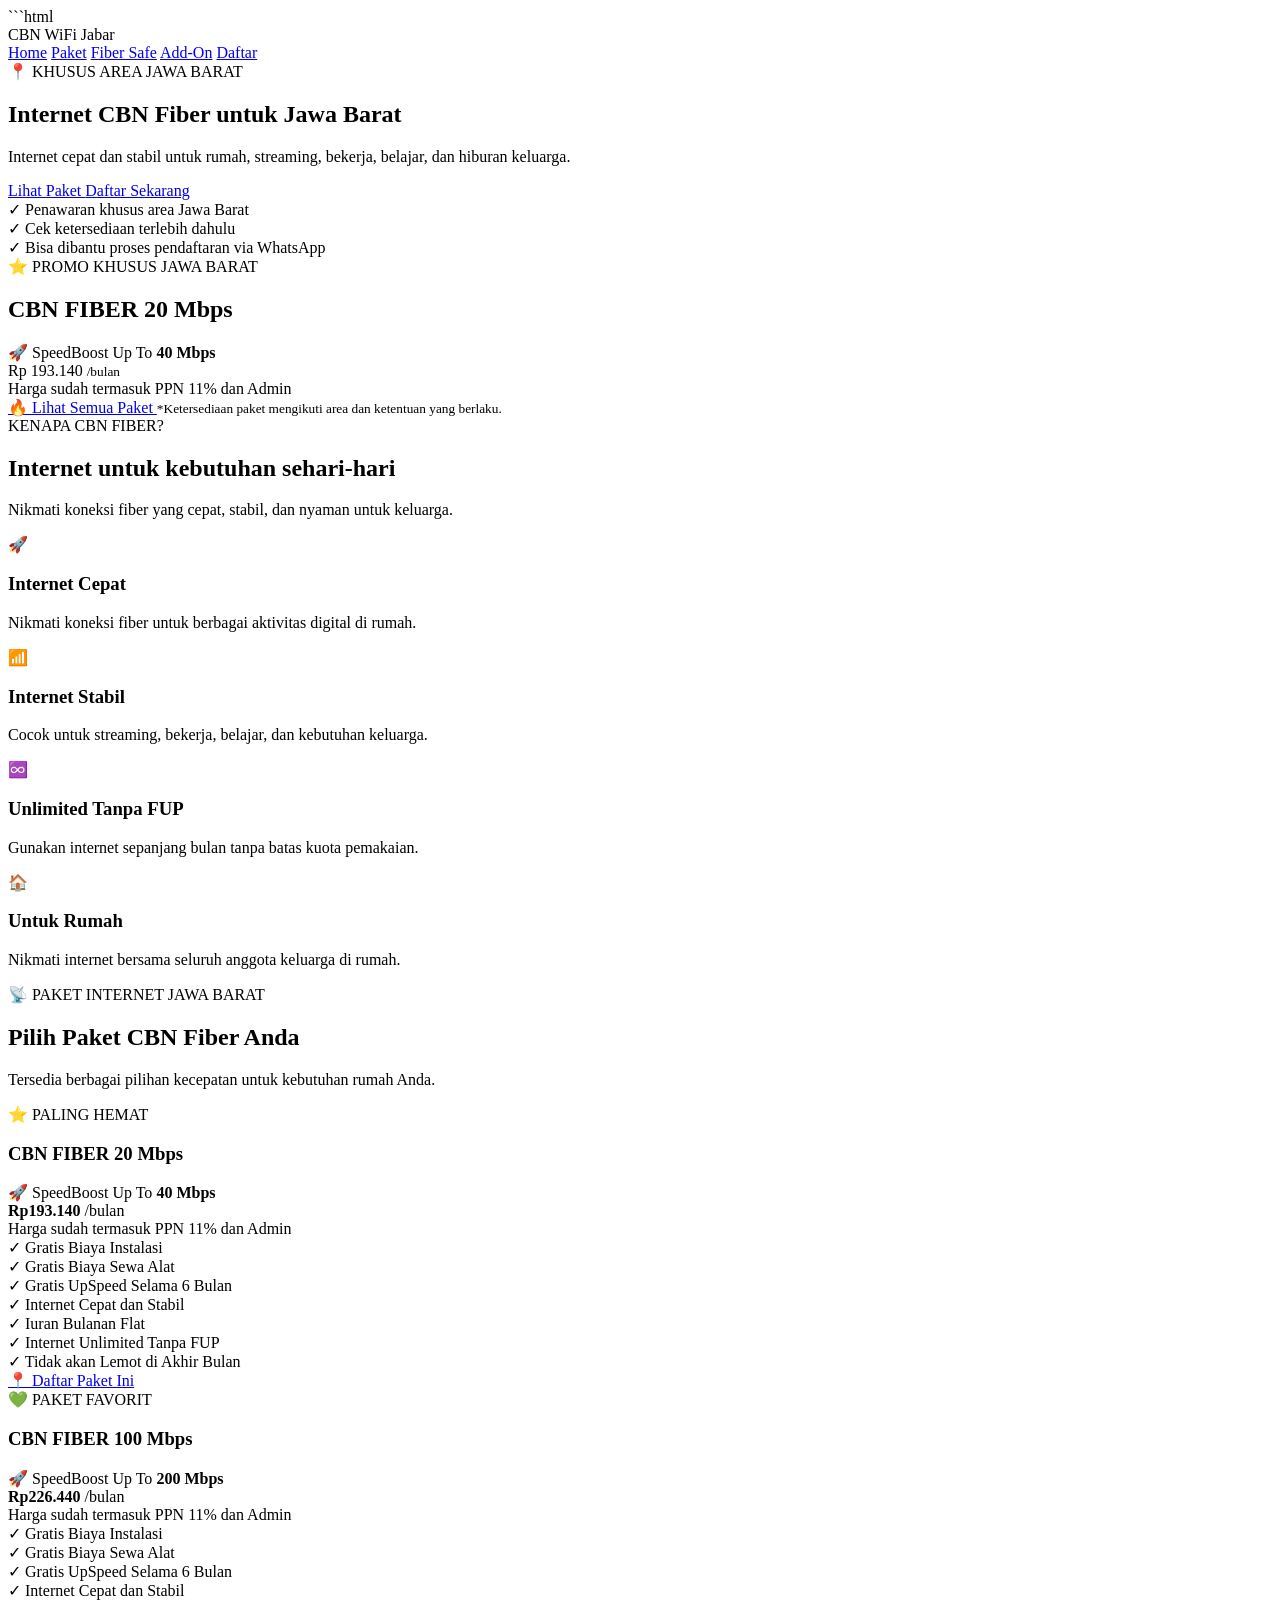
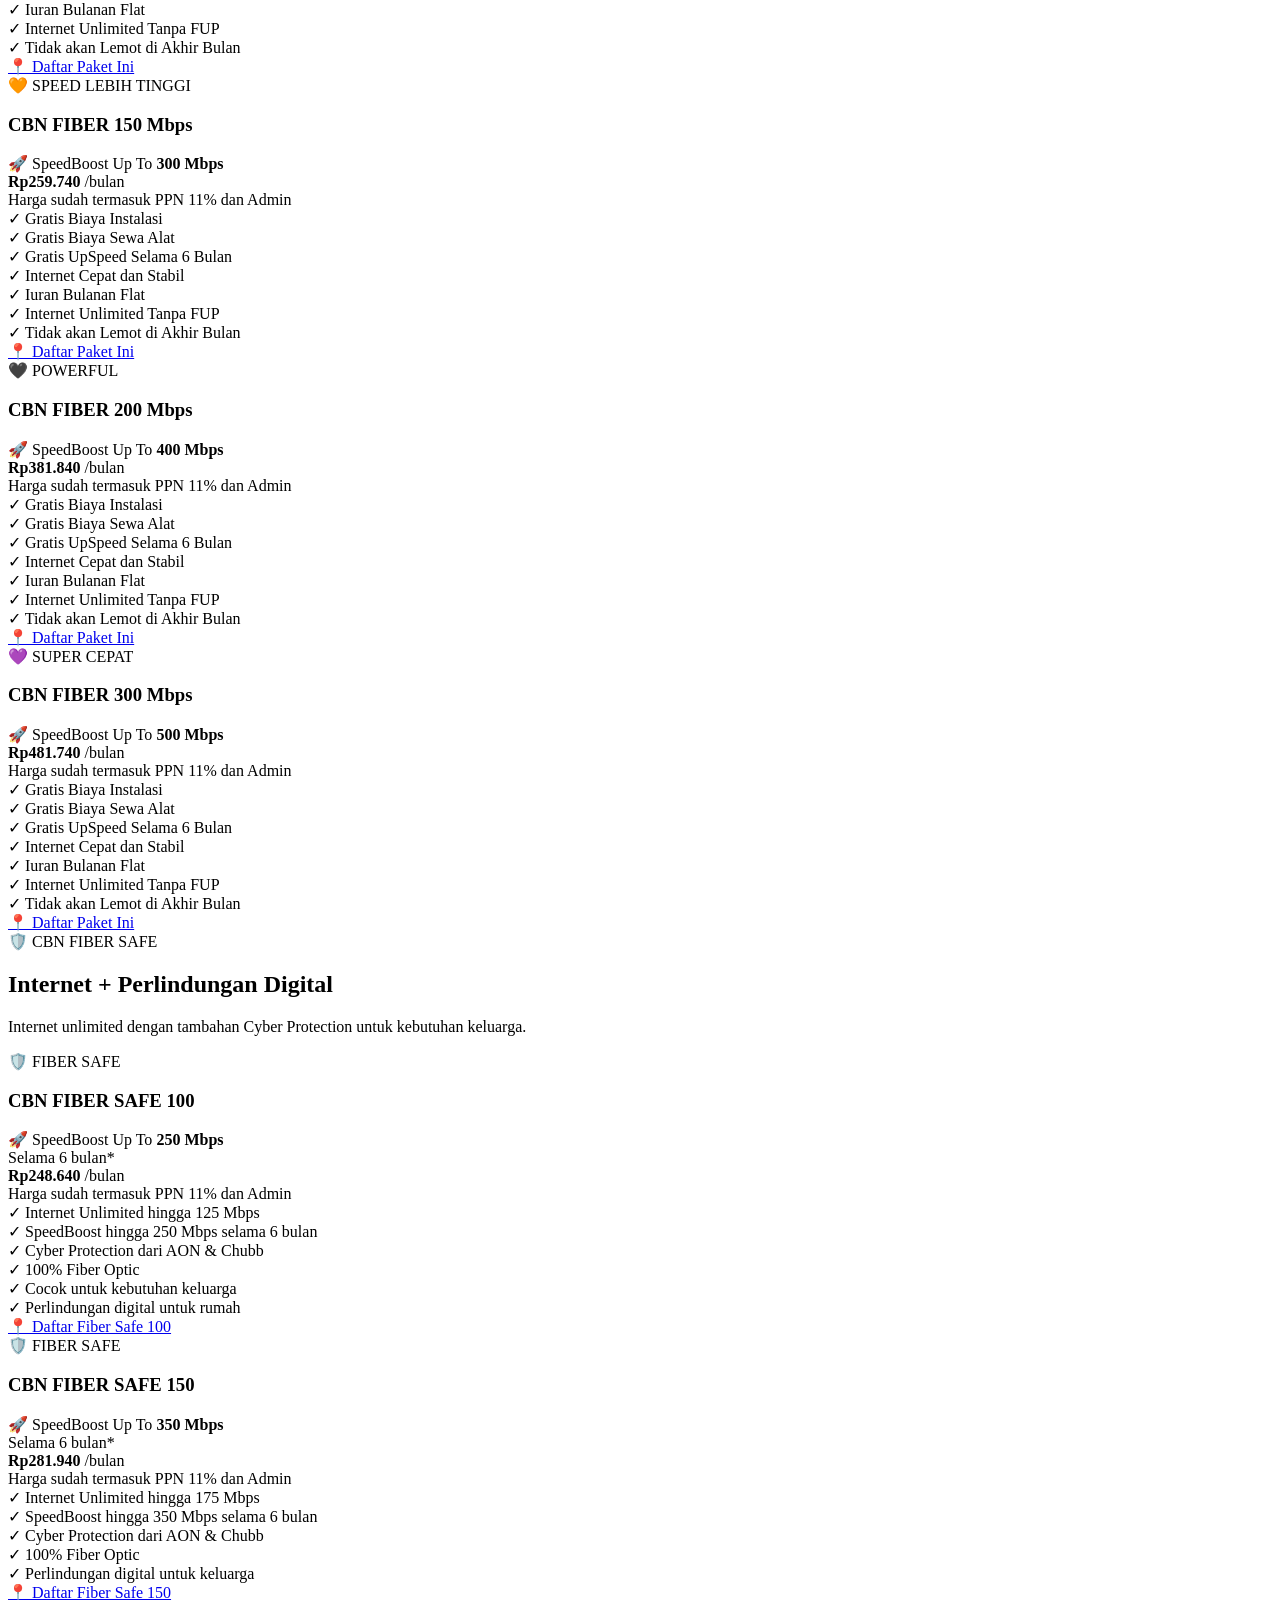
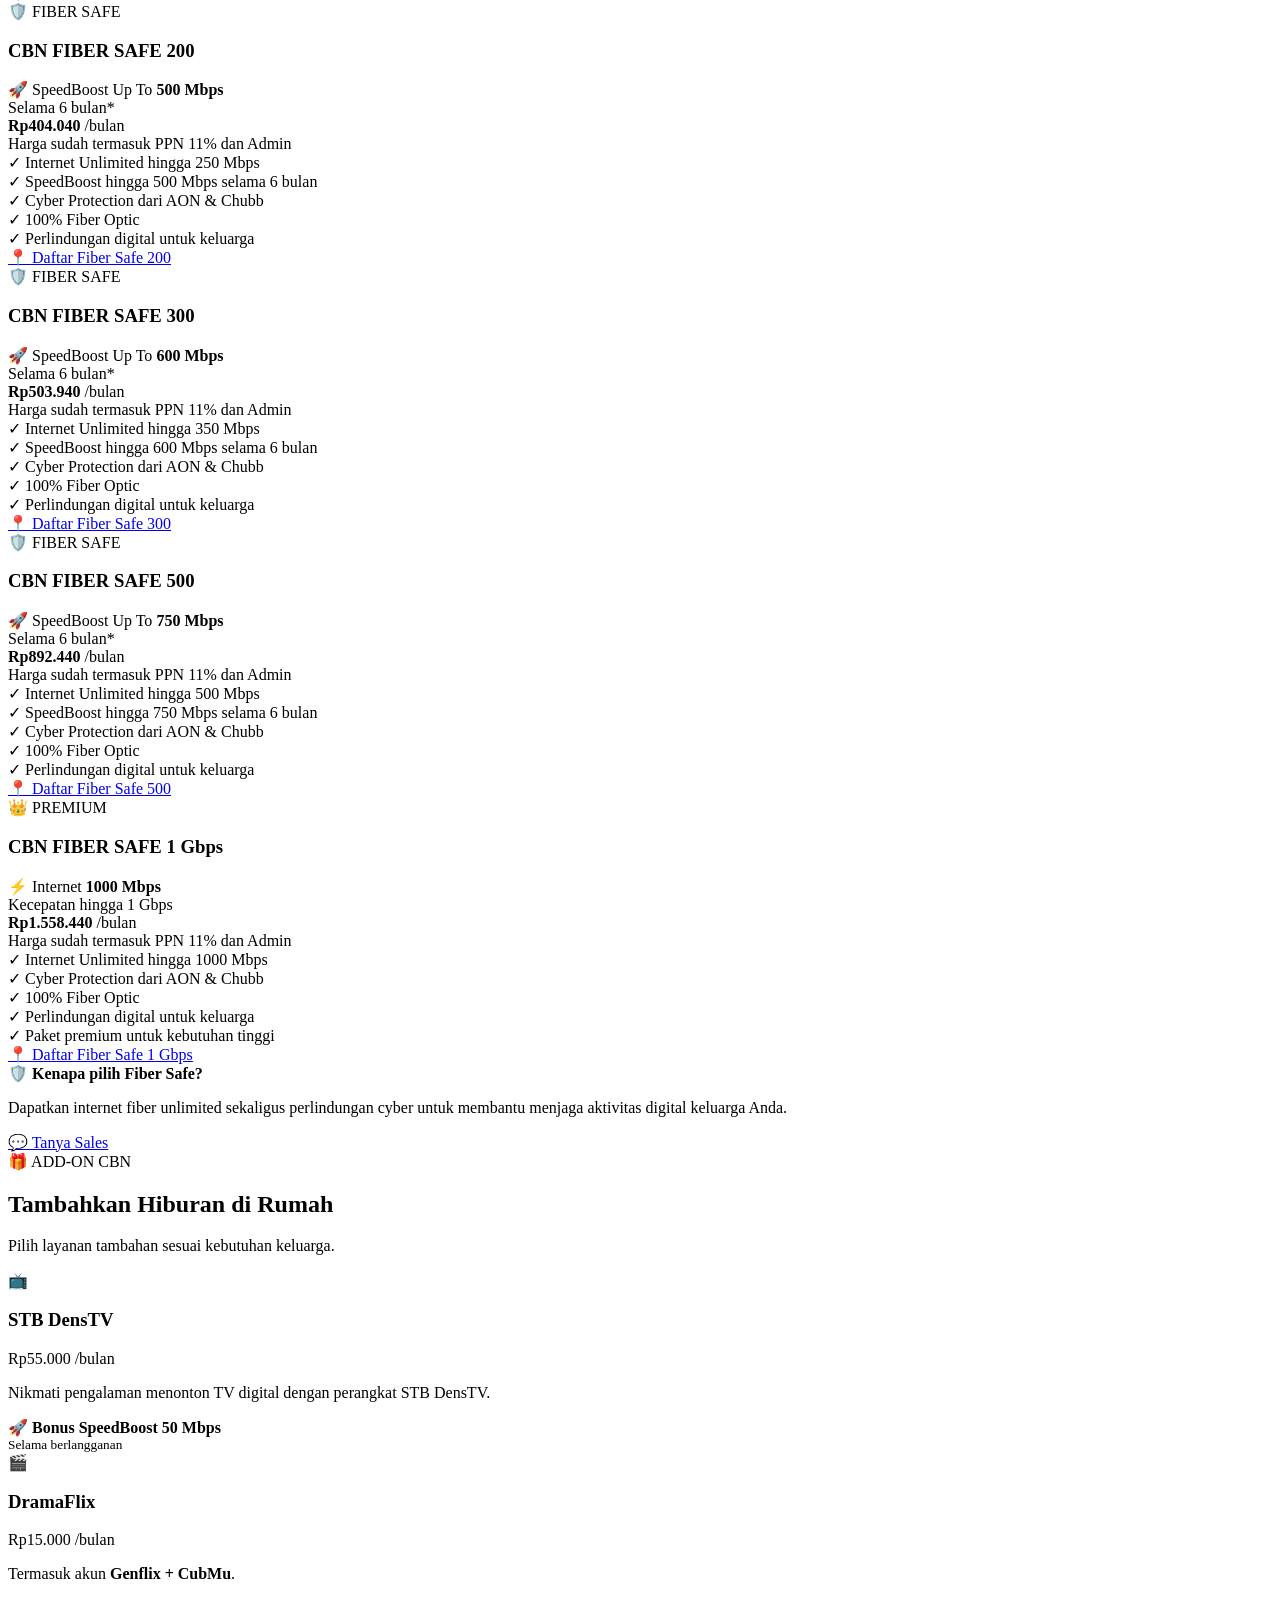
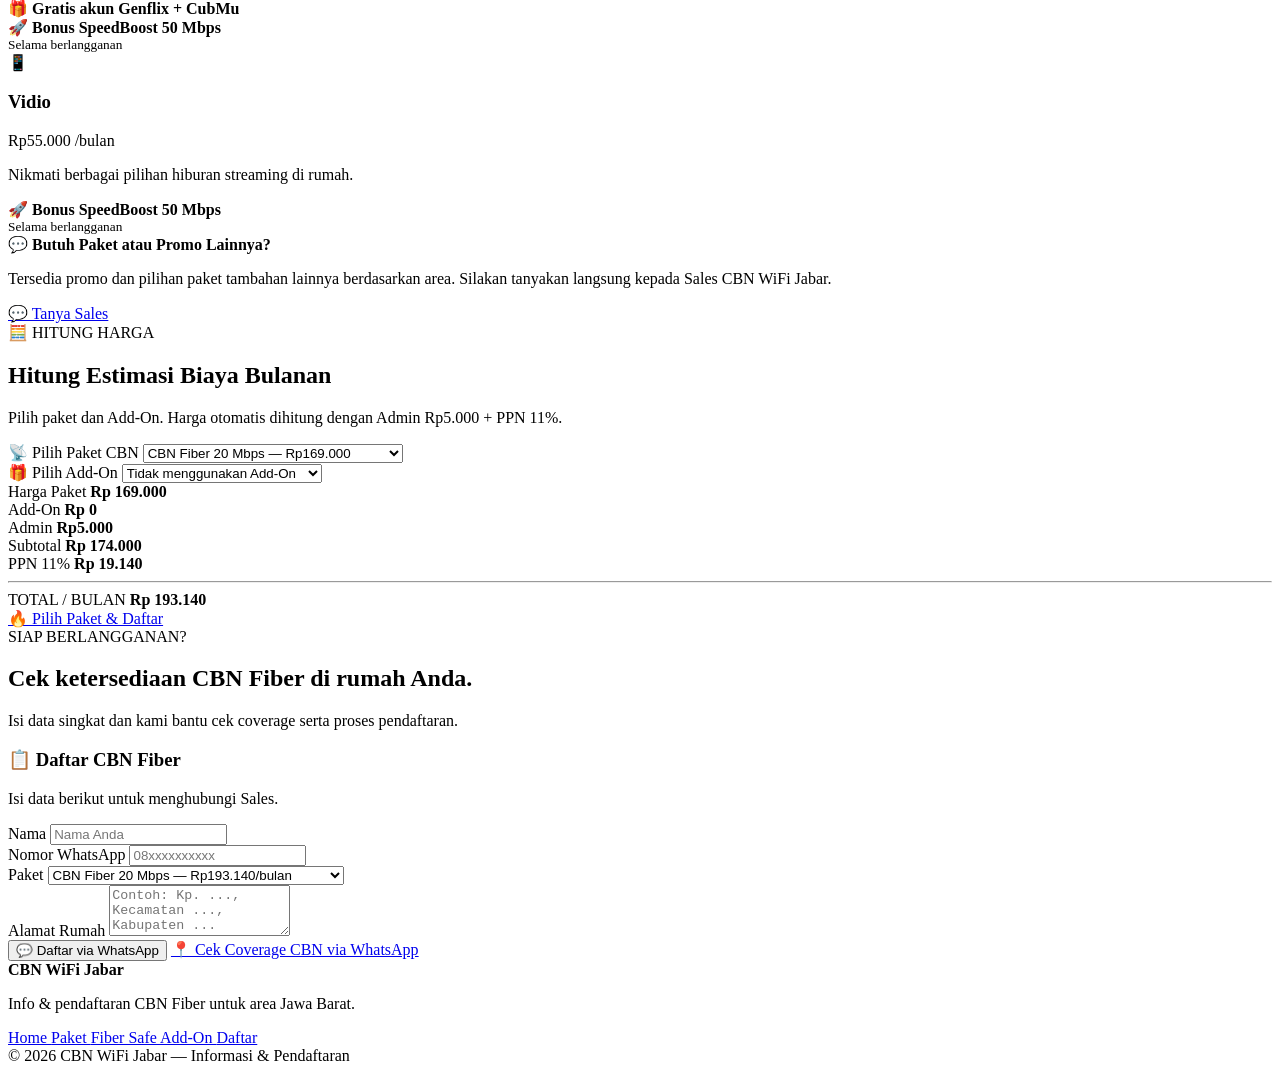
==== commit e8194b6b: "Fix website encoding and Google Ads contact conversion" ====
--- a/index.html
+++ b/index.html
@@ -1,4 +1,5 @@
-﻿<!DOCTYPE html>
+```html
+<!DOCTYPE html>
 <html lang="id">
 
 <head>
@@ -14,15 +15,14 @@
 <meta charset="UTF-8">
 <meta name="viewport" content="width=device-width, initial-scale=1.0">
 
-<title>CBN WiFi Jabar â€” Info & Pendaftaran</title>
+<title>CBN WiFi Jabar — Info & Pendaftaran</title>
 
 <meta name="description"
 content="Info paket CBN Fiber Jawa Barat, Fiber Safe, Add-On, kalkulator harga, cek coverage dan pendaftaran melalui WhatsApp.">
 
 <link rel="stylesheet"
-href="/static/style.css">
-
-    <meta name="google-site-verification" content="615dpHmqVX5bkDs-CMvJQgLQG-CjFGNdq7LthcLF63E" />
+href="{{ url_for('static', filename='style.css') }}">
+
 </head>
 
 
@@ -73,7 +73,7 @@
 <div class="hero-text">
 
 <div class="badge">
-ðŸ“ KHUSUS AREA JAWA BARAT
+📍 KHUSUS AREA JAWA BARAT
 </div>
 
 
@@ -119,13 +119,13 @@
 
 <div class="hero-info">
 
-âœ“ Penawaran khusus area Jawa Barat
+✓ Penawaran khusus area Jawa Barat
 <br>
 
-âœ“ Cek ketersediaan terlebih dahulu
+✓ Cek ketersediaan terlebih dahulu
 <br>
 
-âœ“ Bisa dibantu proses pendaftaran via WhatsApp
+✓ Bisa dibantu proses pendaftaran via WhatsApp
 
 </div>
 
@@ -136,7 +136,7 @@
 <div class="hero-card">
 
 <div class="card-label">
-â­ PROMO KHUSUS JAWA BARAT
+⭐ PROMO KHUSUS JAWA BARAT
 </div>
 
 
@@ -147,7 +147,7 @@
 
 <div class="hero-speedboost">
 
-ðŸš€ SpeedBoost Up To
+🚀 SpeedBoost Up To
 
 <strong>
 40 Mbps
@@ -177,7 +177,7 @@
 <a href="#paket"
 class="card-button">
 
-ðŸ”¥ Lihat Semua Paket
+🔥 Lihat Semua Paket
 
 </a>
 
@@ -233,7 +233,7 @@
 
 <div class="feature">
 
-<div class="icon">ðŸš€</div>
+<div class="icon">🚀</div>
 
 <h3>
 Internet Cepat
@@ -249,7 +249,7 @@
 
 <div class="feature">
 
-<div class="icon">ðŸ“¶</div>
+<div class="icon">📶</div>
 
 <h3>
 Internet Stabil
@@ -265,7 +265,7 @@
 
 <div class="feature">
 
-<div class="icon">â™¾ï¸</div>
+<div class="icon">♾️</div>
 
 <h3>
 Unlimited Tanpa FUP
@@ -281,7 +281,7 @@
 
 <div class="feature">
 
-<div class="icon">ðŸ </div>
+<div class="icon">🏠</div>
 
 <h3>
 Untuk Rumah
@@ -317,7 +317,7 @@
 <div class="section-title">
 
 <span>
-ðŸ“¡ PAKET INTERNET JAWA BARAT
+📡 PAKET INTERNET JAWA BARAT
 </span>
 
 <h2>
@@ -341,7 +341,7 @@
 <div class="package-card">
 
 <div class="package-badge">
-â­ PALING HEMAT
+⭐ PALING HEMAT
 </div>
 
 <h3>
@@ -349,7 +349,7 @@
 </h3>
 
 <div class="speedboost">
-ðŸš€ SpeedBoost Up To
+🚀 SpeedBoost Up To
 <strong>40 Mbps</strong>
 </div>
 
@@ -364,19 +364,19 @@
 
 <div class="package-body">
 
-<div>âœ“ Gratis Biaya Instalasi</div>
-<div>âœ“ Gratis Biaya Sewa Alat</div>
-<div>âœ“ Gratis UpSpeed Selama 6 Bulan</div>
-<div>âœ“ Internet Cepat dan Stabil</div>
-<div>âœ“ Iuran Bulanan Flat</div>
-<div>âœ“ Internet Unlimited Tanpa FUP</div>
-<div>âœ“ Tidak akan Lemot di Akhir Bulan</div>
+<div>✓ Gratis Biaya Instalasi</div>
+<div>✓ Gratis Biaya Sewa Alat</div>
+<div>✓ Gratis UpSpeed Selama 6 Bulan</div>
+<div>✓ Internet Cepat dan Stabil</div>
+<div>✓ Iuran Bulanan Flat</div>
+<div>✓ Internet Unlimited Tanpa FUP</div>
+<div>✓ Tidak akan Lemot di Akhir Bulan</div>
 
 </div>
 
 <a href="#daftar"
 class="btn btn-primary package-button">
-ðŸ“ Daftar Paket Ini
+📍 Daftar Paket Ini
 </a>
 
 </div>
@@ -388,7 +388,7 @@
 <div class="package-card">
 
 <div class="package-badge">
-ðŸ’š PAKET FAVORIT
+💚 PAKET FAVORIT
 </div>
 
 <h3>
@@ -396,7 +396,7 @@
 </h3>
 
 <div class="speedboost">
-ðŸš€ SpeedBoost Up To
+🚀 SpeedBoost Up To
 <strong>200 Mbps</strong>
 </div>
 
@@ -411,19 +411,19 @@
 
 <div class="package-body">
 
-<div>âœ“ Gratis Biaya Instalasi</div>
-<div>âœ“ Gratis Biaya Sewa Alat</div>
-<div>âœ“ Gratis UpSpeed Selama 6 Bulan</div>
-<div>âœ“ Internet Cepat dan Stabil</div>
-<div>âœ“ Iuran Bulanan Flat</div>
-<div>âœ“ Internet Unlimited Tanpa FUP</div>
-<div>âœ“ Tidak akan Lemot di Akhir Bulan</div>
+<div>✓ Gratis Biaya Instalasi</div>
+<div>✓ Gratis Biaya Sewa Alat</div>
+<div>✓ Gratis UpSpeed Selama 6 Bulan</div>
+<div>✓ Internet Cepat dan Stabil</div>
+<div>✓ Iuran Bulanan Flat</div>
+<div>✓ Internet Unlimited Tanpa FUP</div>
+<div>✓ Tidak akan Lemot di Akhir Bulan</div>
 
 </div>
 
 <a href="#daftar"
 class="btn btn-primary package-button">
-ðŸ“ Daftar Paket Ini
+📍 Daftar Paket Ini
 </a>
 
 </div>
@@ -435,7 +435,7 @@
 <div class="package-card">
 
 <div class="package-badge">
-ðŸ§¡ SPEED LEBIH TINGGI
+🧡 SPEED LEBIH TINGGI
 </div>
 
 <h3>
@@ -443,7 +443,7 @@
 </h3>
 
 <div class="speedboost">
-ðŸš€ SpeedBoost Up To
+🚀 SpeedBoost Up To
 <strong>300 Mbps</strong>
 </div>
 
@@ -458,19 +458,19 @@
 
 <div class="package-body">
 
-<div>âœ“ Gratis Biaya Instalasi</div>
-<div>âœ“ Gratis Biaya Sewa Alat</div>
-<div>âœ“ Gratis UpSpeed Selama 6 Bulan</div>
-<div>âœ“ Internet Cepat dan Stabil</div>
-<div>âœ“ Iuran Bulanan Flat</div>
-<div>âœ“ Internet Unlimited Tanpa FUP</div>
-<div>âœ“ Tidak akan Lemot di Akhir Bulan</div>
+<div>✓ Gratis Biaya Instalasi</div>
+<div>✓ Gratis Biaya Sewa Alat</div>
+<div>✓ Gratis UpSpeed Selama 6 Bulan</div>
+<div>✓ Internet Cepat dan Stabil</div>
+<div>✓ Iuran Bulanan Flat</div>
+<div>✓ Internet Unlimited Tanpa FUP</div>
+<div>✓ Tidak akan Lemot di Akhir Bulan</div>
 
 </div>
 
 <a href="#daftar"
 class="btn btn-primary package-button">
-ðŸ“ Daftar Paket Ini
+📍 Daftar Paket Ini
 </a>
 
 </div>
@@ -482,7 +482,7 @@
 <div class="package-card">
 
 <div class="package-badge">
-ðŸ–¤ POWERFUL
+🖤 POWERFUL
 </div>
 
 <h3>
@@ -490,7 +490,7 @@
 </h3>
 
 <div class="speedboost">
-ðŸš€ SpeedBoost Up To
+🚀 SpeedBoost Up To
 <strong>400 Mbps</strong>
 </div>
 
@@ -505,19 +505,19 @@
 
 <div class="package-body">
 
-<div>âœ“ Gratis Biaya Instalasi</div>
-<div>âœ“ Gratis Biaya Sewa Alat</div>
-<div>âœ“ Gratis UpSpeed Selama 6 Bulan</div>
-<div>âœ“ Internet Cepat dan Stabil</div>
-<div>âœ“ Iuran Bulanan Flat</div>
-<div>âœ“ Internet Unlimited Tanpa FUP</div>
-<div>âœ“ Tidak akan Lemot di Akhir Bulan</div>
+<div>✓ Gratis Biaya Instalasi</div>
+<div>✓ Gratis Biaya Sewa Alat</div>
+<div>✓ Gratis UpSpeed Selama 6 Bulan</div>
+<div>✓ Internet Cepat dan Stabil</div>
+<div>✓ Iuran Bulanan Flat</div>
+<div>✓ Internet Unlimited Tanpa FUP</div>
+<div>✓ Tidak akan Lemot di Akhir Bulan</div>
 
 </div>
 
 <a href="#daftar"
 class="btn btn-primary package-button">
-ðŸ“ Daftar Paket Ini
+📍 Daftar Paket Ini
 </a>
 
 </div>
@@ -529,7 +529,7 @@
 <div class="package-card">
 
 <div class="package-badge">
-ðŸ’œ SUPER CEPAT
+💜 SUPER CEPAT
 </div>
 
 <h3>
@@ -537,7 +537,7 @@
 </h3>
 
 <div class="speedboost">
-ðŸš€ SpeedBoost Up To
+🚀 SpeedBoost Up To
 <strong>500 Mbps</strong>
 </div>
 
@@ -552,19 +552,19 @@
 
 <div class="package-body">
 
-<div>âœ“ Gratis Biaya Instalasi</div>
-<div>âœ“ Gratis Biaya Sewa Alat</div>
-<div>âœ“ Gratis UpSpeed Selama 6 Bulan</div>
-<div>âœ“ Internet Cepat dan Stabil</div>
-<div>âœ“ Iuran Bulanan Flat</div>
-<div>âœ“ Internet Unlimited Tanpa FUP</div>
-<div>âœ“ Tidak akan Lemot di Akhir Bulan</div>
+<div>✓ Gratis Biaya Instalasi</div>
+<div>✓ Gratis Biaya Sewa Alat</div>
+<div>✓ Gratis UpSpeed Selama 6 Bulan</div>
+<div>✓ Internet Cepat dan Stabil</div>
+<div>✓ Iuran Bulanan Flat</div>
+<div>✓ Internet Unlimited Tanpa FUP</div>
+<div>✓ Tidak akan Lemot di Akhir Bulan</div>
 
 </div>
 
 <a href="#daftar"
 class="btn btn-primary package-button">
-ðŸ“ Daftar Paket Ini
+📍 Daftar Paket Ini
 </a>
 
 </div>
@@ -592,7 +592,7 @@
 <div class="section-title">
 
 <span>
-ðŸ›¡ï¸ CBN FIBER SAFE
+🛡️ CBN FIBER SAFE
 </span>
 
 <h2>
@@ -616,7 +616,7 @@
 <div class="package-card safe-card">
 
 <div class="package-badge">
-ðŸ›¡ï¸ FIBER SAFE
+🛡️ FIBER SAFE
 </div>
 
 <h3>
@@ -624,7 +624,7 @@
 </h3>
 
 <div class="speedboost">
-ðŸš€ SpeedBoost Up To
+🚀 SpeedBoost Up To
 <strong>250 Mbps</strong>
 </div>
 
@@ -643,18 +643,18 @@
 
 <div class="package-body">
 
-<div>âœ“ Internet Unlimited hingga 125 Mbps</div>
-<div>âœ“ SpeedBoost hingga 250 Mbps selama 6 bulan</div>
-<div>âœ“ Cyber Protection dari AON & Chubb</div>
-<div>âœ“ 100% Fiber Optic</div>
-<div>âœ“ Cocok untuk kebutuhan keluarga</div>
-<div>âœ“ Perlindungan digital untuk rumah</div>
+<div>✓ Internet Unlimited hingga 125 Mbps</div>
+<div>✓ SpeedBoost hingga 250 Mbps selama 6 bulan</div>
+<div>✓ Cyber Protection dari AON & Chubb</div>
+<div>✓ 100% Fiber Optic</div>
+<div>✓ Cocok untuk kebutuhan keluarga</div>
+<div>✓ Perlindungan digital untuk rumah</div>
 
 </div>
 
 <a href="#daftar"
 class="btn btn-primary package-button">
-ðŸ“ Daftar Fiber Safe 100
+📍 Daftar Fiber Safe 100
 </a>
 
 </div>
@@ -666,7 +666,7 @@
 <div class="package-card safe-card">
 
 <div class="package-badge">
-ðŸ›¡ï¸ FIBER SAFE
+🛡️ FIBER SAFE
 </div>
 
 <h3>
@@ -674,7 +674,7 @@
 </h3>
 
 <div class="speedboost">
-ðŸš€ SpeedBoost Up To
+🚀 SpeedBoost Up To
 <strong>350 Mbps</strong>
 </div>
 
@@ -693,17 +693,17 @@
 
 <div class="package-body">
 
-<div>âœ“ Internet Unlimited hingga 175 Mbps</div>
-<div>âœ“ SpeedBoost hingga 350 Mbps selama 6 bulan</div>
-<div>âœ“ Cyber Protection dari AON & Chubb</div>
-<div>âœ“ 100% Fiber Optic</div>
-<div>âœ“ Perlindungan digital untuk keluarga</div>
+<div>✓ Internet Unlimited hingga 175 Mbps</div>
+<div>✓ SpeedBoost hingga 350 Mbps selama 6 bulan</div>
+<div>✓ Cyber Protection dari AON & Chubb</div>
+<div>✓ 100% Fiber Optic</div>
+<div>✓ Perlindungan digital untuk keluarga</div>
 
 </div>
 
 <a href="#daftar"
 class="btn btn-primary package-button">
-ðŸ“ Daftar Fiber Safe 150
+📍 Daftar Fiber Safe 150
 </a>
 
 </div>
@@ -715,7 +715,7 @@
 <div class="package-card safe-card">
 
 <div class="package-badge">
-ðŸ›¡ï¸ FIBER SAFE
+🛡️ FIBER SAFE
 </div>
 
 <h3>
@@ -723,7 +723,7 @@
 </h3>
 
 <div class="speedboost">
-ðŸš€ SpeedBoost Up To
+🚀 SpeedBoost Up To
 <strong>500 Mbps</strong>
 </div>
 
@@ -742,17 +742,17 @@
 
 <div class="package-body">
 
-<div>âœ“ Internet Unlimited hingga 250 Mbps</div>
-<div>âœ“ SpeedBoost hingga 500 Mbps selama 6 bulan</div>
-<div>âœ“ Cyber Protection dari AON & Chubb</div>
-<div>âœ“ 100% Fiber Optic</div>
-<div>âœ“ Perlindungan digital untuk keluarga</div>
+<div>✓ Internet Unlimited hingga 250 Mbps</div>
+<div>✓ SpeedBoost hingga 500 Mbps selama 6 bulan</div>
+<div>✓ Cyber Protection dari AON & Chubb</div>
+<div>✓ 100% Fiber Optic</div>
+<div>✓ Perlindungan digital untuk keluarga</div>
 
 </div>
 
 <a href="#daftar"
 class="btn btn-primary package-button">
-ðŸ“ Daftar Fiber Safe 200
+📍 Daftar Fiber Safe 200
 </a>
 
 </div>
@@ -764,7 +764,7 @@
 <div class="package-card safe-card">
 
 <div class="package-badge">
-ðŸ›¡ï¸ FIBER SAFE
+🛡️ FIBER SAFE
 </div>
 
 <h3>
@@ -772,7 +772,7 @@
 </h3>
 
 <div class="speedboost">
-ðŸš€ SpeedBoost Up To
+🚀 SpeedBoost Up To
 <strong>600 Mbps</strong>
 </div>
 
@@ -791,17 +791,17 @@
 
 <div class="package-body">
 
-<div>âœ“ Internet Unlimited hingga 350 Mbps</div>
-<div>âœ“ SpeedBoost hingga 600 Mbps selama 6 bulan</div>
-<div>âœ“ Cyber Protection dari AON & Chubb</div>
-<div>âœ“ 100% Fiber Optic</div>
-<div>âœ“ Perlindungan digital untuk keluarga</div>
+<div>✓ Internet Unlimited hingga 350 Mbps</div>
+<div>✓ SpeedBoost hingga 600 Mbps selama 6 bulan</div>
+<div>✓ Cyber Protection dari AON & Chubb</div>
+<div>✓ 100% Fiber Optic</div>
+<div>✓ Perlindungan digital untuk keluarga</div>
 
 </div>
 
 <a href="#daftar"
 class="btn btn-primary package-button">
-ðŸ“ Daftar Fiber Safe 300
+📍 Daftar Fiber Safe 300
 </a>
 
 </div>
@@ -813,7 +813,7 @@
 <div class="package-card safe-card">
 
 <div class="package-badge">
-ðŸ›¡ï¸ FIBER SAFE
+🛡️ FIBER SAFE
 </div>
 
 <h3>
@@ -821,7 +821,7 @@
 </h3>
 
 <div class="speedboost">
-ðŸš€ SpeedBoost Up To
+🚀 SpeedBoost Up To
 <strong>750 Mbps</strong>
 </div>
 
@@ -840,17 +840,17 @@
 
 <div class="package-body">
 
-<div>âœ“ Internet Unlimited hingga 500 Mbps</div>
-<div>âœ“ SpeedBoost hingga 750 Mbps selama 6 bulan</div>
-<div>âœ“ Cyber Protection dari AON & Chubb</div>
-<div>âœ“ 100% Fiber Optic</div>
-<div>âœ“ Perlindungan digital untuk keluarga</div>
+<div>✓ Internet Unlimited hingga 500 Mbps</div>
+<div>✓ SpeedBoost hingga 750 Mbps selama 6 bulan</div>
+<div>✓ Cyber Protection dari AON & Chubb</div>
+<div>✓ 100% Fiber Optic</div>
+<div>✓ Perlindungan digital untuk keluarga</div>
 
 </div>
 
 <a href="#daftar"
 class="btn btn-primary package-button">
-ðŸ“ Daftar Fiber Safe 500
+📍 Daftar Fiber Safe 500
 </a>
 
 </div>
@@ -862,7 +862,7 @@
 <div class="package-card safe-card">
 
 <div class="package-badge">
-ðŸ‘‘ PREMIUM
+👑 PREMIUM
 </div>
 
 <h3>
@@ -870,7 +870,7 @@
 </h3>
 
 <div class="speedboost">
-âš¡ Internet
+⚡ Internet
 <strong>1000 Mbps</strong>
 </div>
 
@@ -889,17 +889,17 @@
 
 <div class="package-body">
 
-<div>âœ“ Internet Unlimited hingga 1000 Mbps</div>
-<div>âœ“ Cyber Protection dari AON & Chubb</div>
-<div>âœ“ 100% Fiber Optic</div>
-<div>âœ“ Perlindungan digital untuk keluarga</div>
-<div>âœ“ Paket premium untuk kebutuhan tinggi</div>
+<div>✓ Internet Unlimited hingga 1000 Mbps</div>
+<div>✓ Cyber Protection dari AON & Chubb</div>
+<div>✓ 100% Fiber Optic</div>
+<div>✓ Perlindungan digital untuk keluarga</div>
+<div>✓ Paket premium untuk kebutuhan tinggi</div>
 
 </div>
 
 <a href="#daftar"
 class="btn btn-primary package-button">
-ðŸ“ Daftar Fiber Safe 1 Gbps
+📍 Daftar Fiber Safe 1 Gbps
 </a>
 
 </div>
@@ -912,7 +912,7 @@
 <div class="other-package">
 
 <strong>
-ðŸ›¡ï¸ Kenapa pilih Fiber Safe?
+🛡️ Kenapa pilih Fiber Safe?
 </strong>
 
 <p>
@@ -923,7 +923,7 @@
 
 <a href="#daftar"
 class="btn btn-outline">
-ðŸ’¬ Tanya Sales
+💬 Tanya Sales
 </a>
 
 </div>
@@ -949,7 +949,7 @@
 <div class="section-title">
 
 <span>
-ðŸŽ ADD-ON CBN
+🎁 ADD-ON CBN
 </span>
 
 <h2>
@@ -972,7 +972,7 @@
 <div class="addon-info">
 
 <div class="addon-icon">
-ðŸ“º
+📺
 </div>
 
 <h3>
@@ -990,7 +990,7 @@
 </p>
 
 <strong>
-ðŸš€ Bonus SpeedBoost 50 Mbps
+🚀 Bonus SpeedBoost 50 Mbps
 </strong>
 
 <br>
@@ -1008,7 +1008,7 @@
 <div class="addon-info">
 
 <div class="addon-icon">
-ðŸŽ¬
+🎬
 </div>
 
 <h3>
@@ -1026,13 +1026,13 @@
 </p>
 
 <strong>
-ðŸŽ Gratis akun Genflix + CubMu
+🎁 Gratis akun Genflix + CubMu
 </strong>
 
 <br>
 
 <strong>
-ðŸš€ Bonus SpeedBoost 50 Mbps
+🚀 Bonus SpeedBoost 50 Mbps
 </strong>
 
 <br>
@@ -1050,7 +1050,7 @@
 <div class="addon-info">
 
 <div class="addon-icon">
-ðŸ“±
+📱
 </div>
 
 <h3>
@@ -1068,7 +1068,7 @@
 </p>
 
 <strong>
-ðŸš€ Bonus SpeedBoost 50 Mbps
+🚀 Bonus SpeedBoost 50 Mbps
 </strong>
 
 <br>
@@ -1087,7 +1087,7 @@
 <div class="other-package">
 
 <strong>
-ðŸ’¬ Butuh Paket atau Promo Lainnya?
+💬 Butuh Paket atau Promo Lainnya?
 </strong>
 
 <p>
@@ -1098,7 +1098,7 @@
 
 <a href="#daftar"
 class="btn btn-outline">
-ðŸ’¬ Tanya Sales
+💬 Tanya Sales
 </a>
 
 </div>
@@ -1127,7 +1127,7 @@
 <div class="calculator-title">
 
 <span>
-ðŸ§® HITUNG HARGA
+🧮 HITUNG HARGA
 </span>
 
 <h2>
@@ -1146,53 +1146,53 @@
 <div class="calculator-group">
 
 <label for="calculatorPaket">
-ðŸ“¡ Pilih Paket CBN
+📡 Pilih Paket CBN
 </label>
 
 <select id="calculatorPaket">
 
 <option value="169000">
-CBN Fiber 20 Mbps â€” Rp169.000
+CBN Fiber 20 Mbps — Rp169.000
 </option>
 
 <option value="199000">
-CBN Fiber 100 Mbps â€” Rp199.000
+CBN Fiber 100 Mbps — Rp199.000
 </option>
 
 <option value="229000">
-CBN Fiber 150 Mbps â€” Rp229.000
+CBN Fiber 150 Mbps — Rp229.000
 </option>
 
 <option value="339000">
-CBN Fiber 200 Mbps â€” Rp339.000
+CBN Fiber 200 Mbps — Rp339.000
 </option>
 
 <option value="429000">
-CBN Fiber 300 Mbps â€” Rp429.000
+CBN Fiber 300 Mbps — Rp429.000
 </option>
 
 <option value="219000">
-CBN Fiber Safe 100 â€” Rp219.000
+CBN Fiber Safe 100 — Rp219.000
 </option>
 
 <option value="249000">
-CBN Fiber Safe 150 â€” Rp249.000
+CBN Fiber Safe 150 — Rp249.000
 </option>
 
 <option value="359000">
-CBN Fiber Safe 200 â€” Rp359.000
+CBN Fiber Safe 200 — Rp359.000
 </option>
 
 <option value="449000">
-CBN Fiber Safe 300 â€” Rp449.000
+CBN Fiber Safe 300 — Rp449.000
 </option>
 
 <option value="799000">
-CBN Fiber Safe 500 â€” Rp799.000
+CBN Fiber Safe 500 — Rp799.000
 </option>
 
 <option value="1399000">
-CBN Fiber Safe 1 Gbps â€” Rp1.399.000
+CBN Fiber Safe 1 Gbps — Rp1.399.000
 </option>
 
 </select>
@@ -1204,7 +1204,7 @@
 <div class="calculator-group">
 
 <label for="calculatorAddon">
-ðŸŽ Pilih Add-On
+🎁 Pilih Add-On
 </label>
 
 <select id="calculatorAddon">
@@ -1214,15 +1214,15 @@
 </option>
 
 <option value="55000">
-ðŸ“º STB DensTV â€” Rp55.000
+📺 STB DensTV — Rp55.000
 </option>
 
 <option value="15000">
-ðŸŽ¬ DramaFlix â€” Rp15.000
+🎬 DramaFlix — Rp15.000
 </option>
 
 <option value="55000">
-ðŸ“± Vidio â€” Rp55.000
+📱 Vidio — Rp55.000
 </option>
 
 </select>
@@ -1235,7 +1235,7 @@
 class="addon-bonus-alert"
 style="display:none;">
 
-ðŸš€ <strong>BONUS SPEEDBOOST 50 Mbps</strong>
+🚀 <strong>BONUS SPEEDBOOST 50 Mbps</strong>
 
 <br>
 
@@ -1251,7 +1251,7 @@
 class="addon-bonus-alert"
 style="display:none;">
 
-ðŸŽ <strong>DramaFlix termasuk Genflix + CubMu</strong>
+🎁 <strong>DramaFlix termasuk Genflix + CubMu</strong>
 
 </div>
 
@@ -1348,7 +1348,7 @@
 <a href="#daftar"
 class="btn btn-primary calculator-button">
 
-ðŸ”¥ Pilih Paket & Daftar
+🔥 Pilih Paket & Daftar
 
 </a>
 
@@ -1395,7 +1395,7 @@
 <div class="registration-card">
 
 <h3>
-ðŸ“‹ Daftar CBN Fiber
+📋 Daftar CBN Fiber
 </h3>
 
 <p>
@@ -1443,47 +1443,47 @@
 <select id="paketPelanggan">
 
 <option>
-CBN Fiber 20 Mbps â€” Rp193.140/bulan
+CBN Fiber 20 Mbps — Rp193.140/bulan
 </option>
 
 <option>
-CBN Fiber 100 Mbps â€” Rp226.440/bulan
+CBN Fiber 100 Mbps — Rp226.440/bulan
 </option>
 
 <option>
-CBN Fiber 150 Mbps â€” Rp259.740/bulan
+CBN Fiber 150 Mbps — Rp259.740/bulan
 </option>
 
 <option>
-CBN Fiber 200 Mbps â€” Rp381.840/bulan
+CBN Fiber 200 Mbps — Rp381.840/bulan
 </option>
 
 <option>
-CBN Fiber 300 Mbps â€” Rp481.740/bulan
+CBN Fiber 300 Mbps — Rp481.740/bulan
 </option>
 
 <option>
-CBN Fiber Safe 100 â€” Rp248.640/bulan
+CBN Fiber Safe 100 — Rp248.640/bulan
 </option>
 
 <option>
-CBN Fiber Safe 150 â€” Rp281.940/bulan
+CBN Fiber Safe 150 — Rp281.940/bulan
 </option>
 
 <option>
-CBN Fiber Safe 200 â€” Rp404.040/bulan
+CBN Fiber Safe 200 — Rp404.040/bulan
 </option>
 
 <option>
-CBN Fiber Safe 300 â€” Rp503.940/bulan
+CBN Fiber Safe 300 — Rp503.940/bulan
 </option>
 
 <option>
-CBN Fiber Safe 500 â€” Rp892.440/bulan
+CBN Fiber Safe 500 — Rp892.440/bulan
 </option>
 
 <option>
-CBN Fiber Safe 1 Gbps â€” Rp1.558.440/bulan
+CBN Fiber Safe 1 Gbps — Rp1.558.440/bulan
 </option>
 
 </select>
@@ -1512,7 +1512,7 @@
 class="btn btn-whatsapp registration-button"
 onclick="kirimWhatsApp()">
 
-ðŸ’¬ Daftar via WhatsApp
+💬 Daftar via WhatsApp
 
 </button>
 
@@ -1522,7 +1522,7 @@
 href="https://wa.me/6288901429089?text=Halo%20Kak,%20saya%20mau%20cek%20coverage%20CBN.%20Saya%20akan%20kirim%20lokasi%20%2F%20shareloc%20saya."
 class="coverage-link">
 
-ðŸ“ Cek Coverage CBN via WhatsApp
+📍 Cek Coverage CBN via WhatsApp
 
 </a>
 
@@ -1591,7 +1591,7 @@
 
 <div class="copyright">
 
-Â© 2026 CBN WiFi Jabar â€”
+© 2026 CBN WiFi Jabar —
 Informasi & Pendaftaran
 
 </div>
@@ -1898,6 +1898,13 @@
 
 
 
+// GOOGLE ADS - KONVERSI KONTAK
+gtag('event', 'conversion', {
+  'send_to': 'AW-18374836404/D1B3CMPU394cELSB57lE',
+  'value': 1.0,
+  'currency': 'IDR'
+});
+
 const nomorSales =
 "6288901429089";
 
@@ -1931,7 +1938,3 @@
 </body>
 
 </html>
-
-
-
-
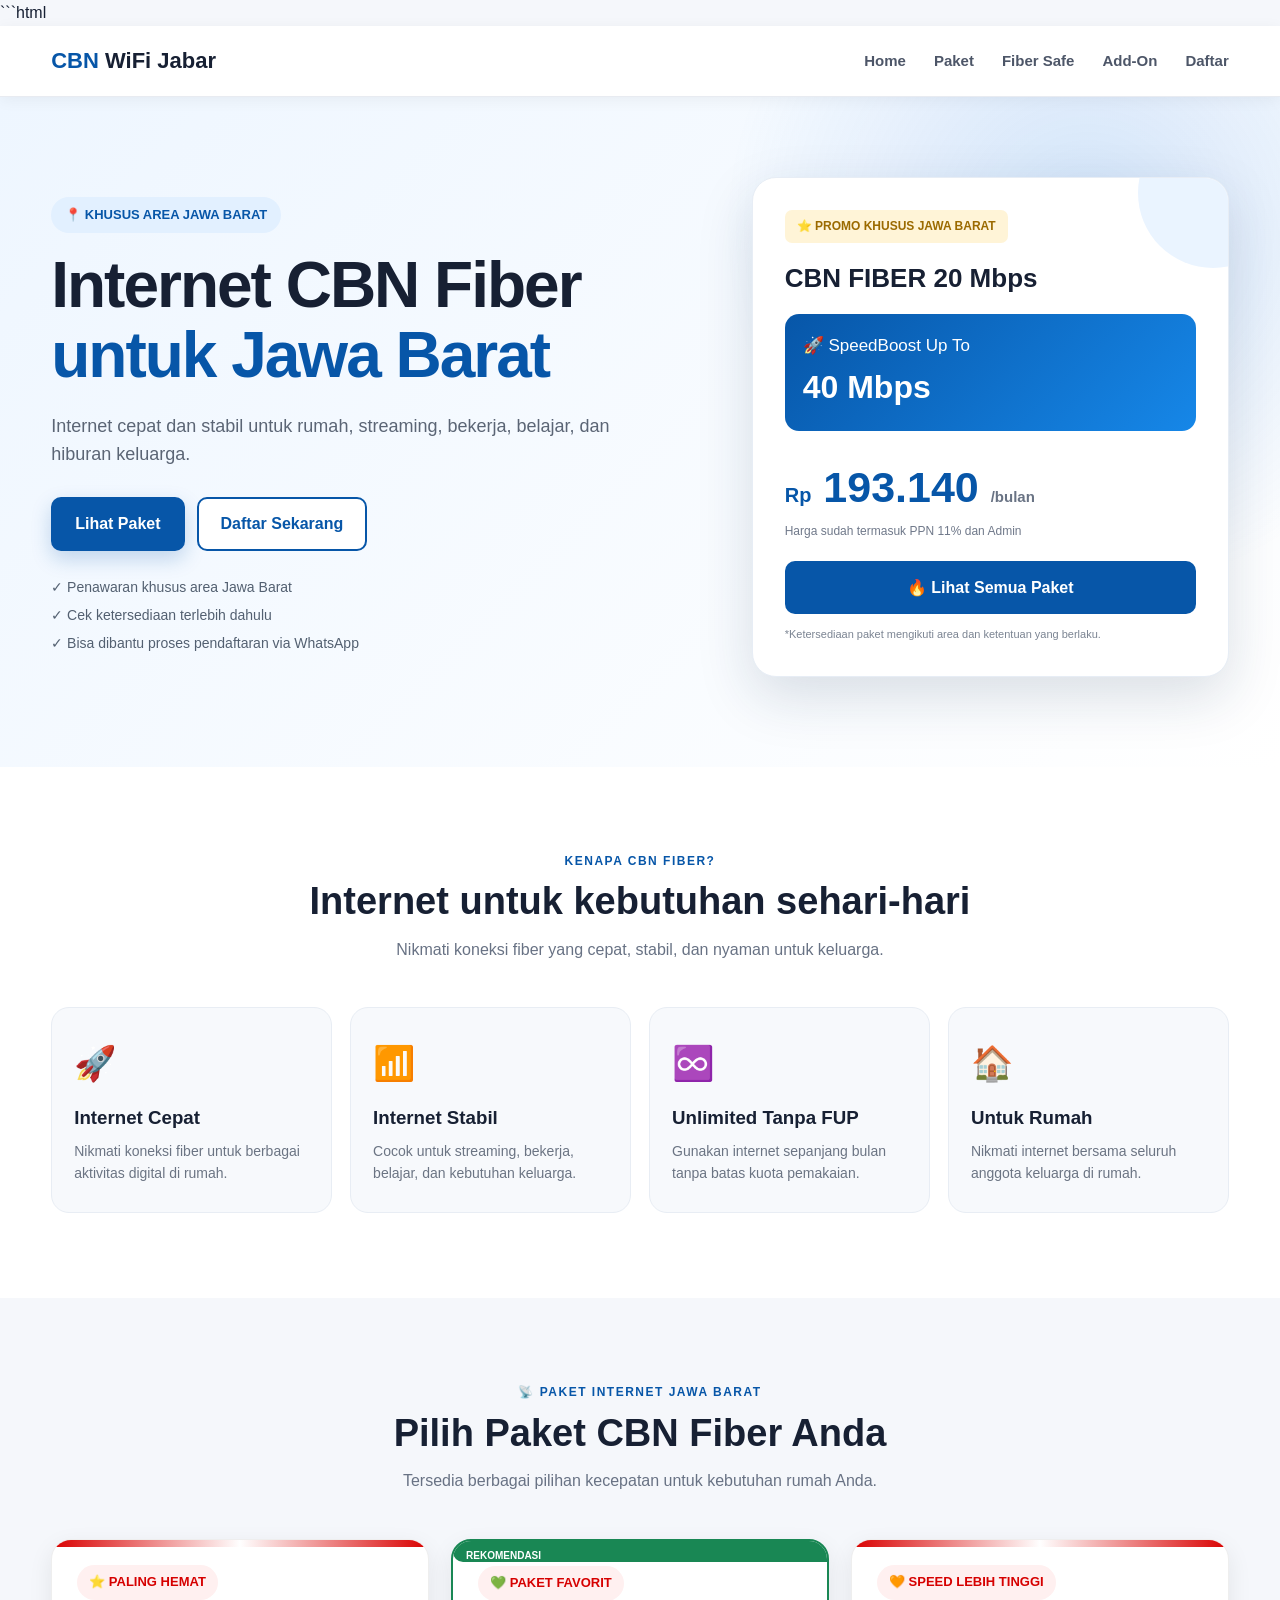
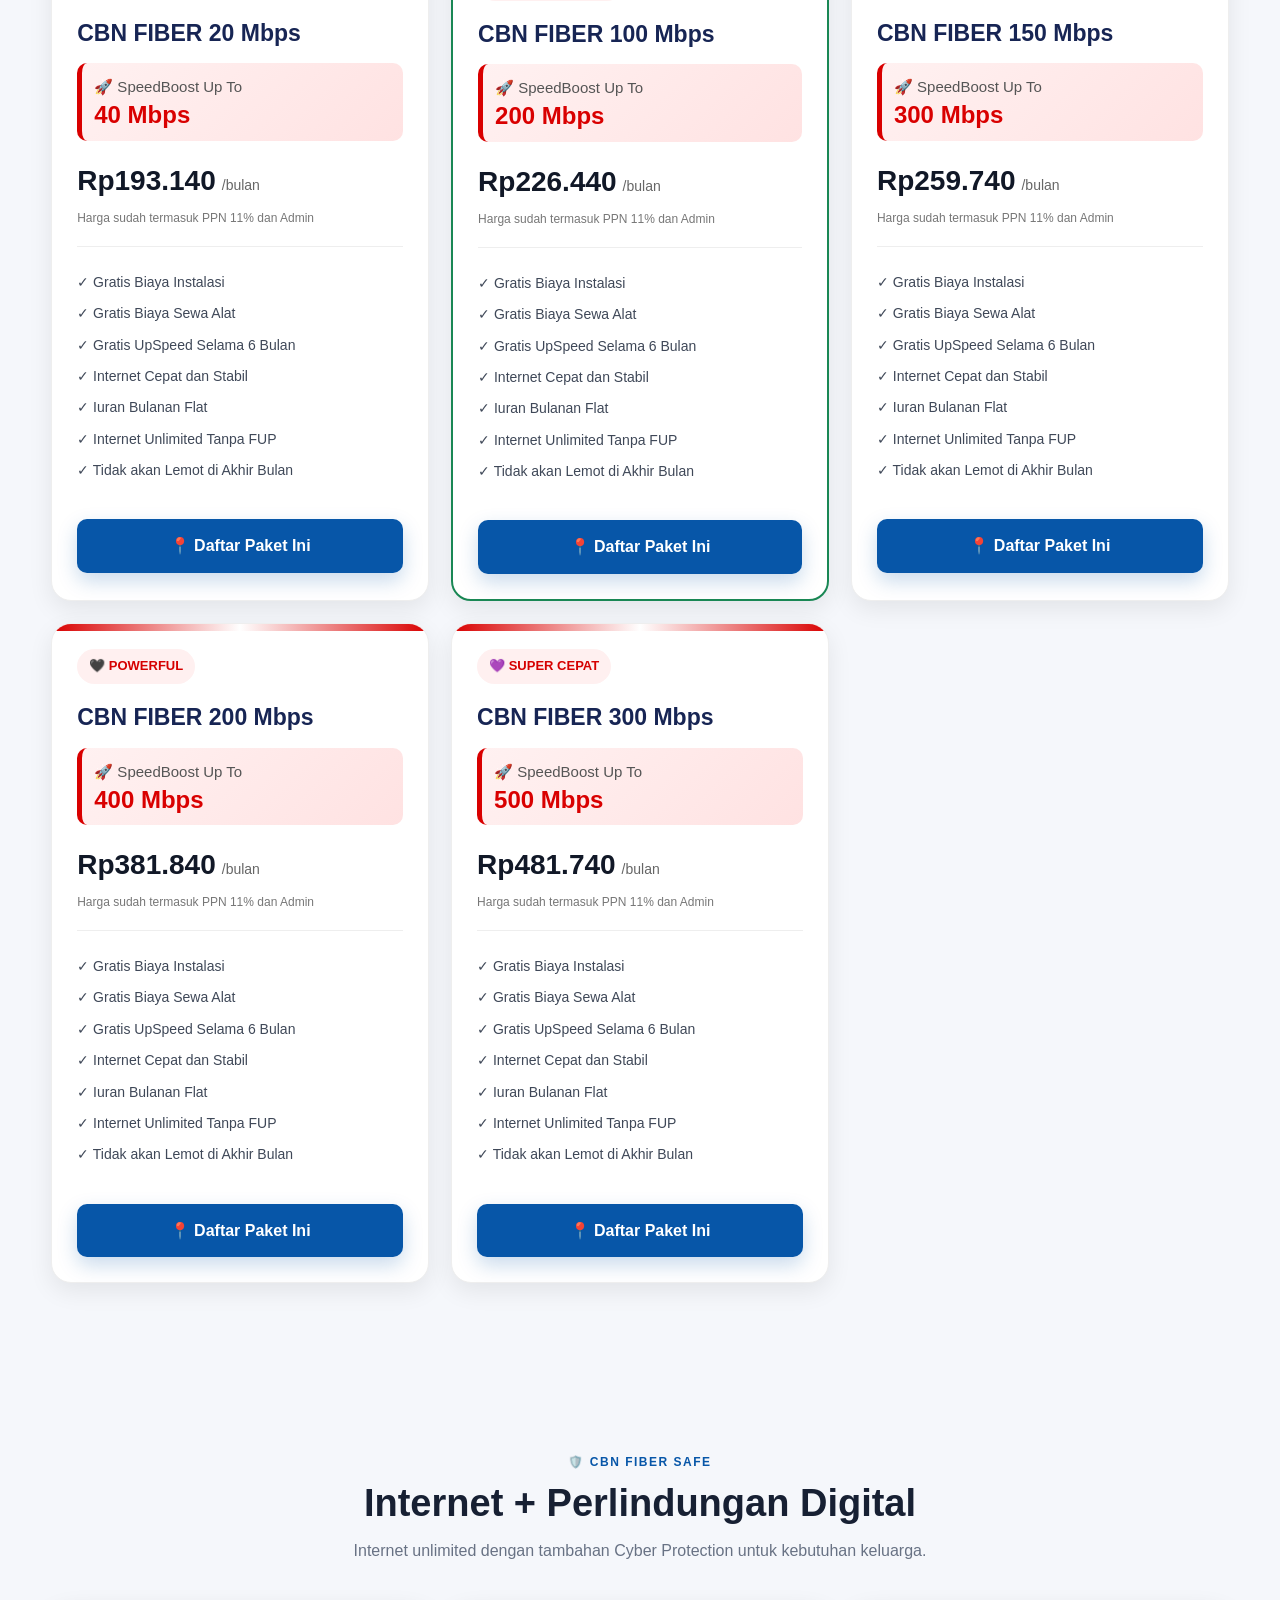
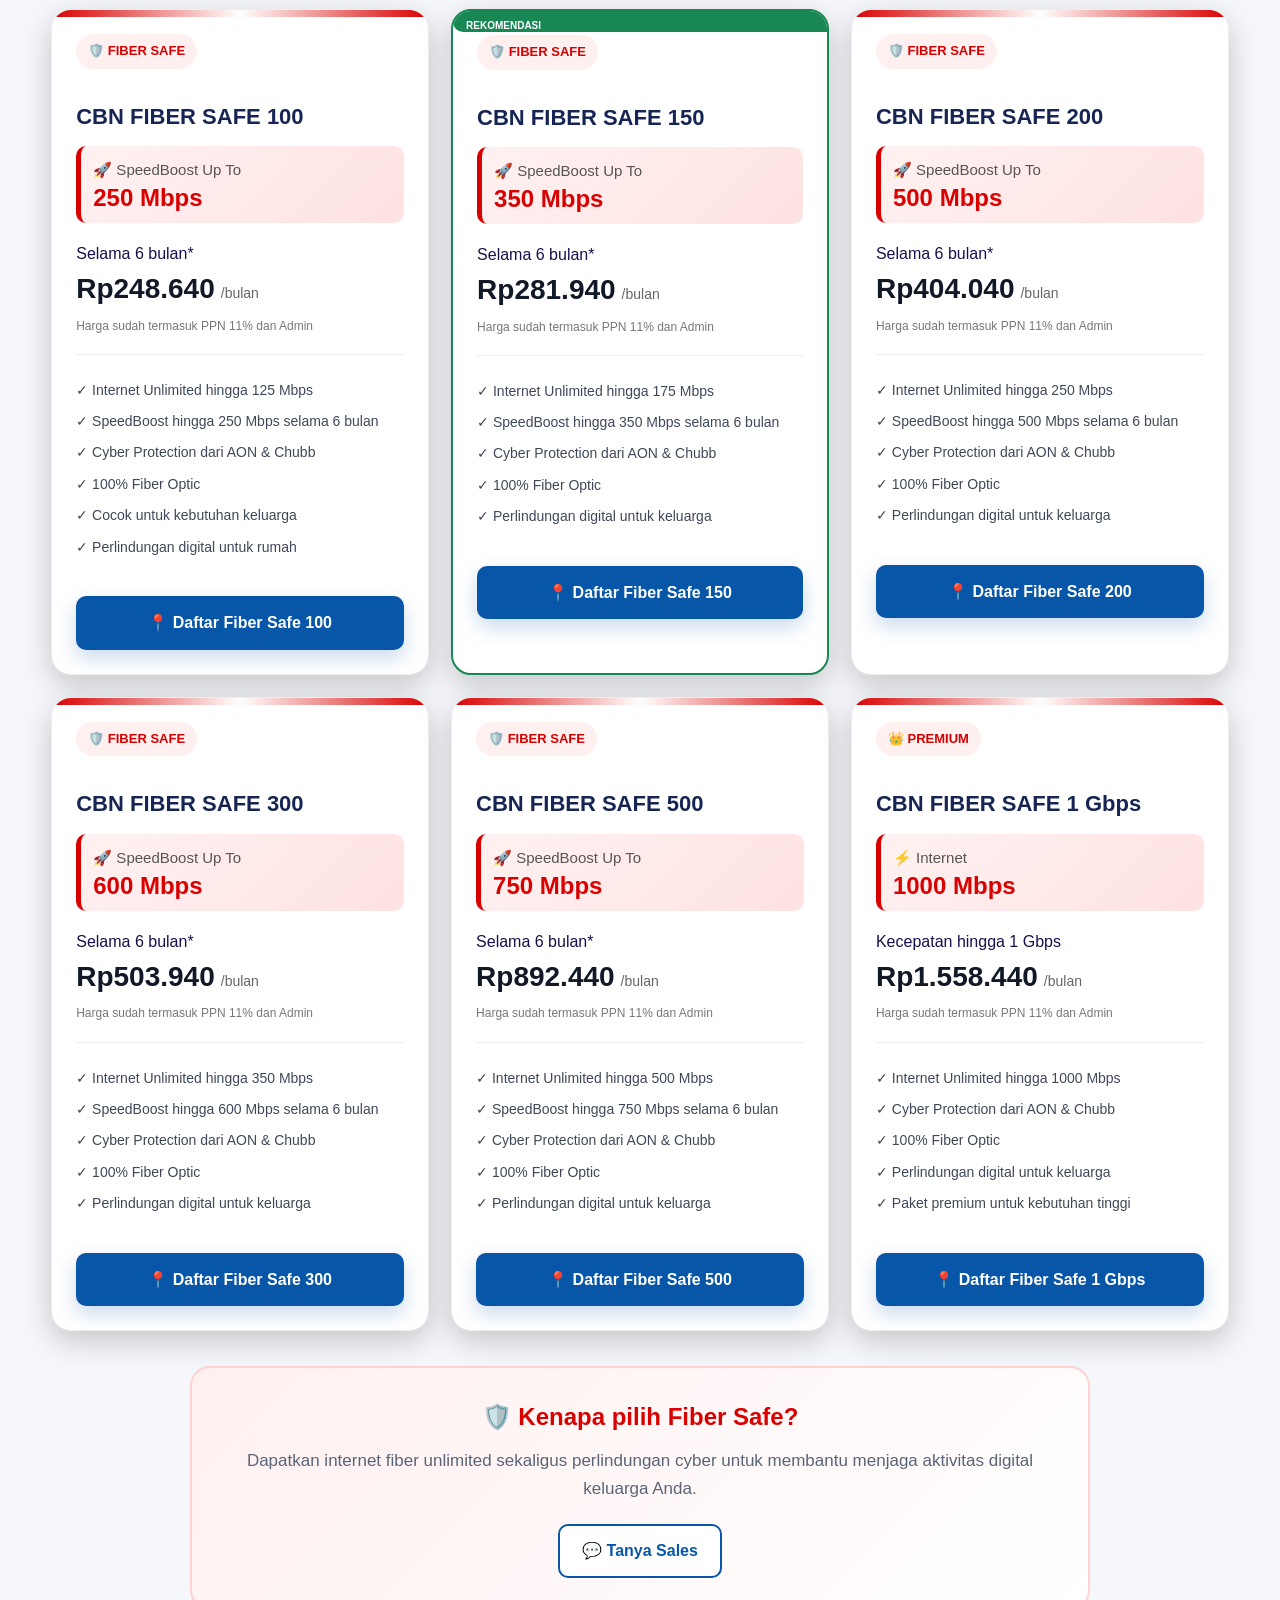
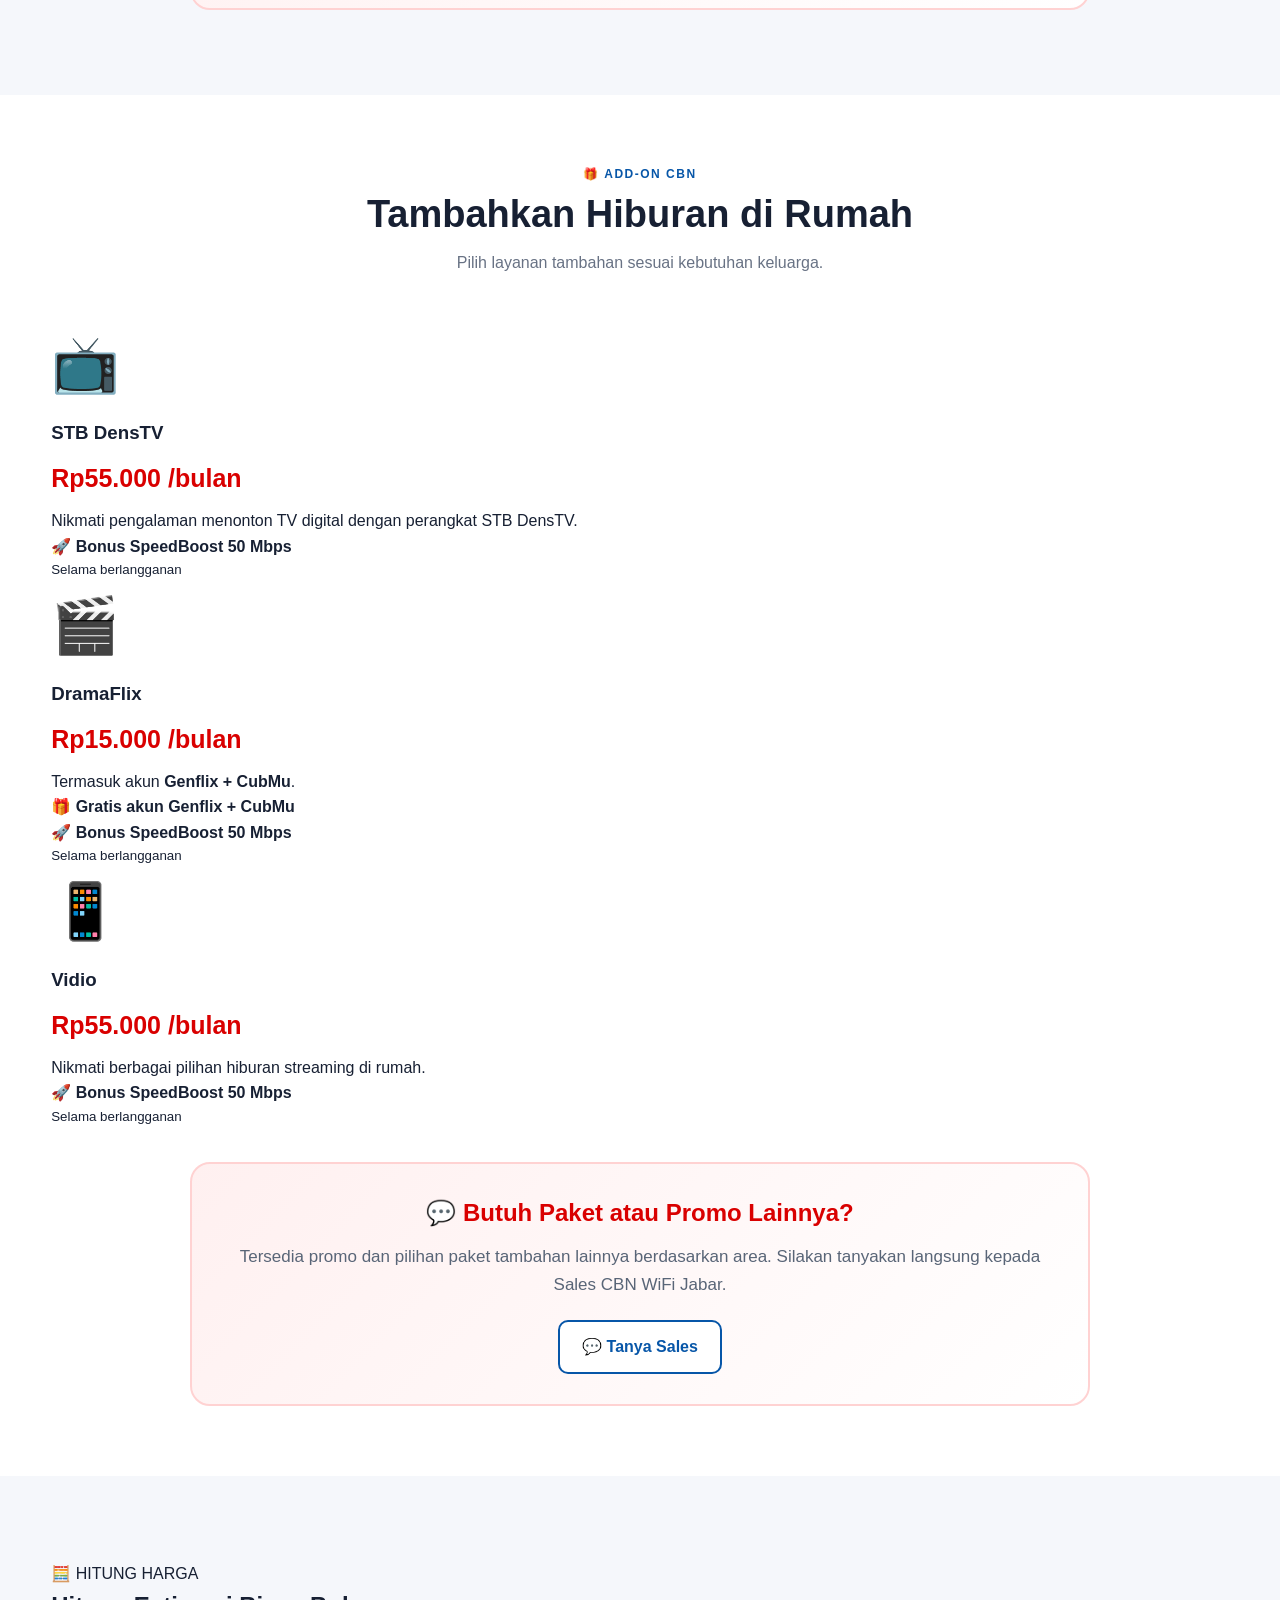
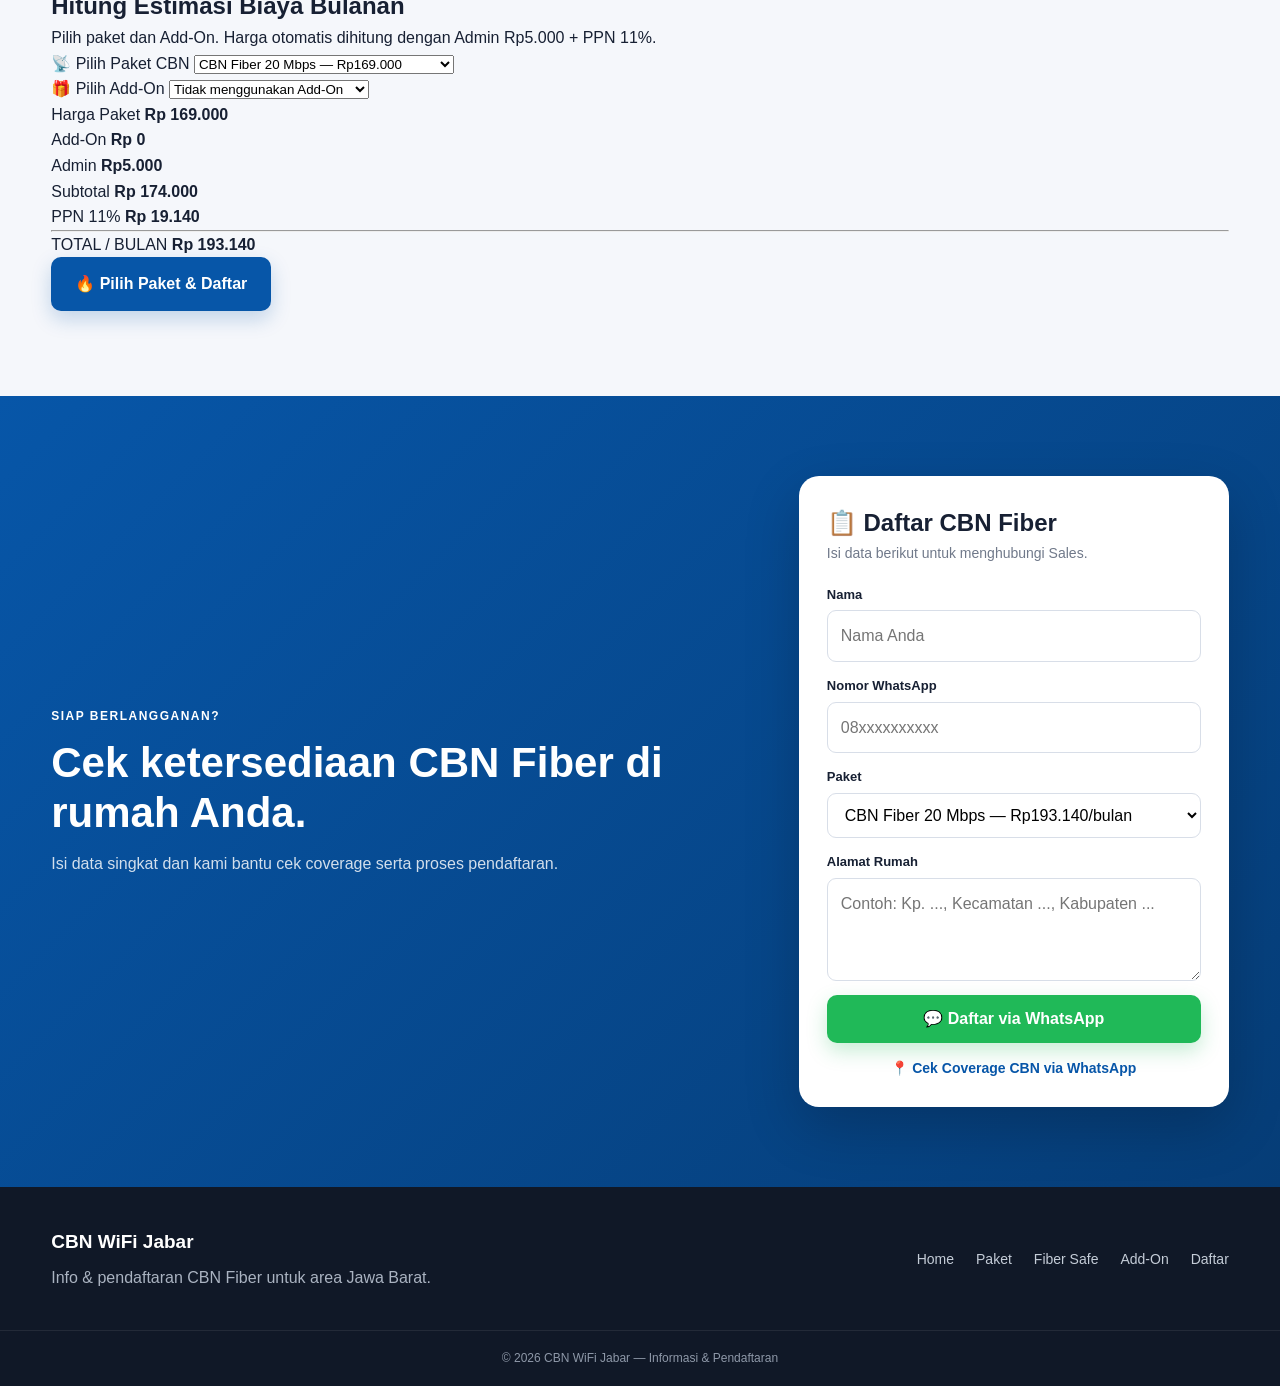
==== commit be0838f6: "Fix Netlify CSS path" ====
--- a/index.html
+++ b/index.html
@@ -21,7 +21,7 @@
 content="Info paket CBN Fiber Jawa Barat, Fiber Safe, Add-On, kalkulator harga, cek coverage dan pendaftaran melalui WhatsApp.">
 
 <link rel="stylesheet"
-href="{{ url_for('static', filename='style.css') }}">
+href="static/style.css">
 
 </head>
 
--- a/static/style.css
+++ b/static/style.css
@@ -0,0 +1,1764 @@
+/* =========================================================
+   CBN WIFI JABAR - SALES LANDING PAGE
+   ========================================================= */
+
+* {
+    box-sizing: border-box;
+    margin: 0;
+    padding: 0;
+}
+
+html {
+    scroll-behavior: smooth;
+}
+
+body {
+    font-family: Arial, Helvetica, sans-serif;
+    background: #f5f7fb;
+    color: #172033;
+    line-height: 1.6;
+}
+
+a {
+    text-decoration: none;
+    color: inherit;
+}
+
+.container {
+    width: min(1180px, 92%);
+    margin: auto;
+}
+
+
+/* =========================================================
+   HEADER
+   ========================================================= */
+
+.header {
+    position: sticky;
+    top: 0;
+    z-index: 1000;
+    background: rgba(255,255,255,.96);
+    border-bottom: 1px solid #e8ebf1;
+    box-shadow: 0 3px 15px rgba(0,0,0,.05);
+}
+
+.nav {
+    min-height: 70px;
+    display: flex;
+    align-items: center;
+    justify-content: space-between;
+    gap: 20px;
+}
+
+.logo {
+    font-size: 22px;
+    font-weight: 800;
+    color: #172033;
+}
+
+.logo span {
+    color: #0756a8;
+}
+
+.nav nav {
+    display: flex;
+    gap: 28px;
+}
+
+.nav nav a {
+    font-size: 15px;
+    font-weight: 700;
+    color: #4d5668;
+    transition: .2s;
+}
+
+.nav nav a:hover {
+    color: #0756a8;
+}
+
+
+/* =========================================================
+   BUTTON
+   ========================================================= */
+
+.btn {
+    display: inline-flex;
+    align-items: center;
+    justify-content: center;
+    min-height: 48px;
+    padding: 12px 22px;
+    border-radius: 10px;
+    font-weight: 800;
+    border: 2px solid transparent;
+    transition: .2s;
+    cursor: pointer;
+}
+
+.btn:hover {
+    transform: translateY(-2px);
+}
+
+.btn-primary {
+    background: #0756a8;
+    color: white;
+    box-shadow: 0 8px 20px rgba(7,86,168,.22);
+}
+
+.btn-primary:hover {
+    background: #064582;
+}
+
+.btn-outline {
+    border-color: #0756a8;
+    color: #0756a8;
+    background: white;
+}
+
+.btn-outline:hover {
+    background: #0756a8;
+    color: white;
+}
+
+.btn-whatsapp {
+    background: #20b958;
+    color: white;
+    box-shadow: 0 8px 20px rgba(32,185,88,.25);
+}
+
+.btn-whatsapp:hover {
+    background: #159447;
+}
+
+.btn-white {
+    background: white;
+    color: #0756a8;
+}
+
+
+/* =========================================================
+   HERO
+   ========================================================= */
+
+.hero {
+    padding: 80px 0 90px;
+    background:
+        radial-gradient(circle at 85% 20%, rgba(30,117,220,.18), transparent 30%),
+        linear-gradient(135deg, #eef6ff, #ffffff);
+}
+
+.hero-content {
+    display: grid;
+    grid-template-columns: 1.15fr .85fr;
+    gap: 55px;
+    align-items: center;
+}
+
+.badge {
+    display: inline-block;
+    padding: 8px 14px;
+    border-radius: 50px;
+    background: #e2f0ff;
+    color: #0756a8;
+    font-size: 13px;
+    font-weight: 800;
+    margin-bottom: 18px;
+}
+
+.hero h1 {
+    font-size: clamp(40px, 5vw, 64px);
+    line-height: 1.08;
+    letter-spacing: -2px;
+    margin-bottom: 22px;
+}
+
+.hero h1 span {
+    display: block;
+    color: #0756a8;
+}
+
+.hero-text > p {
+    max-width: 620px;
+    font-size: 18px;
+    color: #5b6575;
+    margin-bottom: 28px;
+}
+
+.hero-buttons {
+    display: flex;
+    gap: 12px;
+    flex-wrap: wrap;
+}
+
+.hero-info {
+    margin-top: 22px;
+    color: #536071;
+    font-size: 14px;
+    line-height: 2;
+}
+
+
+/* =========================================================
+   HERO CARD
+   ========================================================= */
+
+.hero-card {
+    background: white;
+    padding: 32px;
+    border-radius: 24px;
+    box-shadow: 0 20px 55px rgba(17,44,82,.15);
+    border: 1px solid #e7edf5;
+    position: relative;
+    overflow: hidden;
+}
+
+.hero-card::before {
+    content: "";
+    position: absolute;
+    width: 150px;
+    height: 150px;
+    border-radius: 50%;
+    background: #eaf4ff;
+    right: -60px;
+    top: -60px;
+}
+
+.card-label {
+    display: inline-block;
+    padding: 7px 12px;
+    background: #fff4d7;
+    color: #9b6a00;
+    border-radius: 7px;
+    font-size: 12px;
+    font-weight: 800;
+    margin-bottom: 15px;
+}
+
+.hero-card h2 {
+    font-size: 26px;
+    margin-bottom: 15px;
+}
+
+.hero-speedboost {
+    background: linear-gradient(135deg, #0756a8, #1687e8);
+    color: white;
+    padding: 18px;
+    border-radius: 14px;
+    margin-bottom: 22px;
+    font-size: 17px;
+}
+
+.hero-speedboost strong {
+    display: block;
+    font-size: 32px;
+    margin-top: 2px;
+}
+
+.price {
+    font-size: 43px;
+    font-weight: 900;
+    color: #0756a8;
+}
+
+.price span {
+    font-size: 20px;
+}
+
+.price small {
+    font-size: 15px;
+    color: #697384;
+    font-weight: 600;
+}
+
+.price-note {
+    font-size: 12px;
+    color: #70798a;
+    margin-bottom: 20px;
+}
+
+.card-button {
+    display: flex;
+    justify-content: center;
+    padding: 14px;
+    border-radius: 10px;
+    background: #0756a8;
+    color: white;
+    font-weight: 800;
+    margin-bottom: 12px;
+}
+
+.hero-card > small {
+    color: #7b8492;
+    font-size: 11px;
+}
+
+
+/* =========================================================
+   SECTION TITLE
+   ========================================================= */
+
+.features,
+.packages {
+    padding: 85px 0;
+}
+
+.section-title {
+    text-align: center;
+    max-width: 700px;
+    margin: 0 auto 45px;
+}
+
+.section-title > span {
+    font-size: 12px;
+    font-weight: 900;
+    letter-spacing: 1.5px;
+    color: #0756a8;
+}
+
+.section-title h2 {
+    font-size: 38px;
+    line-height: 1.2;
+    margin: 8px 0 12px;
+}
+
+.section-title p {
+    color: #687284;
+}
+
+
+/* =========================================================
+   FEATURES
+   ========================================================= */
+
+.features {
+    background: white;
+}
+
+.feature-grid {
+    display: grid;
+    grid-template-columns: repeat(4, 1fr);
+    gap: 18px;
+}
+
+.feature {
+    background: #f7f9fc;
+    padding: 28px 22px;
+    border-radius: 18px;
+    border: 1px solid #e8edf4;
+    transition: .2s;
+}
+
+.feature:hover {
+    transform: translateY(-5px);
+    box-shadow: 0 15px 35px rgba(0,0,0,.07);
+}
+
+.feature .icon {
+    font-size: 34px;
+    margin-bottom: 12px;
+}
+
+.feature h3 {
+    margin-bottom: 7px;
+}
+
+.feature p {
+    color: #6b7483;
+    font-size: 14px;
+}
+
+
+/* =========================================================
+   PACKAGE GRID
+   ========================================================= */
+
+.package-grid {
+    display: grid;
+    grid-template-columns: repeat(2, 1fr);
+    gap: 22px;
+}
+
+.package-card {
+    background: white;
+    border: 1px solid #e2e7ef;
+    border-radius: 20px;
+    padding: 28px;
+    box-shadow: 0 8px 30px rgba(20,40,70,.06);
+    transition: .25s;
+    position: relative;
+    overflow: hidden;
+}
+
+.package-card:hover {
+    transform: translateY(-6px);
+    box-shadow: 0 18px 40px rgba(20,40,70,.12);
+}
+
+.package-card:nth-child(2) {
+    border: 2px solid #198754;
+}
+
+.package-card:nth-child(2)::before {
+    content: "REKOMENDASI";
+    position: absolute;
+    top: 0;
+    right: 0;
+    padding: 7px 13px;
+    background: #198754;
+    color: white;
+    font-size: 10px;
+    font-weight: 900;
+    border-radius: 0 0 0 10px;
+}
+
+.package-badge {
+    display: inline-block;
+    padding: 6px 11px;
+    border-radius: 6px;
+    background: #edf4ff;
+    color: #0756a8;
+    font-size: 11px;
+    font-weight: 900;
+    margin-bottom: 13px;
+}
+
+.package-card h3 {
+    font-size: 25px;
+    margin-bottom: 12px;
+}
+
+
+/* =========================================================
+   SPEEDBOOST
+   ========================================================= */
+
+.speedboost {
+    background: linear-gradient(135deg, #0756a8, #1687e8);
+    color: white;
+    border-radius: 13px;
+    padding: 14px 17px;
+    margin-bottom: 20px;
+    font-size: 15px;
+}
+
+.speedboost strong {
+    display: block;
+    font-size: 29px;
+    line-height: 1.1;
+    margin-top: 3px;
+}
+
+
+/* =========================================================
+   PACKAGE PRICE
+   ========================================================= */
+
+.package-price {
+    display: flex;
+    align-items: baseline;
+    gap: 6px;
+}
+
+.package-price strong {
+    color: #0756a8;
+    font-size: 31px;
+}
+
+.package-price span {
+    color: #70798a;
+    font-size: 14px;
+}
+
+.package-price-note {
+    color: #737c8b;
+    font-size: 12px;
+    margin-bottom: 18px;
+}
+
+
+/* =========================================================
+   PACKAGE BODY
+   ========================================================= */
+
+.package-body {
+    border-top: 1px solid #edf0f4;
+    padding-top: 16px;
+    margin-bottom: 20px;
+}
+
+.package-body div {
+    font-size: 14px;
+    margin: 8px 0;
+    color: #3f4858;
+}
+
+.package-button {
+    width: 100%;
+}
+
+
+/* =========================================================
+   OTHER PACKAGE
+   ========================================================= */
+
+.other-package {
+    margin-top: 35px;
+    text-align: center;
+    background: linear-gradient(135deg, #eaf4ff, #f6faff);
+    border: 1px solid #d7e8fb;
+    border-radius: 20px;
+    padding: 35px 25px;
+}
+
+.other-package strong {
+    display: block;
+    color: #0756a8;
+    font-size: 25px;
+    margin-bottom: 10px;
+}
+
+.other-package p {
+    color: #596577;
+    font-size: 17px;
+    margin-bottom: 20px;
+}
+
+
+/* =========================================================
+   CTA / REGISTRATION
+   ========================================================= */
+
+.cta {
+    padding: 80px 0;
+    background: linear-gradient(135deg, #0756a8, #063d77);
+    color: white;
+}
+
+.cta-content {
+    display: grid;
+    grid-template-columns: 1fr 430px;
+    gap: 55px;
+    align-items: center;
+}
+
+.cta-content > div:first-child > span {
+    font-size: 12px;
+    font-weight: 900;
+    letter-spacing: 1.5px;
+}
+
+.cta h2 {
+    font-size: 42px;
+    line-height: 1.2;
+    margin: 12px 0;
+}
+
+.cta p {
+    color: rgba(255,255,255,.82);
+}
+
+.registration-card {
+    background: white;
+    color: #172033;
+    border-radius: 20px;
+    padding: 28px;
+    box-shadow: 0 20px 55px rgba(0,0,0,.2);
+}
+
+.registration-card h3 {
+    font-size: 24px;
+}
+
+.registration-card > p {
+    color: #70798a;
+    font-size: 14px;
+    margin-bottom: 20px;
+}
+
+.form-group {
+    margin-bottom: 14px;
+}
+
+.form-group label {
+    display: block;
+    font-size: 13px;
+    font-weight: 800;
+    margin-bottom: 5px;
+}
+
+.form-group input,
+.form-group textarea,
+.form-group select {
+    width: 100%;
+    padding: 12px 13px;
+    border: 1px solid #d8dee8;
+    border-radius: 9px;
+    outline: none;
+    font: inherit;
+    background: white;
+}
+
+.form-group input:focus,
+.form-group textarea:focus,
+.form-group select:focus {
+    border-color: #0756a8;
+    box-shadow: 0 0 0 3px rgba(7,86,168,.1);
+}
+
+.registration-button {
+    width: 100%;
+    border: 0;
+    font-size: 16px;
+}
+
+.coverage-link {
+    display: block;
+    text-align: center;
+    margin-top: 14px;
+    color: #0756a8;
+    font-size: 14px;
+    font-weight: 800;
+}
+
+
+/* =========================================================
+   FOOTER
+   ========================================================= */
+
+footer {
+    background: #101827;
+    color: white;
+}
+
+.footer-content {
+    display: flex;
+    justify-content: space-between;
+    gap: 30px;
+    padding: 40px 0;
+}
+
+.footer-content strong {
+    font-size: 19px;
+}
+
+.footer-content p {
+    color: #aab3c1;
+    margin-top: 7px;
+}
+
+.footer-links {
+    display: flex;
+    gap: 22px;
+    align-items: center;
+}
+
+.footer-links a {
+    color: #c4ccd7;
+    font-size: 14px;
+}
+
+.footer-links a:hover {
+    color: white;
+}
+
+.copyright {
+    border-top: 1px solid rgba(255,255,255,.08);
+    text-align: center;
+    color: #8e98a8;
+    padding: 18px;
+    font-size: 12px;
+}
+
+
+/* =========================================================
+   MOBILE
+   ========================================================= */
+
+@media (max-width: 850px) {
+
+    .nav {
+        min-height: 62px;
+    }
+
+    .nav nav {
+        display: none;
+    }
+
+    .hero {
+        padding: 50px 0 60px;
+    }
+
+    .hero-content {
+        grid-template-columns: 1fr;
+        gap: 35px;
+    }
+
+    .hero h1 {
+        font-size: 42px;
+    }
+
+    .hero-text > p {
+        font-size: 16px;
+    }
+
+    .feature-grid {
+        grid-template-columns: repeat(2, 1fr);
+    }
+
+    .package-grid {
+        grid-template-columns: 1fr;
+    }
+
+    .cta-content {
+        grid-template-columns: 1fr;
+        gap: 35px;
+    }
+
+    .cta h2 {
+        font-size: 34px;
+    }
+
+}
+
+
+@media (max-width: 520px) {
+
+    .container {
+        width: 94%;
+    }
+
+    .hero h1 {
+        font-size: 36px;
+    }
+
+    .hero-card {
+        padding: 22px;
+    }
+
+    .price {
+        font-size: 36px;
+    }
+
+    .section-title h2 {
+        font-size: 30px;
+    }
+
+    .features,
+    .packages {
+        padding: 60px 0;
+    }
+
+    .feature-grid {
+        grid-template-columns: 1fr;
+    }
+
+    .package-card {
+        padding: 22px;
+    }
+
+    .package-price strong {
+        font-size: 27px;
+    }
+
+    .other-package strong {
+        font-size: 21px;
+    }
+
+    .other-package p {
+        font-size: 15px;
+    }
+
+    .cta {
+        padding: 60px 0;
+    }
+
+    .cta h2 {
+        font-size: 30px;
+    }
+
+    .registration-card {
+        padding: 21px;
+    }
+
+    .footer-content {
+        flex-direction: column;
+    }
+
+    .footer-links {
+        flex-wrap: wrap;
+    }
+
+}
+```css
+/* =====================================================
+   TEMA HUT RI — CBN WIFI JABAR
+===================================================== */
+
+body {
+    background:
+        linear-gradient(
+            180deg,
+            #fff 0%,
+            #fff5f5 45%,
+            #ffffff 100%
+        );
+}
+
+/* Banner kemerdekaan */
+
+.merdeka-banner {
+    background: linear-gradient(135deg, #d90000, #ff3030);
+    color: white;
+    padding: 14px 20px;
+    text-align: center;
+    font-weight: 800;
+    font-size: 18px;
+    box-shadow: 0 4px 15px rgba(180,0,0,.25);
+}
+
+.merdeka-banner span {
+    color: #fff;
+}
+
+
+/* =====================================================
+   PACKAGE GRID
+===================================================== */
+
+.package-grid {
+    display: grid;
+    grid-template-columns: repeat(3, 1fr);
+    gap: 22px;
+    margin-top: 35px;
+}
+
+.package-card {
+    position: relative;
+    background: #fff;
+    border-radius: 20px;
+    padding: 25px;
+    border: 1px solid #eee;
+    box-shadow: 0 8px 25px rgba(0,0,0,.08);
+    transition: .3s;
+    overflow: hidden;
+}
+
+.package-card:hover {
+    transform: translateY(-7px);
+    box-shadow: 0 15px 35px rgba(0,0,0,.15);
+}
+
+.package-card::before {
+    content: "";
+    position: absolute;
+    top: 0;
+    left: 0;
+    width: 100%;
+    height: 7px;
+    background: linear-gradient(
+        90deg,
+        #d90000,
+        #ffffff,
+        #d90000
+    );
+}
+
+.package-badge {
+    display: inline-block;
+    background: #fff0f0;
+    color: #d60000;
+    padding: 7px 12px;
+    border-radius: 30px;
+    font-size: 13px;
+    font-weight: 800;
+    margin-bottom: 15px;
+}
+
+.package-card h3 {
+    font-size: 23px;
+    margin-bottom: 10px;
+    color: #172554;
+}
+
+.speedboost {
+    background: linear-gradient(
+        135deg,
+        #fff1f1,
+        #ffe2e2
+    );
+    border-left: 5px solid #d90000;
+    border-radius: 10px;
+    padding: 12px;
+    margin: 12px 0 18px;
+    color: #555;
+}
+
+.speedboost strong {
+    display: block;
+    color: #d90000;
+    font-size: 24px;
+    margin-top: 3px;
+}
+
+.package-price strong {
+    font-size: 28px;
+    color: #111827;
+}
+
+.package-price span {
+    color: #666;
+}
+
+.package-price-note {
+    font-size: 12px;
+    color: #777;
+    margin: 5px 0 18px;
+}
+
+.package-body {
+    border-top: 1px solid #eee;
+    padding-top: 15px;
+}
+
+.package-body div {
+    margin: 9px 0;
+    font-size: 14px;
+}
+
+.package-button {
+    width: 100%;
+    margin-top: 18px;
+}
+
+
+/* =====================================================
+   FIBER SAFE
+===================================================== */
+
+.safe-section {
+    background:
+        linear-gradient(
+            135deg,
+            #17104d,
+            #30218a
+        );
+    color: white;
+    padding: 70px 0;
+}
+
+.safe-section .section-title span,
+.safe-section .section-title h2,
+.safe-section .section-title p {
+    color: white;
+}
+
+.safe-grid {
+    display: grid;
+    grid-template-columns: repeat(3, 1fr);
+    gap: 20px;
+    margin-top: 35px;
+}
+
+.safe-card {
+    background: white;
+    color: #17104d;
+    border-radius: 20px;
+    padding: 24px;
+    box-shadow: 0 10px 30px rgba(0,0,0,.2);
+    transition: .3s;
+}
+
+.safe-card:hover {
+    transform: translateY(-6px);
+}
+
+.safe-badge {
+    display: inline-block;
+    background: #eee9ff;
+    color: #4526c9;
+    padding: 6px 12px;
+    border-radius: 30px;
+    font-weight: 800;
+    font-size: 12px;
+}
+
+.safe-card h3 {
+    font-size: 22px;
+    margin: 15px 0 8px;
+}
+
+.safe-speed {
+    font-size: 30px;
+    font-weight: 900;
+    color: #3920b8;
+}
+
+.safe-boost {
+    background: #f1efff;
+    padding: 12px;
+    border-radius: 10px;
+    margin: 15px 0;
+}
+
+.safe-boost strong {
+    display: block;
+    font-size: 20px;
+    color: #3920b8;
+}
+
+.safe-feature {
+    margin: 9px 0;
+    font-size: 14px;
+}
+
+
+/* =====================================================
+   ADD ON
+===================================================== */
+
+.addon-section {
+    padding: 70px 0;
+    background: #fff;
+}
+
+.addon-grid {
+    display: grid;
+    grid-template-columns: repeat(3, 1fr);
+    gap: 22px;
+    margin-top: 35px;
+}
+
+.addon-card {
+    background: white;
+    border-radius: 20px;
+    border: 2px solid #f0dada;
+    padding: 25px;
+    text-align: center;
+    box-shadow: 0 8px 25px rgba(0,0,0,.07);
+    transition: .3s;
+}
+
+.addon-card:hover {
+    transform: translateY(-6px);
+    border-color: #d90000;
+}
+
+.addon-icon {
+    font-size: 55px;
+    margin-bottom: 10px;
+}
+
+.addon-card h3 {
+    color: #172554;
+    font-size: 22px;
+}
+
+.addon-price {
+    font-size: 25px;
+    font-weight: 900;
+    color: #d90000;
+    margin: 10px 0;
+}
+
+.addon-bonus {
+    background: #fff0f0;
+    color: #d90000;
+    border-radius: 10px;
+    padding: 10px;
+    font-weight: 800;
+    margin-top: 15px;
+}
+
+
+/* =====================================================
+   INFO PROMO LAIN
+===================================================== */
+
+.other-package {
+    margin: 35px auto 0;
+    padding: 30px;
+    max-width: 900px;
+    text-align: center;
+    border-radius: 20px;
+    background: linear-gradient(
+        135deg,
+        #fff0f0,
+        #fff
+    );
+    border: 2px solid #ffd2d2;
+}
+
+.other-package strong {
+    display: block;
+    font-size: 24px;
+    color: #d90000;
+    margin-bottom: 10px;
+}
+
+.other-package p {
+    font-size: 17px;
+    line-height: 1.7;
+}
+
+
+/* =====================================================
+   RESPONSIVE HP
+===================================================== */
+
+@media (max-width: 900px) {
+
+    .package-grid,
+    .safe-grid,
+    .addon-grid {
+        grid-template-columns: repeat(2, 1fr);
+    }
+
+}
+
+@media (max-width: 600px) {
+
+    .package-grid,
+    .safe-grid,
+    .addon-grid {
+        grid-template-columns: 1fr;
+    }
+
+    .package-card,
+    .safe-card,
+    .addon-card {
+        padding: 20px;
+    }
+
+    .other-package strong {
+        font-size: 20px;
+    }
+
+}
+```html
+<!-- =========================
+     FIBER SAFE
+========================= -->
+
+<section class="safe-section" id="fiber-safe">
+
+<div class="container">
+
+<div class="section-title">
+
+<span>🛡️ CBN FIBER SAFE</span>
+
+<h2>Pilih Internet + Perlindungan Lebih</h2>
+
+<p>
+Internet unlimited dengan tambahan perlindungan
+Cyber Protection untuk keluarga Anda.
+</p>
+
+</div>
+
+
+<div class="safe-grid">
+
+
+<!-- SAFE 100 -->
+
+<div class="safe-card">
+
+<div class="safe-badge">
+🛡️ FIBER SAFE
+</div>
+
+<h3>CBN Fiber Safe 100</h3>
+
+<div class="safe-speed">
+100 Mbps
+</div>
+
+<div class="safe-boost">
+
+🚀 SpeedBoost
+
+<strong>
+Up To 200 Mbps
+</strong>
+
+<small>
+Selama 6 bulan*
+</small>
+
+</div>
+
+<div class="safe-feature">
+✓ Internet Unlimited
+</div>
+
+<div class="safe-feature">
+✓ Internet cepat dan stabil
+</div>
+
+<div class="safe-feature">
+✓ Cyber Protection
+</div>
+
+<div class="safe-feature">
+✓ Didukung AON & Chubb
+</div>
+
+<div class="safe-feature">
+✓ Iuran bulanan flat
+</div>
+
+<div class="package-price">
+<strong>Rp277.140</strong>
+<span>/bulan</span>
+</div>
+
+<a href="#daftar"
+class="btn btn-primary package-button">
+📍 Daftar Paket
+</a>
+
+</div>
+
+
+<!-- SAFE 150 -->
+
+<div class="safe-card">
+
+<div class="safe-badge">
+🛡️ FIBER SAFE
+</div>
+
+<h3>CBN Fiber Safe 150</h3>
+
+<div class="safe-speed">
+150 Mbps
+</div>
+
+<div class="safe-boost">
+
+🚀 SpeedBoost
+
+<strong>
+Up To 350 Mbps
+</strong>
+
+<small>
+Selama 6 bulan*
+</small>
+
+</div>
+
+<div class="safe-feature">
+✓ Internet Unlimited
+</div>
+
+<div class="safe-feature">
+✓ Internet cepat dan stabil
+</div>
+
+<div class="safe-feature">
+✓ Cyber Protection
+</div>
+
+<div class="safe-feature">
+✓ Didukung AON & Chubb
+</div>
+
+<div class="safe-feature">
+✓ Iuran bulanan flat
+</div>
+
+<div class="package-price">
+<strong>Rp299.940</strong>
+<span>/bulan</span>
+</div>
+
+<a href="#daftar"
+class="btn btn-primary package-button">
+📍 Daftar Paket
+</a>
+
+</div>
+
+
+<!-- SAFE 200 -->
+
+<div class="safe-card">
+
+<div class="safe-badge">
+🛡️ FIBER SAFE
+</div>
+
+<h3>CBN Fiber Safe 200</h3>
+
+<div class="safe-speed">
+200 Mbps
+</div>
+
+<div class="safe-boost">
+
+🚀 SpeedBoost
+
+<strong>
+Up To 500 Mbps
+</strong>
+
+<small>
+Selama 6 bulan*
+</small>
+
+</div>
+
+<div class="safe-feature">
+✓ Internet Unlimited
+</div>
+
+<div class="safe-feature">
+✓ Internet cepat dan stabil
+</div>
+
+<div class="safe-feature">
+✓ Cyber Protection
+</div>
+
+<div class="safe-feature">
+✓ Didukung AON & Chubb
+</div>
+
+<div class="safe-feature">
+✓ Iuran bulanan flat
+</div>
+
+<div class="package-price">
+<strong>Rp435.540</strong>
+<span>/bulan</span>
+</div>
+
+<a href="#daftar"
+class="btn btn-primary package-button">
+📍 Daftar Paket
+</a>
+
+</div>
+
+
+<!-- SAFE 300 -->
+
+<div class="safe-card">
+
+<div class="safe-badge">
+🛡️ FIBER SAFE
+</div>
+
+<h3>CBN Fiber Safe 300</h3>
+
+<div class="safe-speed">
+300 Mbps
+</div>
+
+<div class="safe-boost">
+
+🚀 SpeedBoost
+
+<strong>
+Up To 600 Mbps
+</strong>
+
+<small>
+Selama 6 bulan*
+</small>
+
+</div>
+
+<div class="safe-feature">
+✓ Internet Unlimited
+</div>
+
+<div class="safe-feature">
+✓ Internet cepat dan stabil
+</div>
+
+<div class="safe-feature">
+✓ Cyber Protection
+</div>
+
+<div class="safe-feature">
+✓ Didukung AON & Chubb
+</div>
+
+<div class="safe-feature">
+✓ Iuran bulanan flat
+</div>
+
+<div class="package-price">
+<strong>Rp543.540</strong>
+<span>/bulan</span>
+</div>
+
+<a href="#daftar"
+class="btn btn-primary package-button">
+📍 Daftar Paket
+</a>
+
+</div>
+
+
+<!-- SAFE 500 -->
+
+<div class="safe-card">
+
+<div class="safe-badge">
+🛡️ FIBER SAFE
+</div>
+
+<h3>CBN Fiber Safe 500</h3>
+
+<div class="safe-speed">
+500 Mbps
+</div>
+
+<div class="safe-boost">
+
+🚀 SpeedBoost
+
+<strong>
+Up To 750 Mbps
+</strong>
+
+<small>
+Selama 6 bulan*
+</small>
+
+</div>
+
+<div class="safe-feature">
+✓ Internet Unlimited
+</div>
+
+<div class="safe-feature">
+✓ Internet cepat dan stabil
+</div>
+
+<div class="safe-feature">
+✓ Cyber Protection
+</div>
+
+<div class="safe-feature">
+✓ Didukung AON & Chubb
+</div>
+
+<div class="safe-feature">
+✓ Iuran bulanan flat
+</div>
+
+<div class="package-price">
+<strong>Rp967.740</strong>
+<span>/bulan</span>
+</div>
+
+<a href="#daftar"
+class="btn btn-primary package-button">
+📍 Daftar Paket
+</a>
+
+</div>
+
+
+<!-- SAFE 1 GBPS -->
+
+<div class="safe-card">
+
+<div class="safe-badge">
+👑 PREMIUM
+</div>
+
+<h3>CBN Fiber Safe 1 Gbps</h3>
+
+<div class="safe-speed">
+1 Gbps
+</div>
+
+<div class="safe-boost">
+
+🚀 Internet
+
+<strong>
+Up To 1000 Mbps
+</strong>
+
+</div>
+
+<div class="safe-feature">
+✓ Internet Unlimited
+</div>
+
+<div class="safe-feature">
+✓ Internet cepat dan stabil
+</div>
+
+<div class="safe-feature">
+✓ Cyber Protection
+</div>
+
+<div class="safe-feature">
+✓ Didukung AON & Chubb
+</div>
+
+<div class="safe-feature">
+✓ Iuran bulanan flat
+</div>
+
+<div class="package-price">
+<strong>Rp1.548.540</strong>
+<span>/bulan</span>
+</div>
+
+<a href="#daftar"
+class="btn btn-primary package-button">
+📍 Daftar Paket
+</a>
+
+</div>
+
+
+</div>
+
+</div>
+
+</section>
+
+
+
+<!-- =========================
+     ADD ON
+========================= -->
+
+<section class="addon-section" id="addon">
+
+<div class="container">
+
+<div class="section-title">
+
+<span>📺 ADD-ON CBN</span>
+
+<h2>Tambahkan Hiburan di Rumah</h2>
+
+<p>
+Pilih layanan tambahan sesuai kebutuhan keluarga.
+</p>
+
+</div>
+
+
+<div class="addon-grid">
+
+
+<!-- DENSTV -->
+
+<div class="addon-card">
+
+<div class="addon-icon">
+📺
+</div>
+
+<h3>
+STB DensTV
+</h3>
+
+<div class="addon-price">
+Rp55.000 / bulan
+</div>
+
+<p>
+Nikmati pengalaman menonton
+TV digital dengan perangkat STB.
+</p>
+
+<div class="addon-bonus">
+
+🚀 BONUS SPEEDBOOST 50 Mbps
+<br>
+
+<small>
+Selama berlangganan
+</small>
+
+</div>
+
+</div>
+
+
+<!-- DRAMAFLIX -->
+
+<div class="addon-card">
+
+<div class="addon-icon">
+🎬
+</div>
+
+<h3>
+DramaFlix
+</h3>
+
+<div class="addon-price">
+Rp15.000 / bulan
+</div>
+
+<p>
+Termasuk akun
+<strong>Genflix + CubMu</strong>.
+</p>
+
+<div class="addon-bonus">
+
+🚀 BONUS SPEEDBOOST 50 Mbps
+<br>
+
+<small>
+Selama berlangganan
+</small>
+
+</div>
+
+</div>
+
+
+<!-- VIDIO -->
+
+<div class="addon-card">
+
+<div class="addon-icon">
+📱
+</div>
+
+<h3>
+Vidio
+</h3>
+
+<div class="addon-price">
+Rp55.000 / bulan
+</div>
+
+<p>
+Nikmati berbagai pilihan
+hiburan streaming di rumah.
+</p>
+
+<div class="addon-bonus">
+
+🚀 BONUS SPEEDBOOST 50 Mbps
+<br>
+
+<small>
+Selama berlangganan
+</small>
+
+</div>
+
+</div>
+
+
+</div>
+
+
+<!-- INFO -->
+
+<div class="other-package">
+
+<strong>
+💬 Butuh paket atau promo lainnya?
+</strong>
+
+<p>
+Tersedia promo dan pilihan paket tambahan lainnya
+berdasarkan area. Silakan tanyakan langsung kepada
+Sales CBN WiFi Jabar.
+</p>
+
+<a href="#daftar"
+class="btn btn-outline">
+
+💬 Tanya Sales
+
+</a>
+
+</div>
+
+
+</div>
+
+</section>
+
+/* =========================================================
+   ADD-ON LOGOS
+   ========================================================= */
+
+.addon-icon {
+    display: flex;
+    align-items: center;
+    justify-content: center;
+    min-height: 80px;
+    margin-bottom: 15px;
+}
+
+.addon-icon > img {
+    display: block;
+    width: auto;
+    max-width: 150px;
+    height: 65px;
+    object-fit: contain;
+}
+
+.addon-logos {
+    display: flex;
+    align-items: center;
+    justify-content: center;
+    gap: 12px;
+    min-height: 65px;
+}
+
+.addon-logos img {
+    width: auto;
+    max-width: 105px;
+    height: 55px;
+    object-fit: contain;
+}
+
+/* Logo Vidio */
+.addon-icon img[alt="Vidio"] {
+    max-width: 150px;
+    height: 65px;
+}
+
+/* Logo DensTV */
+.addon-icon img[alt="DensTV"] {
+    max-width: 150px;
+    height: 65px;
+}
+
+/* Logo Genflix + CubMu */
+.addon-logos img[alt="Genflix"],
+.addon-logos img[alt="CubMu"] {
+    max-width: 105px;
+    height: 55px;
+}
+
+@media (max-width: 600px) {
+
+    .addon-icon {
+        min-height: 70px;
+    }
+
+    .addon-icon > img {
+        max-width: 125px;
+        height: 55px;
+    }
+
+    .addon-logos img {
+        max-width: 90px;
+        height: 48px;
+    }
+
+}
+
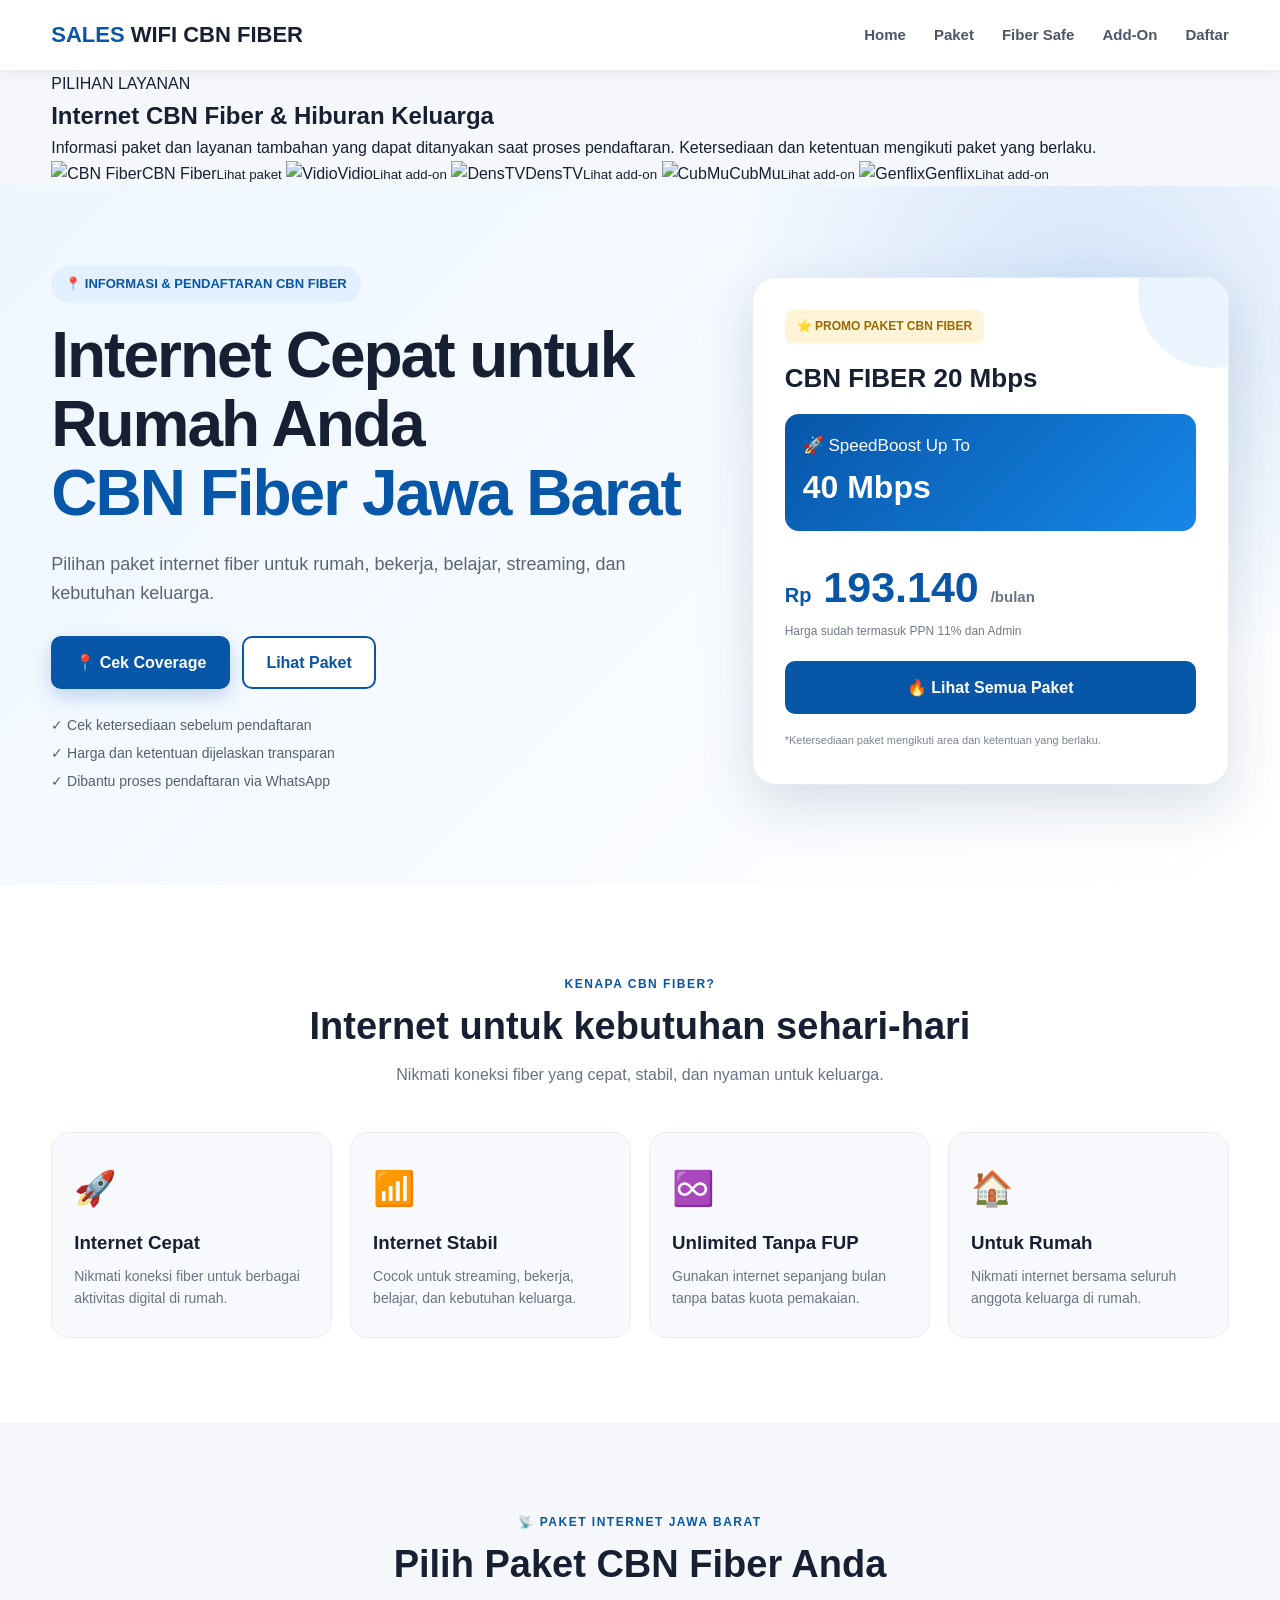
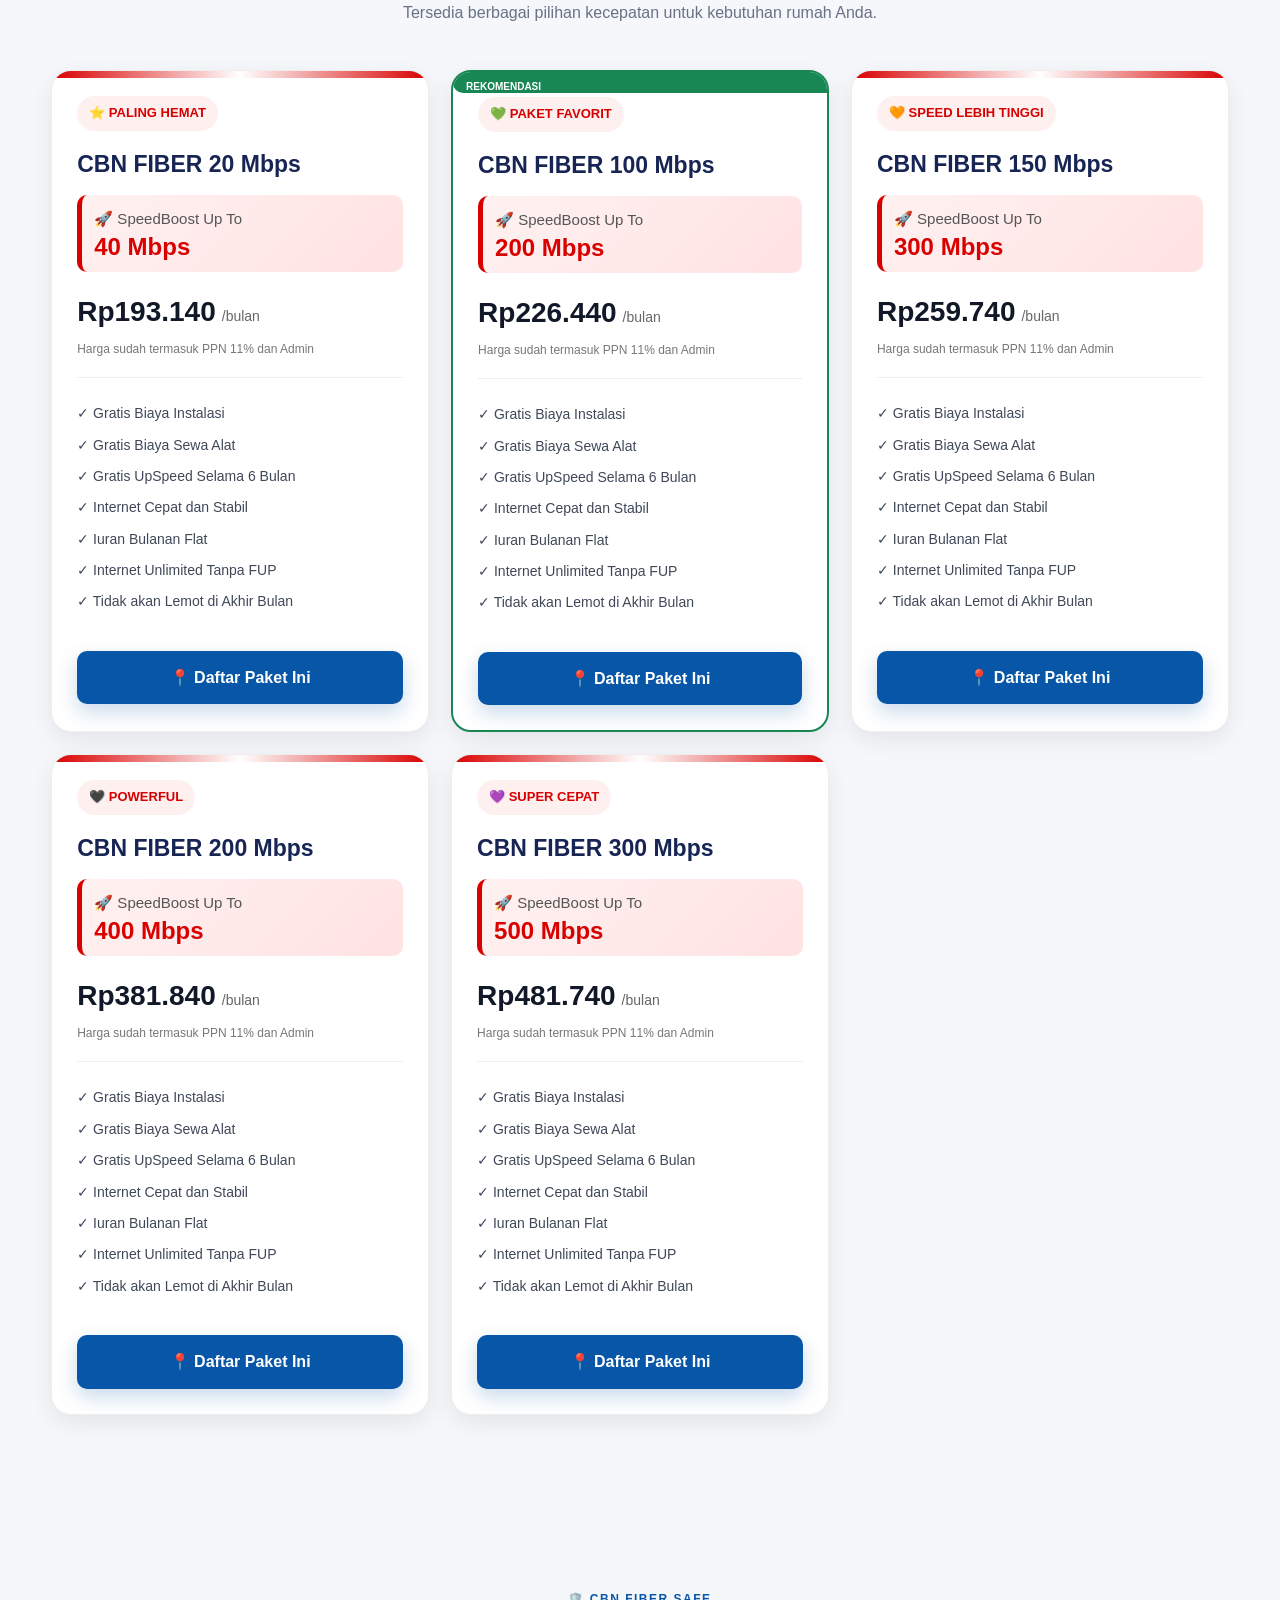
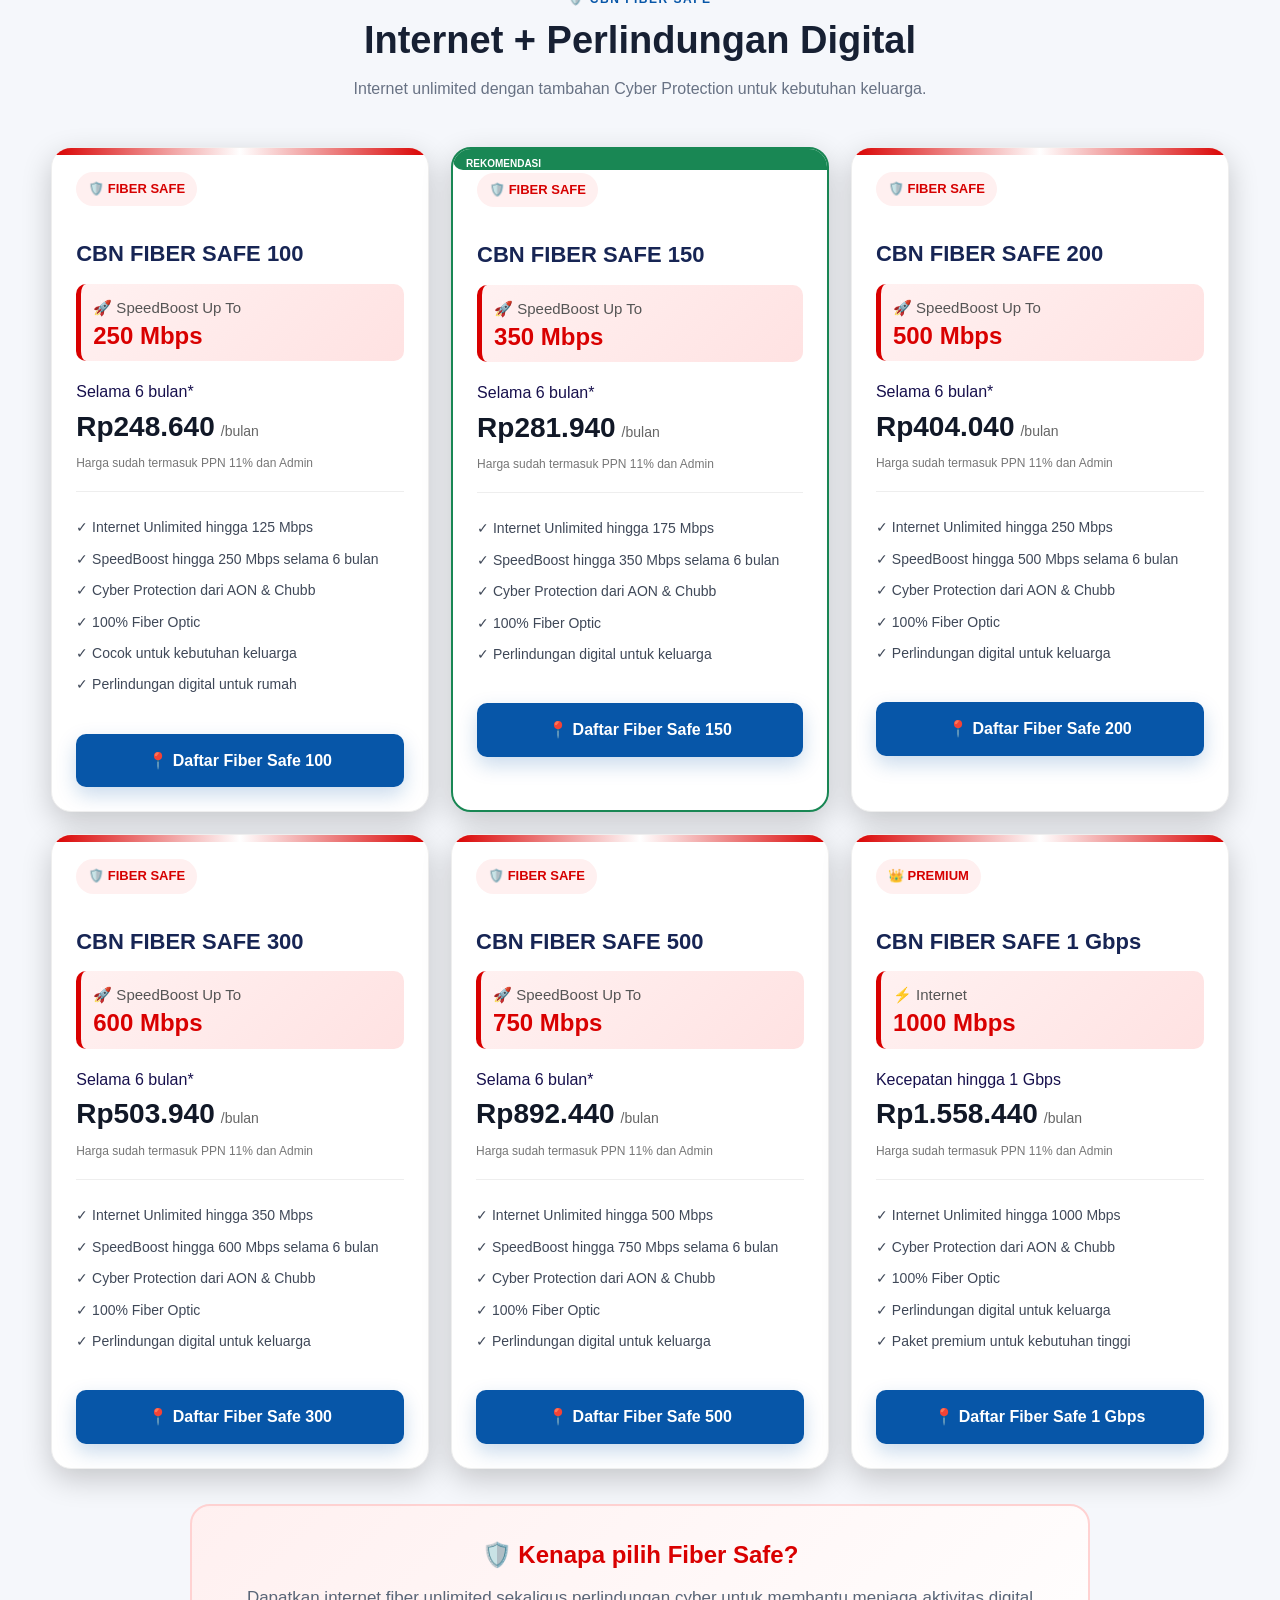
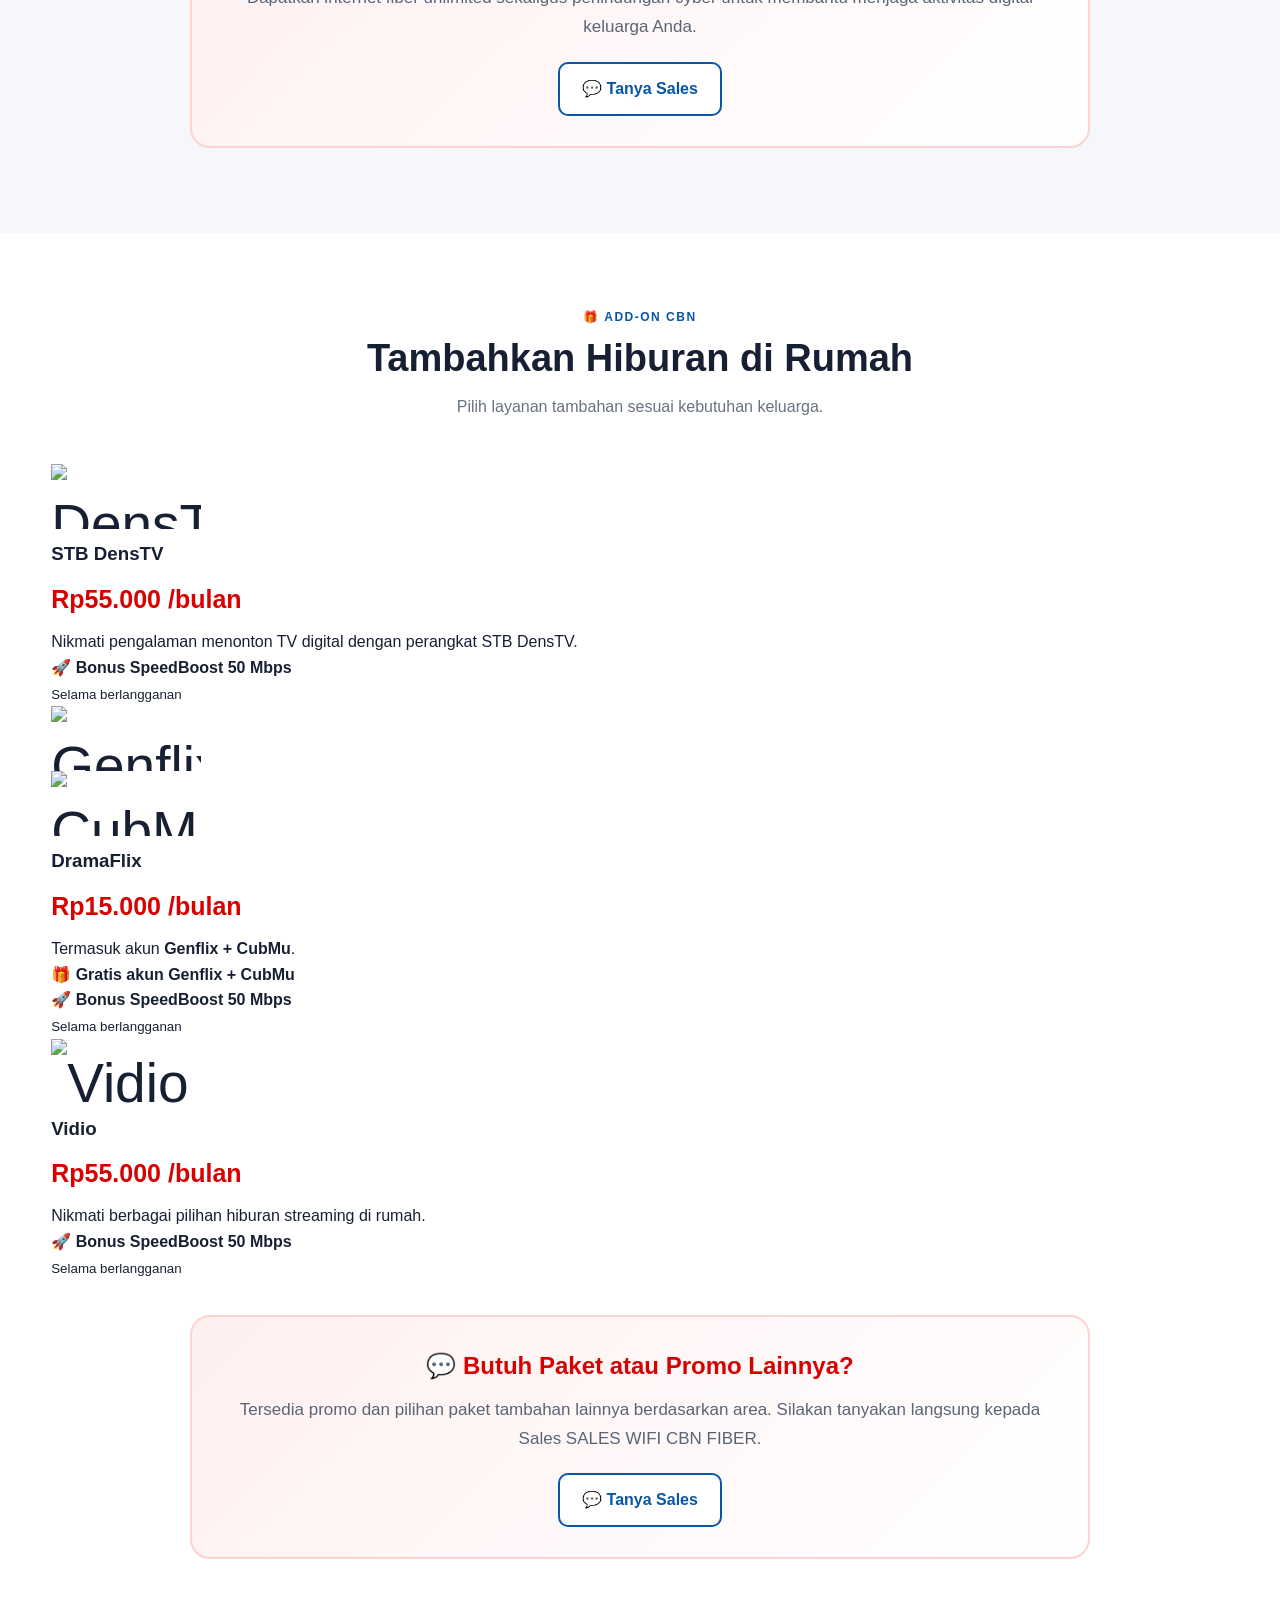
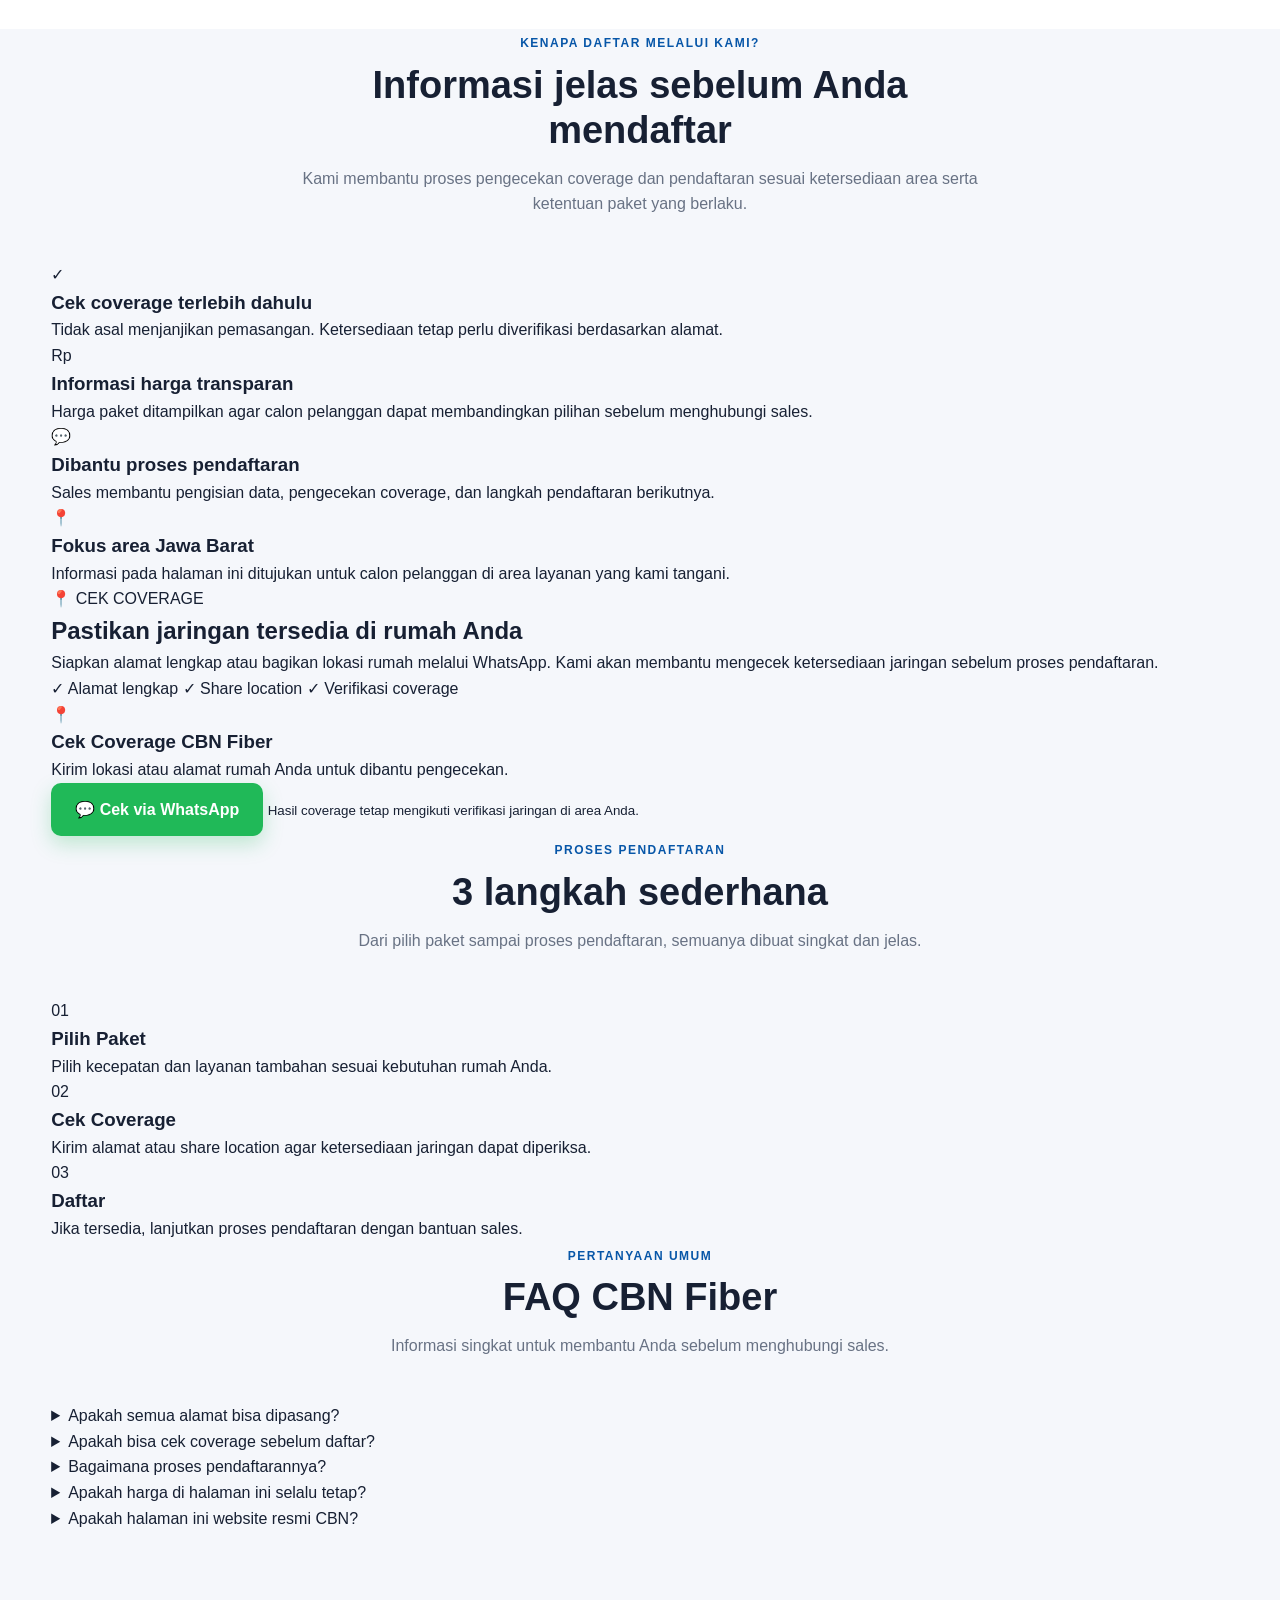
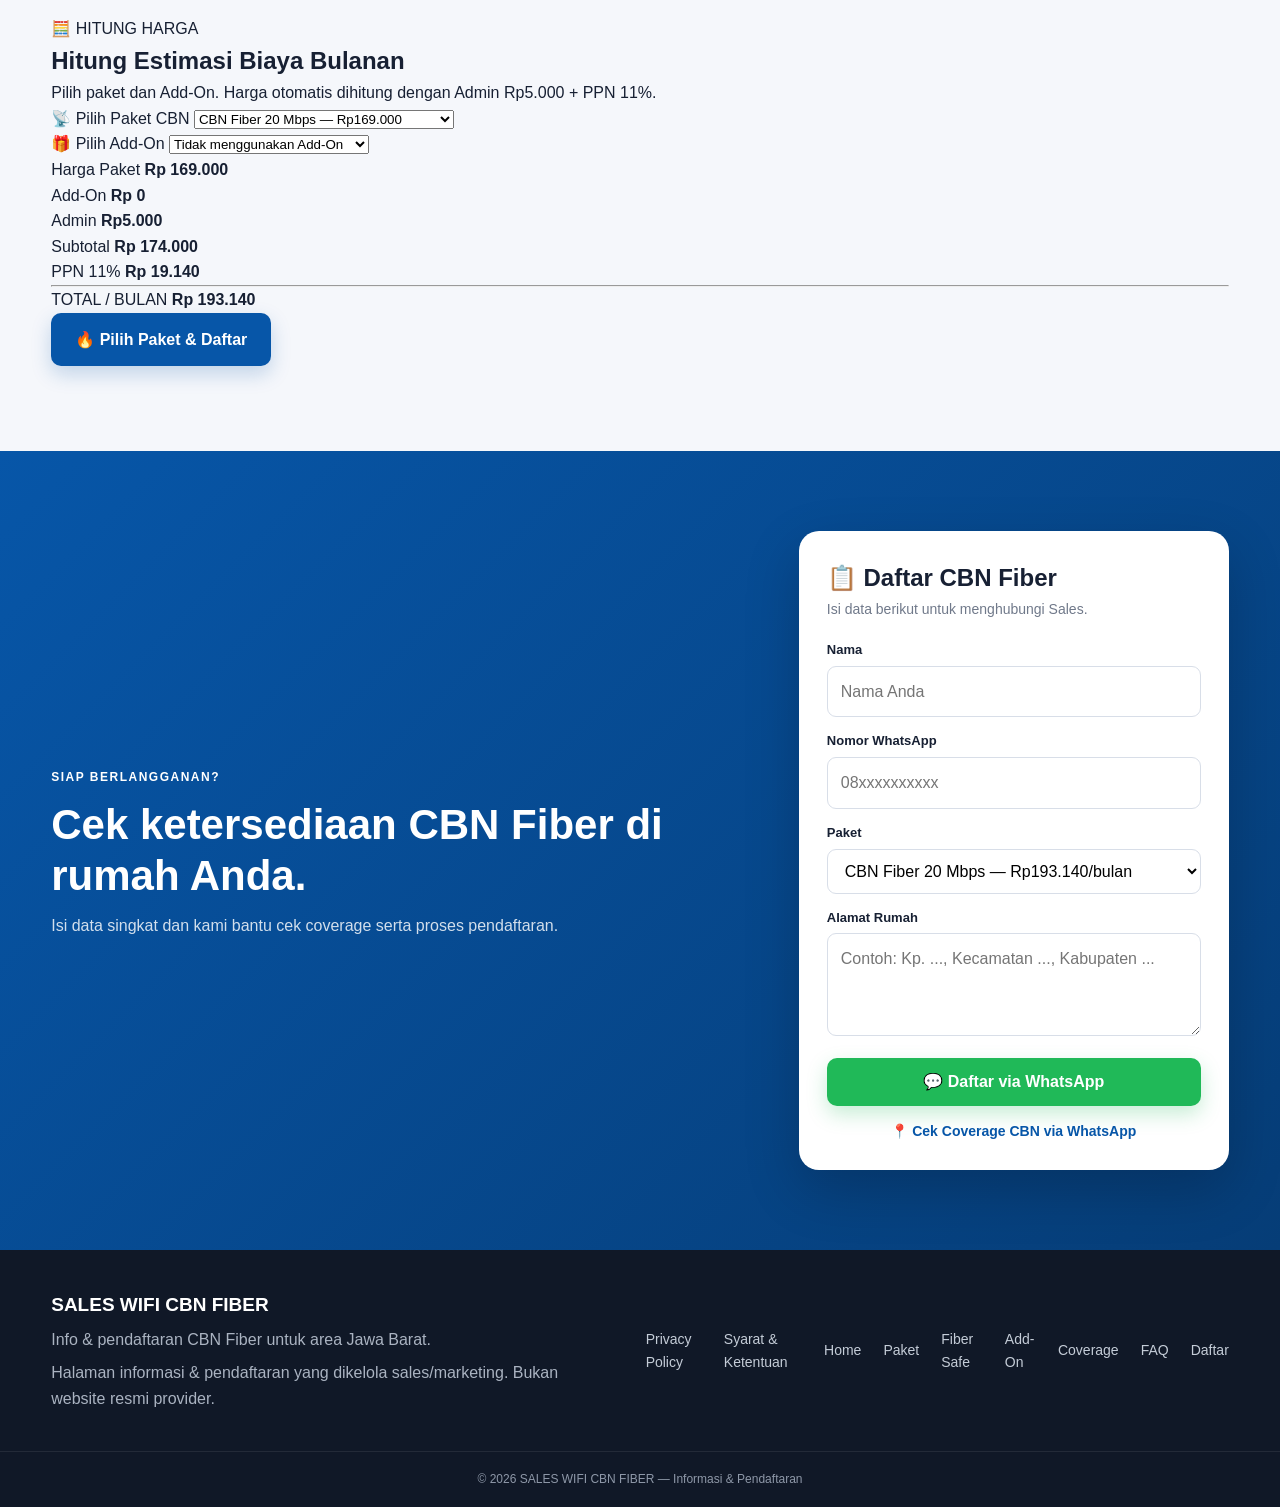
==== commit 41ecd581: "Add files via upload" ====
--- a/index.html
+++ b/index.html
@@ -1,4 +1,3 @@
-```html
 <!DOCTYPE html>
 <html lang="id">
 
@@ -14,8 +13,11 @@
 </script>
 <meta charset="UTF-8">
 <meta name="viewport" content="width=device-width, initial-scale=1.0">
-
-<title>CBN WiFi Jabar — Info & Pendaftaran</title>
+<meta name="theme-color" content="#0756a8">
+<meta property="og:title" content="CBN Fiber Jawa Barat — Paket & Pendaftaran">
+<meta property="og:description" content="Lihat paket CBN Fiber, cek coverage, dan konsultasi pendaftaran via WhatsApp.">
+
+<title>SALES WIFI CBN FIBER — Info & Pendaftaran</title>
 
 <meta name="description"
 content="Info paket CBN Fiber Jawa Barat, Fiber Safe, Add-On, kalkulator harga, cek coverage dan pendaftaran melalui WhatsApp.">
@@ -38,7 +40,7 @@
 <div class="container nav">
 
 <div class="logo">
-<span>CBN</span> WiFi Jabar
+<span>SALES</span> WIFI CBN FIBER
 </div>
 
 <nav>
@@ -60,6 +62,27 @@
 </header>
 
 
+
+
+<!-- BRAND SHOWCASE -->
+<section class="brand-showcase" aria-label="Produk dan layanan yang tersedia">
+  <div class="container">
+    <div class="brand-showcase-head">
+      <div>
+        <span class="section-kicker">PILIHAN LAYANAN</span>
+        <h2>Internet CBN Fiber & Hiburan Keluarga</h2>
+      </div>
+      <p>Informasi paket dan layanan tambahan yang dapat ditanyakan saat proses pendaftaran. Ketersediaan dan ketentuan mengikuti paket yang berlaku.</p>
+    </div>
+    <div class="brand-logos">
+      <a href="#paket" class="brand-logo-card main-brand"><img src="static/logos/cbn.jpg" alt="CBN Fiber"><span>CBN Fiber</span><small>Lihat paket</small></a>
+      <a href="#addon" class="brand-logo-card"><img src="static/logos/vidio.jpeg" alt="Vidio"><span>Vidio</span><small>Lihat add-on</small></a>
+      <a href="#addon" class="brand-logo-card"><img src="static/logos/denstv.png" alt="DensTV"><span>DensTV</span><small>Lihat add-on</small></a>
+      <a href="#addon" class="brand-logo-card"><img src="static/logos/cubmu.jpeg" alt="CubMu"><span>CubMu</span><small>Lihat add-on</small></a>
+      <a href="#addon" class="brand-logo-card"><img src="static/logos/genflix.png" alt="Genflix"><span>Genflix</span><small>Lihat add-on</small></a>
+    </div>
+  </div>
+</section>
 
 <!-- ==================================================
      HERO
@@ -73,16 +96,16 @@
 <div class="hero-text">
 
 <div class="badge">
-📍 KHUSUS AREA JAWA BARAT
+📍 INFORMASI & PENDAFTARAN CBN FIBER
 </div>
 
 
 <h1>
 
-Internet CBN Fiber
+Internet Cepat untuk Rumah Anda
 
 <span>
-untuk Jawa Barat
+CBN Fiber Jawa Barat
 </span>
 
 </h1>
@@ -90,42 +113,26 @@
 
 <p>
 
-Internet cepat dan stabil untuk rumah,
-streaming, bekerja, belajar,
-dan hiburan keluarga.
+Pilihan paket internet fiber untuk rumah, bekerja, belajar, streaming, dan kebutuhan keluarga.
 
 </p>
 
 
 <div class="hero-buttons">
 
-<a href="#paket"
-class="btn btn-primary">
-
-Lihat Paket
-
-</a>
-
-
-<a href="#daftar"
-class="btn btn-outline">
-
-Daftar Sekarang
-
-</a>
+<a href="#coverage" class="btn btn-primary">📍 Cek Coverage</a>
+<a href="#paket" class="btn btn-outline">Lihat Paket</a>
 
 </div>
 
 
 <div class="hero-info">
 
-✓ Penawaran khusus area Jawa Barat
+✓ Cek ketersediaan sebelum pendaftaran
 <br>
-
-✓ Cek ketersediaan terlebih dahulu
+✓ Harga dan ketentuan dijelaskan transparan
 <br>
-
-✓ Bisa dibantu proses pendaftaran via WhatsApp
+✓ Dibantu proses pendaftaran via WhatsApp
 
 </div>
 
@@ -136,7 +143,7 @@
 <div class="hero-card">
 
 <div class="card-label">
-⭐ PROMO KHUSUS JAWA BARAT
+⭐ PROMO PAKET CBN FIBER
 </div>
 
 
@@ -971,9 +978,7 @@
 
 <div class="addon-info">
 
-<div class="addon-icon">
-📺
-</div>
+<div class="addon-icon logo-icon"><img src="static/logos/denstv.png" alt="DensTV"></div>
 
 <h3>
 STB DensTV
@@ -1007,9 +1012,7 @@
 
 <div class="addon-info">
 
-<div class="addon-icon">
-🎬
-</div>
+<div class="addon-icon logo-icon"><img src="static/logos/genflix.png" alt="Genflix"><img src="static/logos/cubmu.jpeg" alt="CubMu"></div>
 
 <h3>
 DramaFlix
@@ -1049,9 +1052,7 @@
 
 <div class="addon-info">
 
-<div class="addon-icon">
-📱
-</div>
+<div class="addon-icon logo-icon"><img src="static/logos/vidio.jpeg" alt="Vidio"></div>
 
 <h3>
 Vidio
@@ -1093,7 +1094,7 @@
 <p>
 Tersedia promo dan pilihan paket tambahan lainnya
 berdasarkan area. Silakan tanyakan langsung kepada
-Sales CBN WiFi Jabar.
+Sales SALES WIFI CBN FIBER.
 </p>
 
 <a href="#daftar"
@@ -1112,6 +1113,134 @@
 
 
 <!-- ==================================================
+     KENAPA DAFTAR MELALUI SALES
+================================================== -->
+<section class="trust-section" id="kepercayaan">
+  <div class="container">
+    <div class="section-title">
+      <span>KENAPA DAFTAR MELALUI KAMI?</span>
+      <h2>Informasi jelas sebelum Anda mendaftar</h2>
+      <p>Kami membantu proses pengecekan coverage dan pendaftaran sesuai ketersediaan area serta ketentuan paket yang berlaku.</p>
+    </div>
+    <div class="trust-grid">
+      <article class="trust-card">
+        <div class="trust-icon">✓</div>
+        <h3>Cek coverage terlebih dahulu</h3>
+        <p>Tidak asal menjanjikan pemasangan. Ketersediaan tetap perlu diverifikasi berdasarkan alamat.</p>
+      </article>
+      <article class="trust-card">
+        <div class="trust-icon">Rp</div>
+        <h3>Informasi harga transparan</h3>
+        <p>Harga paket ditampilkan agar calon pelanggan dapat membandingkan pilihan sebelum menghubungi sales.</p>
+      </article>
+      <article class="trust-card">
+        <div class="trust-icon">💬</div>
+        <h3>Dibantu proses pendaftaran</h3>
+        <p>Sales membantu pengisian data, pengecekan coverage, dan langkah pendaftaran berikutnya.</p>
+      </article>
+      <article class="trust-card">
+        <div class="trust-icon">📍</div>
+        <h3>Fokus area Jawa Barat</h3>
+        <p>Informasi pada halaman ini ditujukan untuk calon pelanggan di area layanan yang kami tangani.</p>
+      </article>
+    </div>
+  </div>
+</section>
+
+<!-- ==================================================
+     COVERAGE
+================================================== -->
+<section class="coverage-section" id="coverage">
+  <div class="container coverage-panel">
+    <div class="coverage-copy">
+      <span class="section-kicker">📍 CEK COVERAGE</span>
+      <h2>Pastikan jaringan tersedia di rumah Anda</h2>
+      <p>Siapkan alamat lengkap atau bagikan lokasi rumah melalui WhatsApp. Kami akan membantu mengecek ketersediaan jaringan sebelum proses pendaftaran.</p>
+      <div class="coverage-points">
+        <span>✓ Alamat lengkap</span>
+        <span>✓ Share location</span>
+        <span>✓ Verifikasi coverage</span>
+      </div>
+    </div>
+    <div class="coverage-action">
+      <div class="coverage-action-card">
+        <div class="coverage-action-icon">📍</div>
+        <h3>Cek Coverage CBN Fiber</h3>
+        <p>Kirim lokasi atau alamat rumah Anda untuk dibantu pengecekan.</p>
+        <a class="btn btn-whatsapp" target="_blank" rel="noopener"
+           href="https://wa.me/6288901429089?text=Halo%20Kak,%20saya%20mau%20cek%20coverage%20CBN.%20Saya%20akan%20kirim%20lokasi%20%2F%20shareloc%20saya.">💬 Cek via WhatsApp</a>
+        <small>Hasil coverage tetap mengikuti verifikasi jaringan di area Anda.</small>
+      </div>
+    </div>
+  </div>
+</section>
+
+<!-- ==================================================
+     CARA DAFTAR
+================================================== -->
+<section class="steps-section" id="cara-daftar">
+  <div class="container">
+    <div class="section-title">
+      <span>PROSES PENDAFTARAN</span>
+      <h2>3 langkah sederhana</h2>
+      <p>Dari pilih paket sampai proses pendaftaran, semuanya dibuat singkat dan jelas.</p>
+    </div>
+    <div class="steps-grid">
+      <article class="step-card">
+        <div class="step-number">01</div>
+        <h3>Pilih Paket</h3>
+        <p>Pilih kecepatan dan layanan tambahan sesuai kebutuhan rumah Anda.</p>
+      </article>
+      <article class="step-card">
+        <div class="step-number">02</div>
+        <h3>Cek Coverage</h3>
+        <p>Kirim alamat atau share location agar ketersediaan jaringan dapat diperiksa.</p>
+      </article>
+      <article class="step-card">
+        <div class="step-number">03</div>
+        <h3>Daftar</h3>
+        <p>Jika tersedia, lanjutkan proses pendaftaran dengan bantuan sales.</p>
+      </article>
+    </div>
+  </div>
+</section>
+
+<!-- ==================================================
+     FAQ
+================================================== -->
+<section class="faq-section" id="faq">
+  <div class="container">
+    <div class="section-title">
+      <span>PERTANYAAN UMUM</span>
+      <h2>FAQ CBN Fiber</h2>
+      <p>Informasi singkat untuk membantu Anda sebelum menghubungi sales.</p>
+    </div>
+    <div class="faq-list">
+      <details>
+        <summary>Apakah semua alamat bisa dipasang?</summary>
+        <p>Tidak selalu. Ketersediaan bergantung pada coverage jaringan dan hasil verifikasi alamat calon pelanggan.</p>
+      </details>
+      <details>
+        <summary>Apakah bisa cek coverage sebelum daftar?</summary>
+        <p>Bisa. Anda dapat mengirim alamat lengkap atau share location melalui WhatsApp untuk dibantu pengecekan.</p>
+      </details>
+      <details>
+        <summary>Bagaimana proses pendaftarannya?</summary>
+        <p>Pilih paket, lakukan pengecekan coverage, lalu jika tersedia lanjutkan pengisian data dan proses pendaftaran.</p>
+      </details>
+      <details>
+        <summary>Apakah harga di halaman ini selalu tetap?</summary>
+        <p>Harga dan promo dapat berubah mengikuti ketentuan provider, periode promo, dan area layanan. Konfirmasi kembali sebelum pendaftaran.</p>
+      </details>
+      <details>
+        <summary>Apakah halaman ini website resmi CBN?</summary>
+        <p>Halaman ini merupakan halaman informasi dan pendaftaran yang dikelola oleh sales/marketing. Untuk status produk, harga, promo, dan ketentuan, tetap mengikuti informasi resmi provider dan hasil verifikasi.</p>
+      </details>
+    </div>
+  </div>
+</section>
+
+<!-- ==================================================
      KALKULATOR
 ================================================== -->
 
@@ -1548,19 +1677,25 @@
 <div>
 
 <strong>
-CBN WiFi Jabar
+SALES WIFI CBN FIBER
 </strong>
 
 <p>
 Info & pendaftaran CBN Fiber
 untuk area Jawa Barat.
 </p>
+<p class="footer-disclaimer">
+Halaman informasi & pendaftaran yang dikelola sales/marketing.
+Bukan website resmi provider.
+</p>
 
 </div>
 
 
 
 <div class="footer-links">
+<a href="privacy.html">Privacy Policy</a>
+<a href="terms.html">Syarat & Ketentuan</a>
 
 <a href="#home">
 Home
@@ -1574,13 +1709,10 @@
 Fiber Safe
 </a>
 
-<a href="#addon">
-Add-On
-</a>
-
-<a href="#daftar">
-Daftar
-</a>
+<a href="#addon">Add-On</a>
+<a href="#coverage">Coverage</a>
+<a href="#faq">FAQ</a>
+<a href="#daftar">Daftar</a>
 
 </div>
 
@@ -1591,7 +1723,7 @@
 
 <div class="copyright">
 
-© 2026 CBN WiFi Jabar —
+© 2026 SALES WIFI CBN FIBER —
 Informasi & Pendaftaran
 
 </div>
